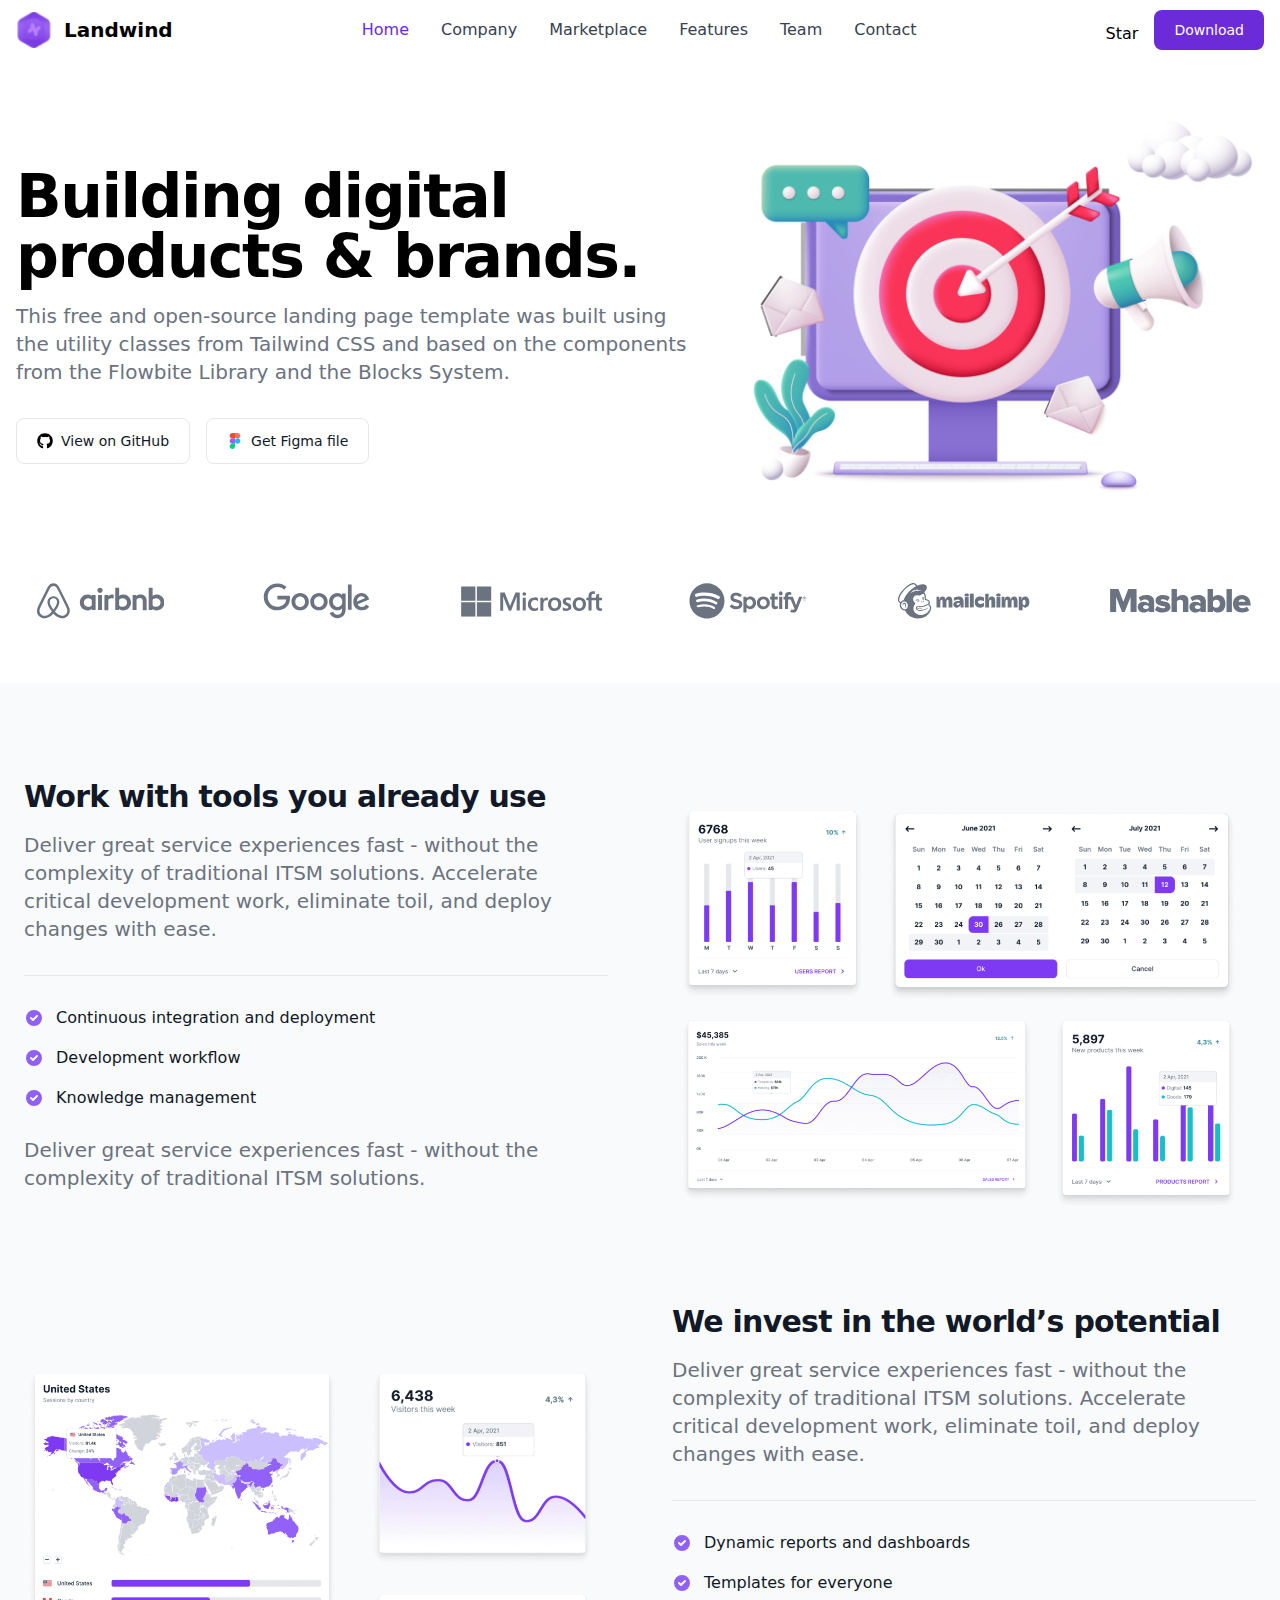
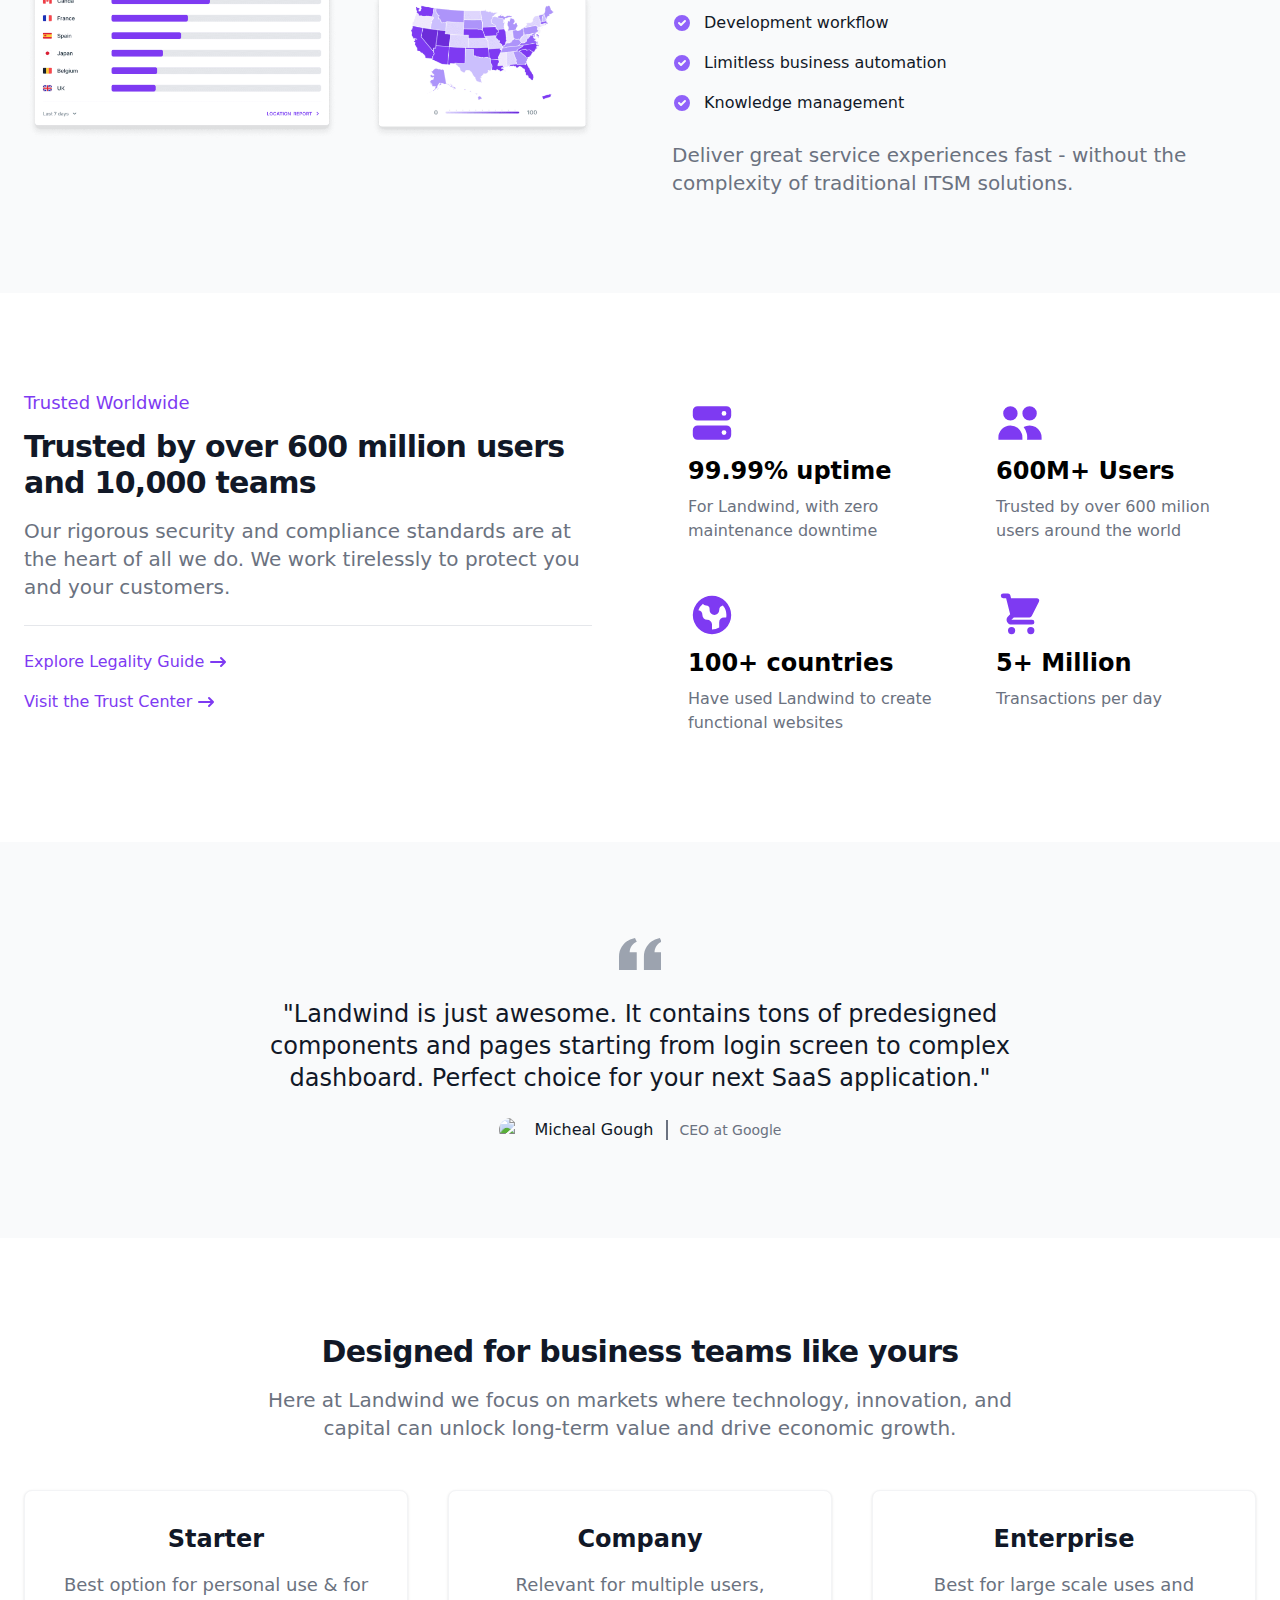
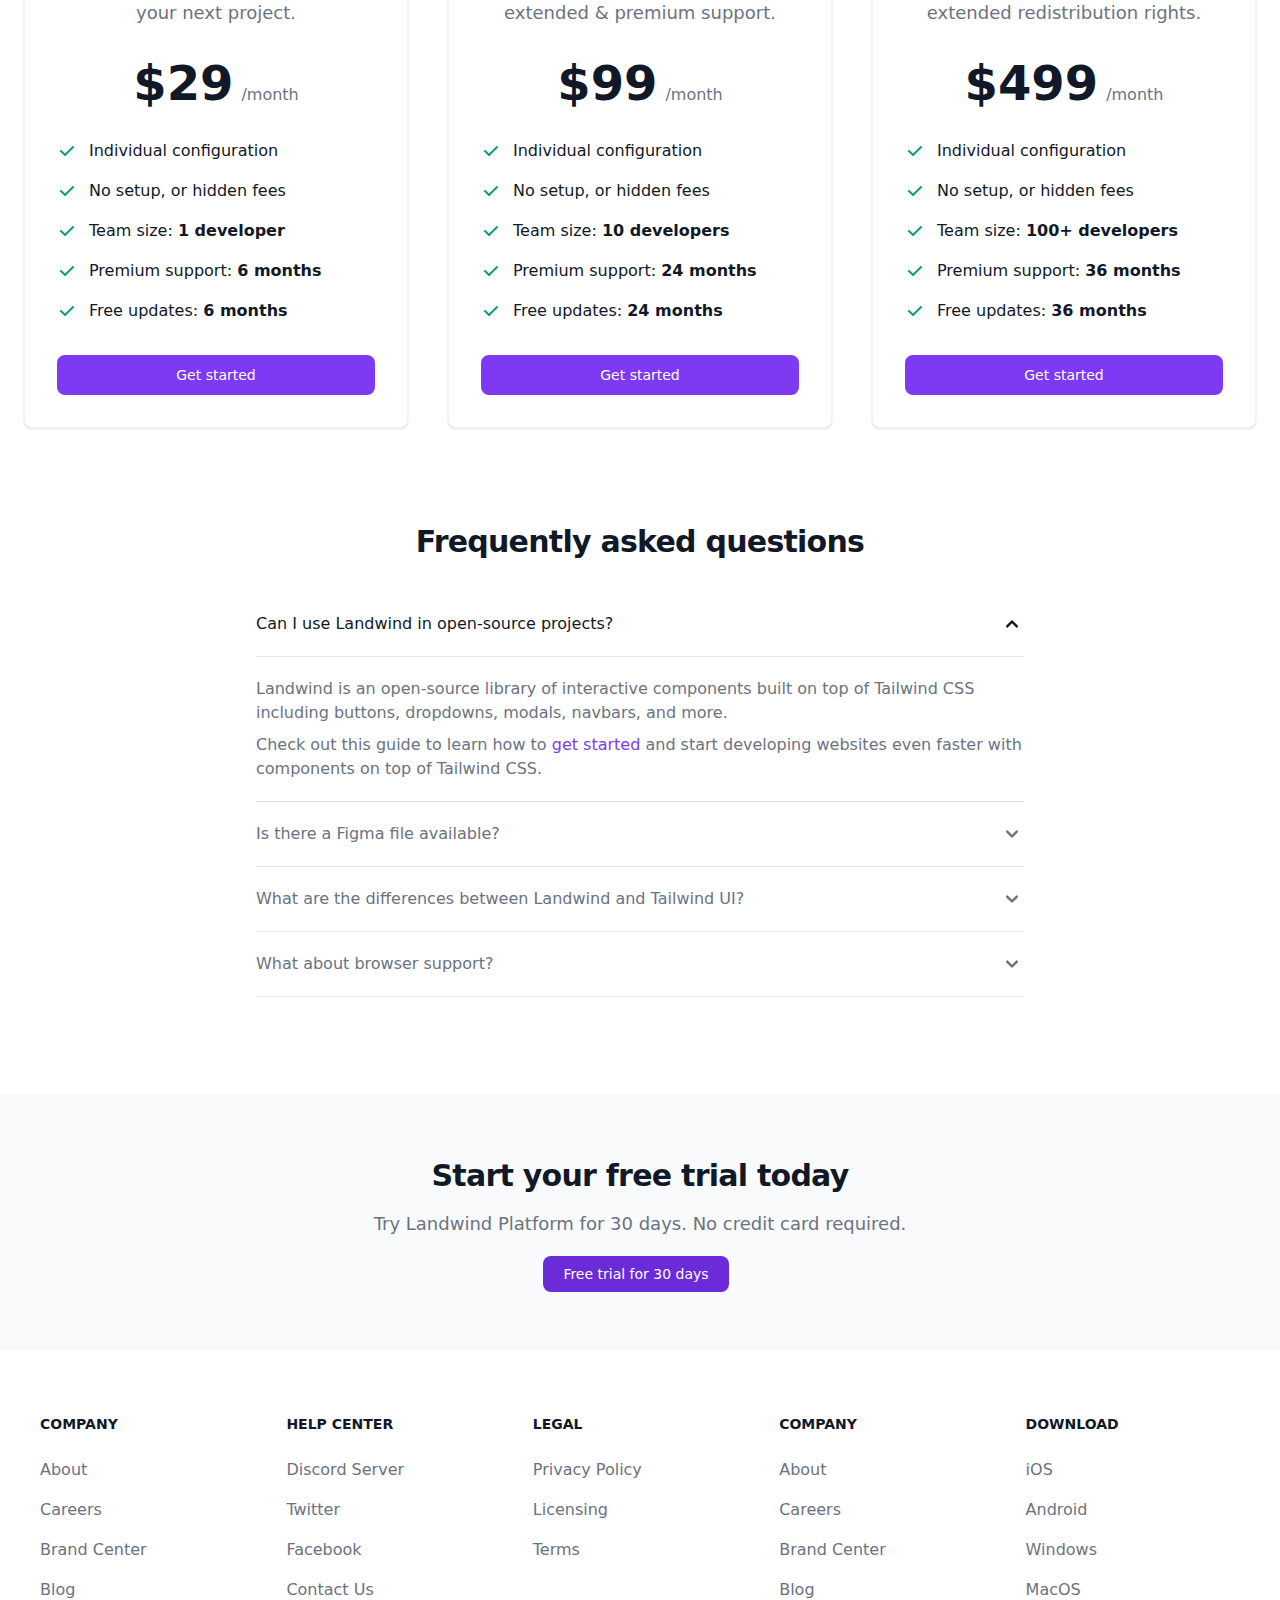
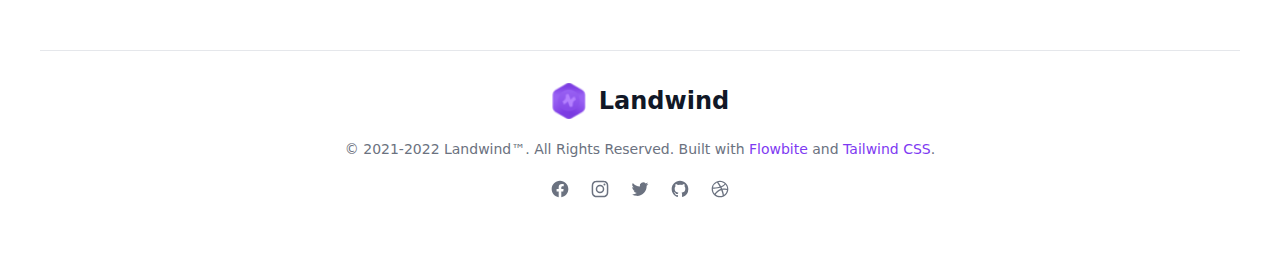
==== Internship-2024-exercise-1_landwind-.html @ 4e6d5c49 "push the Internship-2024-exercise-1" ====
<!DOCTYPE html>
 <html lang="en">
<head>
    <link rel="canonical" href="https://https://demo.themesberg.com/landwind/" />
    <meta charset="UTF-8">
    <meta http-equiv="X-UA-Compatible" content="IE=edge">
    <meta name="viewport" content="width=device-width, initial-scale=1.0">
    <title>Landwind - Tailwind CSS Landing Page Demo</title>

    <!-- Meta SEO -->
    <meta name="title" content="Landwind - Tailwind CSS Landing Page">
    <meta name="description" content="Get started with a free and open-source landing page built with Tailwind CSS and the Flowbite component library.">
    <meta name="robots" content="index, follow">
    <meta http-equiv="Content-Type" content="text/html; charset=utf-8">
    <meta name="language" content="English">
    <meta name="author" content="Themesberg">

    <!-- Social media share -->
    <meta property="og:title" content=Landwind - Tailwind CSS Landing Page>
    <meta property="og:site_name" content=Themesberg>
    <meta property="og:url" content=https://https://demo.themesberg.com/landwind/>
    <meta property="og:description" content=Get started with a free and open-source landing page for Tailwind CSS built with the Flowbite component library featuring dark mode, hero sections, pricing cards, and more.>
    <meta property="og:type" content="">
    <meta property="og:image" content=https://themesberg.s3.us-east-2.amazonaws.com/public/github/landwind/og-image.png>
    <meta name="twitter:card" content="summary" />
    <meta name="twitter:site" content="@themesberg" />
    <meta name="twitter:creator" content="@themesberg" />

    <!-- Favicon -->
    <link rel="apple-touch-icon" sizes="180x180" href="/apple-touch-icon.png">
    <link rel="icon" type="image/png" sizes="32x32" href="/favicon-32x32.png">
    <link rel="icon" type="image/png" sizes="16x16" href="/favicon-16x16.png">
    <link rel="manifest" href="/site.webmanifest">
    <meta name="msapplication-TileColor" content="#da532c">
    <meta name="theme-color" content="#ffffff">
    <link href="./output.css" rel="stylesheet">
    <script async defer src="https://buttons.github.io/buttons.js"></script>
</head>
<body>
    <header class="fixed w-full">
        <nav class="bg-white border-gray-200 py-2.5 dark:bg-gray-900">
            <div class="flex flex-wrap items-center justify-between max-w-screen-xl px-4 mx-auto">
                <a href="#" class="flex items-center">
                    <img src="favicon-32x32.png" class="h-6 mr-3 sm:h-9" alt="Landwind Logo" />
                    <span class="self-center text-xl font-semibold whitespace-nowrap dark:text-white">Landwind</span>
                </a>
                <div class="flex items-center lg:order-2">
                    <div class="hidden mt-2 mr-4 sm:inline-block">
                        <a class="github-button" href="https://github.com/themesberg/landwind" data-size="large" data-icon="octicon-star" data-show-count="true" aria-label="Star themesberg/landwind on GitHub">Star</a>
                    </div>
                    <!-- <a href="#" class="text-gray-800 dark:text-white hover:bg-gray-50 focus:ring-4 focus:ring-gray-300 font-medium rounded-lg text-sm px-4 lg:px-5 py-2 lg:py-2.5 sm:mr-2 dark:hover:bg-gray-700 focus:outline-none dark:focus:ring-gray-800">Log in</a> -->
                    <a href="https://themesberg.com/product/tailwind-css/landing-page" class="text-white bg-purple-700 hover:bg-purple-800 focus:ring-4 focus:ring-purple-300 font-medium rounded-lg text-sm px-4 lg:px-5 py-2 lg:py-2.5 sm:mr-2 lg:mr-0 dark:bg-purple-600 dark:hover:bg-purple-700 focus:outline-none dark:focus:ring-purple-800">Download</a>
                    <button data-collapse-toggle="mobile-menu-2" type="button" class="inline-flex items-center p-2 ml-1 text-sm text-gray-500 rounded-lg lg:hidden hover:bg-gray-100 focus:outline-none focus:ring-2 focus:ring-gray-200 dark:text-gray-400 dark:hover:bg-gray-700 dark:focus:ring-gray-600" aria-controls="mobile-menu-2" aria-expanded="false">
                        <span class="sr-only">Open main menu</span>
                        <svg class="w-6 h-6" fill="currentColor" viewBox="0 0 20 20" xmlns="http://www.w3.org/2000/svg"><path fill-rule="evenodd" d="M3 5a1 1 0 011-1h12a1 1 0 110 2H4a1 1 0 01-1-1zM3 10a1 1 0 011-1h12a1 1 0 110 2H4a1 1 0 01-1-1zM3 15a1 1 0 011-1h12a1 1 0 110 2H4a1 1 0 01-1-1z" clip-rule="evenodd"></path></svg>
                        <svg class="hidden w-6 h-6" fill="currentColor" viewBox="0 0 20 20" xmlns="http://www.w3.org/2000/svg"><path fill-rule="evenodd" d="M4.293 4.293a1 1 0 011.414 0L10 8.586l4.293-4.293a1 1 0 111.414 1.414L11.414 10l4.293 4.293a1 1 0 01-1.414 1.414L10 11.414l-4.293 4.293a1 1 0 01-1.414-1.414L8.586 10 4.293 5.707a1 1 0 010-1.414z" clip-rule="evenodd"></path></svg>
                    </button>
                </div>
                <div class="items-center justify-between hidden w-full lg:flex lg:w-auto lg:order-1" id="mobile-menu-2">
                    <ul class="flex flex-col mt-4 font-medium lg:flex-row lg:space-x-8 lg:mt-0">
                        <li>
                            <a href="#" class="block py-2 pl-3 pr-4 text-white bg-purple-700 rounded lg:bg-transparent lg:text-purple-700 lg:p-0 dark:text-white" aria-current="page">Home</a>
                        </li>
                        <li>
                            <a href="#" class="block py-2 pl-3 pr-4 text-gray-700 border-b border-gray-100 hover:bg-gray-50 lg:hover:bg-transparent lg:border-0 lg:hover:text-purple-700 lg:p-0 dark:text-gray-400 lg:dark:hover:text-white dark:hover:bg-gray-700 dark:hover:text-white lg:dark:hover:bg-transparent dark:border-gray-700">Company</a>
                        </li>
                        <li>
                            <a href="#" class="block py-2 pl-3 pr-4 text-gray-700 border-b border-gray-100 hover:bg-gray-50 lg:hover:bg-transparent lg:border-0 lg:hover:text-purple-700 lg:p-0 dark:text-gray-400 lg:dark:hover:text-white dark:hover:bg-gray-700 dark:hover:text-white lg:dark:hover:bg-transparent dark:border-gray-700">Marketplace</a>
                        </li>
                        <li>
                            <a href="#" class="block py-2 pl-3 pr-4 text-gray-700 border-b border-gray-100 hover:bg-gray-50 lg:hover:bg-transparent lg:border-0 lg:hover:text-purple-700 lg:p-0 dark:text-gray-400 lg:dark:hover:text-white dark:hover:bg-gray-700 dark:hover:text-white lg:dark:hover:bg-transparent dark:border-gray-700">Features</a>
                        </li>
                        <li>
                            <a href="#" class="block py-2 pl-3 pr-4 text-gray-700 border-b border-gray-100 hover:bg-gray-50 lg:hover:bg-transparent lg:border-0 lg:hover:text-purple-700 lg:p-0 dark:text-gray-400 lg:dark:hover:text-white dark:hover:bg-gray-700 dark:hover:text-white lg:dark:hover:bg-transparent dark:border-gray-700">Team</a>
                        </li>
                        <li>
                            <a href="#" class="block py-2 pl-3 pr-4 text-gray-700 border-b border-gray-100 hover:bg-gray-50 lg:hover:bg-transparent lg:border-0 lg:hover:text-purple-700 lg:p-0 dark:text-gray-400 lg:dark:hover:text-white dark:hover:bg-gray-700 dark:hover:text-white lg:dark:hover:bg-transparent dark:border-gray-700">Contact</a>
                        </li>
                    </ul>
                </div>
            </div>
        </nav>
    </header>

    <!-- Start block -->
    <section class="bg-white dark:bg-gray-900">
        <div class="grid max-w-screen-xl px-4 pt-20 pb-8 mx-auto lg:gap-8 xl:gap-0 lg:py-16 lg:grid-cols-12 lg:pt-28">
            <div class="mr-auto place-self-center lg:col-span-7">
                <h1 class="max-w-2xl mb-4 text-4xl font-extrabold leading-none tracking-tight md:text-5xl xl:text-6xl dark:text-white">Building digital <br>products & brands.</h1>
                <p class="max-w-2xl mb-6 font-light text-gray-500 lg:mb-8 md:text-lg lg:text-xl dark:text-gray-400">This free and open-source landing page template was built using the utility classes from <a href="https://tailwindcss.com" class="hover:underline">Tailwind CSS</a> and based on the components from the <a href="https://flowbite.com/docs/getting-started/introduction/" class="hover:underline">Flowbite Library</a> and the <a href="https://flowbite.com/blocks/" class="hover:underline">Blocks System</a>.</p>
                <div class="space-y-4 sm:flex sm:space-y-0 sm:space-x-4">
                    <a href="https://github.com/themesberg/landwind" class="inline-flex items-center justify-center w-full px-5 py-3 text-sm font-medium text-center text-gray-900 border border-gray-200 rounded-lg sm:w-auto hover:bg-gray-100 focus:ring-4 focus:ring-gray-100 dark:text-white dark:border-gray-700 dark:hover:bg-gray-700 dark:focus:ring-gray-800">
                        <svg class="w-4 h-4 mr-2 text-gray-500 dark:text-gray-400" xmlns="http://www.w3.org/2000/svg" viewBox="0 0 496 512"><!-- Font Awesome Pro 5.15.4 by @fontawesome - https://fontawesome.com License - https://fontawesome.com/license (Commercial License) --><path d="M165.9 397.4c0 2-2.3 3.6-5.2 3.6-3.3.3-5.6-1.3-5.6-3.6 0-2 2.3-3.6 5.2-3.6 3-.3 5.6 1.3 5.6 3.6zm-31.1-4.5c-.7 2 1.3 4.3 4.3 4.9 2.6 1 5.6 0 6.2-2s-1.3-4.3-4.3-5.2c-2.6-.7-5.5.3-6.2 2.3zm44.2-1.7c-2.9.7-4.9 2.6-4.6 4.9.3 2 2.9 3.3 5.9 2.6 2.9-.7 4.9-2.6 4.6-4.6-.3-1.9-3-3.2-5.9-2.9zM244.8 8C106.1 8 0 113.3 0 252c0 110.9 69.8 205.8 169.5 239.2 12.8 2.3 17.3-5.6 17.3-12.1 0-6.2-.3-40.4-.3-61.4 0 0-70 15-84.7-29.8 0 0-11.4-29.1-27.8-36.6 0 0-22.9-15.7 1.6-15.4 0 0 24.9 2 38.6 25.8 21.9 38.6 58.6 27.5 72.9 20.9 2.3-16 8.8-27.1 16-33.7-55.9-6.2-112.3-14.3-112.3-110.5 0-27.5 7.6-41.3 23.6-58.9-2.6-6.5-11.1-33.3 2.6-67.9 20.9-6.5 69 27 69 27 20-5.6 41.5-8.5 62.8-8.5s42.8 2.9 62.8 8.5c0 0 48.1-33.6 69-27 13.7 34.7 5.2 61.4 2.6 67.9 16 17.7 25.8 31.5 25.8 58.9 0 96.5-58.9 104.2-114.8 110.5 9.2 7.9 17 22.9 17 46.4 0 33.7-.3 75.4-.3 83.6 0 6.5 4.6 14.4 17.3 12.1C428.2 457.8 496 362.9 496 252 496 113.3 383.5 8 244.8 8zM97.2 352.9c-1.3 1-1 3.3.7 5.2 1.6 1.6 3.9 2.3 5.2 1 1.3-1 1-3.3-.7-5.2-1.6-1.6-3.9-2.3-5.2-1zm-10.8-8.1c-.7 1.3.3 2.9 2.3 3.9 1.6 1 3.6.7 4.3-.7.7-1.3-.3-2.9-2.3-3.9-2-.6-3.6-.3-4.3.7zm32.4 35.6c-1.6 1.3-1 4.3 1.3 6.2 2.3 2.3 5.2 2.6 6.5 1 1.3-1.3.7-4.3-1.3-6.2-2.2-2.3-5.2-2.6-6.5-1zm-11.4-14.7c-1.6 1-1.6 3.6 0 5.9 1.6 2.3 4.3 3.3 5.6 2.3 1.6-1.3 1.6-3.9 0-6.2-1.4-2.3-4-3.3-5.6-2z"/></svg> View on GitHub
                    </a> 
                    <a href="https://www.figma.com/community/file/1125744163617429490" class="inline-flex items-center justify-center w-full px-5 py-3 mb-2 mr-2 text-sm font-medium text-gray-900 bg-white border border-gray-200 rounded-lg sm:w-auto focus:outline-none hover:bg-gray-100 hover:text-blue-700 focus:z-10 focus:ring-4 focus:ring-gray-200 dark:focus:ring-gray-700 dark:bg-gray-800 dark:text-gray-400 dark:border-gray-600 dark:hover:text-white dark:hover:bg-gray-700">
                        <svg class="w-4 h-4 mr-2" id="Layer_1" xmlns="http://www.w3.org/2000/svg" viewBox="0 0 200 300" width="1667" height="2500"><style type="text/css">.st0{fill:#0acf83}.st1{fill:#a259ff}.st2{fill:#f24e1e}.st3{fill:#ff7262}.st4{fill:#1abcfe}</style><title>Figma.logo</title><desc>Created using Figma</desc><path id="path0_fill" class="st0" d="M50 300c27.6 0 50-22.4 50-50v-50H50c-27.6 0-50 22.4-50 50s22.4 50 50 50z"/><path id="path1_fill" class="st1" d="M0 150c0-27.6 22.4-50 50-50h50v100H50c-27.6 0-50-22.4-50-50z"/><path id="path1_fill_1_" class="st2" d="M0 50C0 22.4 22.4 0 50 0h50v100H50C22.4 100 0 77.6 0 50z"/><path id="path2_fill" class="st3" d="M100 0h50c27.6 0 50 22.4 50 50s-22.4 50-50 50h-50V0z"/><path id="path3_fill" class="st4" d="M200 150c0 27.6-22.4 50-50 50s-50-22.4-50-50 22.4-50 50-50 50 22.4 50 50z"/></svg> Get Figma file
                    </a>
                </div>
            </div>
            <div class="hidden lg:mt-0 lg:col-span-5 lg:flex">
                <img src="hero.png" alt="hero image">
            </div>                
        </div>
    </section>
    <!-- End block -->
    <!-- Start block -->
    <section class="bg-white dark:bg-gray-900">
        <div class="max-w-screen-xl px-4 pb-8 mx-auto lg:pb-16">
            <div class="grid grid-cols-2 gap-8 text-gray-500 sm:gap-12 sm:grid-cols-3 lg:grid-cols-6 dark:text-gray-400">
                <a href="#" class="flex items-center lg:justify-center">
                    <svg class="h-9 hover:text-gray-900 dark:hover:text-white" viewBox="0 0 125 35" fill="currentColor" xmlns="http://www.w3.org/2000/svg">
                        <path fill-rule="evenodd" clip-rule="evenodd" d="M64.828 7.11521C64.828 8.52061 63.6775 9.65275 62.2492 9.65275C60.8209 9.65275 59.6704 8.52061 59.6704 7.11521C59.6704 5.70981 60.7813 4.57766 62.2492 4.57766C63.7171 4.6167 64.828 5.74883 64.828 7.11521ZM54.1953 12.2293C54.1953 12.4636 54.1953 12.854 54.1953 12.854C54.1953 12.854 52.9655 11.2923 50.3469 11.2923C46.0225 11.2923 42.6502 14.5327 42.6502 19.0221C42.6502 23.4726 45.9829 26.7518 50.3469 26.7518C53.0051 26.7518 54.1953 25.1513 54.1953 25.1513V25.815C54.1953 26.1272 54.4334 26.3615 54.7508 26.3615H57.9644V11.6828C57.9644 11.6828 55.0285 11.6828 54.7508 11.6828C54.4334 11.6828 54.1953 11.956 54.1953 12.2293ZM54.1953 21.6378C53.6002 22.4966 52.41 23.2383 50.9818 23.2383C48.4426 23.2383 46.4985 21.6768 46.4985 19.0221C46.4985 16.3675 48.4426 14.806 50.9818 14.806C52.3703 14.806 53.6399 15.5867 54.1953 16.4065V21.6378ZM60.3448 11.6828H64.1535V26.3615H60.3448V11.6828ZM117.237 11.2923C114.619 11.2923 113.389 12.854 113.389 12.854V4.6167H109.58V26.3615C109.58 26.3615 112.516 26.3615 112.794 26.3615C113.111 26.3615 113.349 26.0882 113.349 25.815V25.1513C113.349 25.1513 114.579 26.7518 117.198 26.7518C121.522 26.7518 124.895 23.4726 124.895 19.0221C124.895 14.5717 121.522 11.2923 117.237 11.2923ZM116.603 23.1993C115.135 23.1993 113.984 22.4575 113.389 21.5986V16.3675C113.984 15.5867 115.254 14.7668 116.603 14.7668C119.142 14.7668 121.086 16.3284 121.086 18.9831C121.086 21.6378 119.142 23.1993 116.603 23.1993ZM107.597 17.6557V26.4005H103.788V18.0852C103.788 15.6648 102.994 14.6888 100.852 14.6888C99.7015 14.6888 98.5113 15.2744 97.7574 16.1332V26.3615H93.9488V11.6828H96.964C97.2814 11.6828 97.5195 11.956 97.5195 12.2293V12.854C98.6302 11.7218 100.098 11.2923 101.566 11.2923C103.233 11.2923 104.621 11.7609 105.732 12.6977C107.081 13.7908 107.597 15.1962 107.597 17.6557ZM84.7048 11.2923C82.0862 11.2923 80.8564 12.854 80.8564 12.854V4.6167H77.0476V26.3615C77.0476 26.3615 79.9834 26.3615 80.2611 26.3615C80.5787 26.3615 80.8166 26.0882 80.8166 25.815V25.1513C80.8166 25.1513 82.0465 26.7518 84.665 26.7518C88.9895 26.7518 92.3617 23.4726 92.3617 19.0221C92.4015 14.5717 89.0292 11.2923 84.7048 11.2923ZM84.0699 23.1993C82.602 23.1993 81.4515 22.4575 80.8564 21.5986V16.3675C81.4515 15.5867 82.721 14.7668 84.0699 14.7668C86.6091 14.7668 88.5531 16.3284 88.5531 18.9831C88.5531 21.6378 86.6091 23.1993 84.0699 23.1993ZM73.7547 11.2923C74.9052 11.2923 75.5003 11.4876 75.5003 11.4876V14.9621C75.5003 14.9621 72.3264 13.908 70.3427 16.1332V26.4005H66.534V11.6828C66.534 11.6828 69.4699 11.6828 69.7476 11.6828C70.065 11.6828 70.3029 11.956 70.3029 12.2293V12.854C71.0171 12.0342 72.5644 11.2923 73.7547 11.2923ZM32.4423 24.4806C32.2699 24.0722 32.0976 23.6297 31.9252 23.2554C31.6493 22.6427 31.3736 22.0641 31.1322 21.5197L31.0978 21.4855C28.719 16.3804 26.1678 11.2073 23.4787 6.10219L23.3752 5.89799C23.0995 5.38748 22.8237 4.84294 22.5479 4.29839C22.2031 3.68577 21.8584 3.03913 21.3068 2.42652C20.2036 1.06516 18.6177 0.316406 16.9284 0.316406C15.2046 0.316406 13.6533 1.06516 12.5156 2.35845C11.9985 2.97107 11.6192 3.61771 11.2745 4.23032C10.9987 4.77486 10.7229 5.31941 10.4471 5.82992L10.3436 6.03413C7.68904 11.1392 5.10339 16.3124 2.7246 21.4175L2.69012 21.4855C2.44879 22.0301 2.17299 22.6087 1.89719 23.2214C1.72481 23.5957 1.55244 24.0041 1.38006 24.4466C0.93188 25.7058 0.793978 26.897 0.966355 28.1222C1.34558 30.6748 3.06935 32.8189 5.44815 33.7719C6.3445 34.1463 7.27534 34.3164 8.24065 34.3164C8.51645 34.3164 8.8612 34.2824 9.137 34.2483C10.2747 34.1122 11.4468 33.7378 12.5845 33.0912C13.9981 32.3083 15.3425 31.1852 16.8595 29.5517C18.3764 31.1852 19.7554 32.3083 21.1344 33.0912C22.2721 33.7378 23.4443 34.1122 24.5819 34.2483C24.8577 34.2824 25.2025 34.3164 25.4782 34.3164C26.4436 34.3164 27.4089 34.1463 28.2708 33.7719C30.6841 32.8189 32.3733 30.6408 32.7526 28.1222C33.0283 26.931 32.8904 25.7398 32.4423 24.4806ZM16.9259 25.893C15.1377 23.6468 13.9786 21.5327 13.5812 19.7488C13.4156 18.9891 13.3825 18.3284 13.4818 17.7338C13.5481 17.2053 13.7467 16.7429 14.0118 16.3465C14.6409 15.4546 15.7007 14.893 16.9259 14.893C18.1512 14.893 19.2441 15.4216 19.8402 16.3465C20.1051 16.7429 20.3037 17.2053 20.37 17.7338C20.4694 18.3284 20.4363 19.0221 20.2707 19.7488C19.8733 21.4995 18.7142 23.6136 16.9259 25.893ZM30.3665 27.6033C30.1305 29.3326 28.9509 30.8293 27.2993 31.4945C26.4903 31.8269 25.6139 31.9267 24.7376 31.8269C23.895 31.7273 23.0523 31.4611 22.176 30.9623C20.9624 30.2971 19.749 29.2662 18.3334 27.7363C20.558 25.0424 21.9062 22.5813 22.4118 20.3864C22.6477 19.3554 22.6815 18.4242 22.5804 17.5595C22.4456 16.7281 22.1422 15.9632 21.6703 15.298C20.6255 13.8014 18.8727 12.9367 16.9178 12.9367C14.9628 12.9367 13.21 13.8347 12.1652 15.298C11.6933 15.9632 11.39 16.7281 11.2551 17.5595C11.1203 18.4242 11.154 19.3887 11.4237 20.3864C11.9293 22.5813 13.3112 25.0757 15.5021 27.7695C14.1202 29.2994 12.873 30.3304 11.6596 30.9955C10.7832 31.4945 9.94059 31.7605 9.09795 31.8603C8.18787 31.9599 7.31152 31.8269 6.53628 31.5277C4.88468 30.8625 3.70497 29.366 3.46902 27.6365C3.36791 26.8051 3.43531 25.9737 3.77238 25.0424C3.8735 24.7098 4.04202 24.3774 4.21055 23.9782C4.4465 23.4461 4.71615 22.8807 4.9858 22.3153L5.0195 22.2489C7.34523 17.2935 9.83948 12.2383 12.4349 7.31623L12.536 7.11668C12.8056 6.61782 13.0753 6.0857 13.3449 5.58684C13.6146 5.05472 13.9179 4.55585 14.2886 4.12351C14.9965 3.32532 15.9403 2.89298 16.9852 2.89298C18.03 2.89298 18.9738 3.32532 19.6817 4.12351C20.0524 4.55585 20.3557 5.05472 20.6255 5.58684C20.8951 6.0857 21.1647 6.61782 21.4343 7.11668L21.5355 7.31623C24.0971 12.2716 26.5914 17.3267 28.9171 22.2821V22.3153C29.1867 22.8475 29.4227 23.4461 29.6924 23.9782C29.8609 24.3774 30.0294 24.7098 30.1305 25.0424C30.4003 25.9071 30.5013 26.7385 30.3665 27.6033Z" fill="currentColor"/>
                    </svg>                        
                </a>
                <a href="#" class="flex items-center lg:justify-center">
                    <svg class="h-9 hover:text-gray-900 dark:hover:text-white" viewBox="0 0 86 29" fill="currentColor" xmlns="http://www.w3.org/2000/svg">
                        <path fill-rule="evenodd" clip-rule="evenodd" d="M11.6008 10.2627V13.2312L18.6907 13.2281C18.4733 14.8653 17.9215 16.0641 17.0826 16.9031C16.0487 17.9378 14.4351 19.0766 11.6008 19.0766C7.23238 19.0766 3.81427 15.5531 3.81427 11.1808C3.81427 6.80853 7.23238 3.28487 11.6008 3.28487C13.9585 3.28487 15.6794 4.21232 16.9503 5.40473L19.0432 3.31011C17.2721 1.6161 14.9144 0.316406 11.6036 0.316406C5.62156 0.316406 0.589844 5.19338 0.589844 11.1808C0.589844 17.1682 5.62156 22.0451 11.6036 22.0451C14.8322 22.0451 17.2694 20.9852 19.1756 18.9979C21.1362 17.0356 21.7451 14.2818 21.7451 12.0546C21.7451 11.3921 21.6949 10.7802 21.5974 10.2627H11.6008ZM71.4046 21.6192V1.11445H68.4101V21.6192H71.4046ZM29.9511 22.0482C33.8151 22.0482 36.9643 19.0797 36.9643 15.0513C36.9643 10.9945 33.8151 8.05451 29.9511 8.05451C26.0857 8.05451 22.9365 10.9945 22.9365 15.0513C22.9365 19.0797 26.0857 22.0482 29.9511 22.0482ZM29.9511 10.8116C32.0691 10.8116 33.8945 12.534 33.8945 15.0513C33.8945 17.5404 32.0691 19.2911 29.9511 19.2911C27.833 19.2911 26.0076 17.5435 26.0076 15.0513C26.0076 12.534 27.833 10.8116 29.9511 10.8116ZM45.0825 22.0482C48.9465 22.0482 52.0957 19.0797 52.0957 15.0513C52.0957 10.9945 48.9465 8.05451 45.0825 8.05451C41.2171 8.05451 38.0679 10.9977 38.0679 15.0513C38.0679 19.0797 41.2171 22.0482 45.0825 22.0482ZM45.0825 10.8116C47.2005 10.8116 49.0259 12.534 49.0259 15.0513C49.0259 17.5404 47.2005 19.2911 45.0825 19.2911C42.9644 19.2911 41.139 17.5435 41.139 15.0513C41.139 12.534 42.9644 10.8116 45.0825 10.8116ZM66.5972 8.48038V21.0387C66.5972 26.2059 63.5512 28.3164 59.9519 28.3164C56.563 28.3164 54.523 26.0482 53.7539 24.1934L56.4265 23.0798C56.903 24.2186 58.0694 25.5624 59.9477 25.5624C62.2525 25.5624 63.6807 24.1397 63.6807 21.4615V20.4552H63.5734C62.8865 21.3037 61.5627 22.0451 59.892 22.0451C56.3958 22.0451 53.1923 18.9977 53.1923 15.0766C53.1923 11.1271 56.3958 8.05451 59.892 8.05451C61.5585 8.05451 62.8837 8.79579 63.5734 9.6192H63.6807V8.48038H66.5972ZM63.8981 15.0766C63.8981 12.6129 62.2553 10.8116 60.1651 10.8116C58.0471 10.8116 56.2732 12.6129 56.2732 15.0766C56.2732 17.5152 58.0471 19.2911 60.1651 19.2911C62.2553 19.2911 63.8981 17.5152 63.8981 15.0766ZM83.0747 17.3542L85.4575 18.9442C84.6883 20.083 82.835 22.0451 79.6315 22.0451C75.6602 22.0451 72.6935 18.9726 72.6935 15.0483C72.6935 10.8874 75.6853 8.05143 79.2887 8.05143C82.9172 8.05143 84.6911 10.941 85.2721 12.5026L85.5898 13.2976L76.2426 17.1713C76.9589 18.5751 78.0708 19.2912 79.6315 19.2912C81.1949 19.2912 82.2804 18.5215 83.0747 17.3542ZM75.7382 14.8369L81.9864 12.2407C81.6436 11.3668 80.6097 10.758 79.3918 10.758C77.8326 10.758 75.6602 12.1366 75.7382 14.8369Z" fill="currentColor"/>
                    </svg>                                               
                </a>
                <a href="#" class="flex items-center lg:justify-center">
                    <svg class="h-8 hover:text-gray-900 dark:hover:text-white" viewBox="0 0 151 34" fill="currentColor" xmlns="http://www.w3.org/2000/svg">
                        <g clip-path="url(#clip0_3753_27919)"><path d="M150.059 16.1144V13.4753H146.783V9.37378L146.673 9.40894L143.596 10.3464H143.538V13.4519H138.682V11.7175C138.682 10.9207 138.869 10.2996 139.221 9.8894C139.572 9.47925 140.088 9.27417 140.721 9.27417C141.189 9.27417 141.682 9.39136 142.15 9.60229L142.268 9.64917V6.88237L142.221 6.85894C141.775 6.70073 141.166 6.6187 140.416 6.6187C139.467 6.6187 138.6 6.82964 137.838 7.24448C137.076 7.64292 136.479 8.24058 136.068 8.99058C135.646 9.74058 135.436 10.6078 135.436 11.557V13.4554H133.162V16.0921H135.447V27.2015H138.717V16.0921H143.577V23.1468C143.577 26.0531 144.943 27.5296 147.655 27.5296C148.1 27.5296 148.569 27.4734 149.038 27.3773C149.524 27.2718 149.858 27.1664 150.045 27.0609L150.092 27.0374V24.3773L149.96 24.4664C149.784 24.5835 149.561 24.6855 149.304 24.7558C149.046 24.8261 148.823 24.873 148.657 24.873C148.024 24.873 147.555 24.7089 147.267 24.3726C146.969 24.0386 146.821 23.4468 146.821 22.6148V16.1226H150.079L150.072 16.1062L150.059 16.1144ZM125.813 24.88C124.626 24.88 123.689 24.4851 123.024 23.7082C122.364 22.9289 122.028 21.8167 122.028 20.4035C122.028 18.9457 122.364 17.8019 123.028 17.0097C123.689 16.2222 124.617 15.8214 125.789 15.8214C126.925 15.8214 127.816 16.2035 128.472 16.9582C129.129 17.7175 129.457 18.8496 129.457 20.3238C129.457 21.8167 129.152 22.964 128.543 23.7304C127.933 24.4921 127.019 24.8789 125.824 24.8789L125.813 24.88ZM125.964 13.1449C123.703 13.1449 121.9 13.8082 120.616 15.1183C119.339 16.4308 118.685 18.2425 118.685 20.5089C118.685 22.6652 119.318 24.3937 120.575 25.6535C121.829 26.9191 123.536 27.5753 125.646 27.5753C127.839 27.5753 129.607 26.8957 130.886 25.5773C132.175 24.2507 132.815 22.4531 132.815 20.2417C132.815 18.055 132.206 16.3089 130.999 15.0621C129.792 13.8035 128.1 13.1683 125.96 13.1683L125.964 13.1449ZM113.397 13.1683C111.85 13.1683 110.58 13.5621 109.6 14.3402C108.625 15.123 108.124 16.1449 108.124 17.3871C108.124 18.0363 108.234 18.6058 108.447 19.098C108.658 19.5832 108.986 20.0121 109.425 20.373C109.858 20.7246 110.526 21.0996 111.417 21.4839C112.167 21.7886 112.718 22.0464 113.074 22.2574C113.425 22.4531 113.674 22.6558 113.8 22.8515C113.941 23.039 114.011 23.3085 114.011 23.625C114.011 24.5554 113.322 25.0031 111.902 25.0031C111.372 25.0031 110.77 24.8929 110.111 24.675C109.447 24.4593 108.83 24.1476 108.275 23.7468L108.134 23.6531V26.7937L108.181 26.8171C108.65 27.0281 109.228 27.2156 109.916 27.3562C110.601 27.5085 111.228 27.5789 111.767 27.5789C113.443 27.5789 114.791 27.1804 115.775 26.4023C116.759 25.6148 117.263 24.5625 117.263 23.2804C117.263 22.3546 116.994 21.5578 116.461 20.9191C115.933 20.2792 115.019 19.6957 113.738 19.18C112.727 18.7699 112.074 18.43 111.793 18.1722C111.535 17.9191 111.414 17.5628 111.414 17.1128C111.414 16.7144 111.579 16.3933 111.912 16.1355C112.248 15.8718 112.716 15.7406 113.302 15.7406C113.847 15.7406 114.404 15.8226 114.966 15.9925C115.517 16.166 116.004 16.391 116.408 16.6675L116.545 16.7613V13.7613L116.498 13.7378C116.117 13.5738 115.623 13.4367 115.021 13.3277C114.424 13.214 113.881 13.1636 113.41 13.1636L113.397 13.1683ZM99.582 24.8941C98.3984 24.8941 97.4609 24.5027 96.8047 23.7222C96.1367 22.9488 95.8027 21.8355 95.8027 20.4175C95.8027 18.9644 96.1379 17.816 96.8035 17.0273C97.4598 16.2398 98.3902 15.839 99.5574 15.839C100.694 15.839 101.596 16.221 102.247 16.9757C102.894 17.7375 103.231 18.8695 103.231 20.3437C103.231 21.8343 102.915 22.9804 102.305 23.748C101.708 24.5097 100.794 24.8964 99.5867 24.8964L99.582 24.8941ZM99.7508 13.166C97.4773 13.166 95.6727 13.8269 94.3953 15.1371C93.1098 16.4496 92.4617 18.2601 92.4617 20.5277C92.4617 22.6839 93.0945 24.4113 94.3402 25.6722C95.5965 26.9378 97.3004 27.5941 99.4086 27.5941C101.612 27.5941 103.37 26.9144 104.659 25.5902C105.941 24.2613 106.592 22.4636 106.592 20.2523C106.592 18.0644 105.983 16.3183 104.787 15.0726C103.58 13.8128 101.886 13.1777 99.7484 13.1777L99.7508 13.166ZM87.5164 15.8824V13.4917H84.282V27.2378H87.5164V20.2066C87.5164 19.0113 87.7859 18.0269 88.3215 17.2828C88.8488 16.5421 89.552 16.1812 90.4074 16.1812C90.7004 16.1812 91.0285 16.2281 91.3895 16.3218C91.741 16.4156 91.9941 16.5093 92.1395 16.6265L92.2801 16.7203V13.4625L92.2285 13.439C91.9238 13.3031 91.502 13.2375 90.9629 13.2375C90.1543 13.2375 89.4277 13.5 88.8043 14.0109C88.2535 14.4656 87.8586 15.0843 87.5562 15.8578H87.4977L87.527 15.8812L87.5164 15.8824ZM78.4695 13.1636C76.9812 13.1636 75.657 13.4742 74.532 14.1011C73.3977 14.7339 72.5281 15.6246 71.9305 16.773C71.3445 17.9097 71.0398 19.2398 71.0398 20.7222C71.0398 22.023 71.3352 23.2113 71.907 24.2636C72.4859 25.3183 73.3016 26.1386 74.3328 26.7128C75.357 27.2789 76.5477 27.5683 77.8648 27.5683C79.4023 27.5683 80.7125 27.2636 81.7672 26.6542L81.8141 26.6308V23.6636L81.6734 23.7609C81.1965 24.1124 80.6656 24.3878 80.0914 24.5871C79.5195 24.7863 78.9992 24.8871 78.5445 24.8871C77.2719 24.8871 76.2547 24.4886 75.5141 23.7093C74.7641 22.9124 74.3891 21.8109 74.3891 20.4281C74.3891 19.0218 74.7875 17.8968 75.5562 17.0765C76.3297 16.2328 77.3469 15.8109 78.5914 15.8109C79.6461 15.8109 80.6855 16.1742 81.6652 16.8773L81.8059 16.971V13.8539L81.7672 13.8304C81.398 13.6195 80.8965 13.4554 80.2672 13.3218C79.6508 13.1929 79.0437 13.1296 78.4648 13.1296L78.4695 13.1636ZM68.8203 13.4578H65.5906V27.2156H68.825V13.4578H68.8203ZM67.2266 7.61011C66.6945 7.61011 66.2305 7.79058 65.8484 8.14917C65.4664 8.51011 65.2719 8.96245 65.2719 9.49683C65.2719 10.0242 65.4676 10.4695 65.8461 10.821C66.2211 11.1726 66.6898 11.346 67.2289 11.346C67.768 11.346 68.2367 11.1703 68.6176 10.8187C69.002 10.4671 69.1965 10.0218 69.1965 9.49448C69.1965 8.97886 69.009 8.53355 68.634 8.15855C68.259 7.80698 67.7902 7.61948 67.2277 7.61948L67.2266 7.61011ZM59.1535 12.4593V27.2249H62.4582V8.05425H57.8879L52.0953 22.3019L46.4586 8.0519H41.7078V27.2378H44.8133V12.4781H44.9188L50.8719 27.2414H53.2098L59.0691 12.4792H59.1805L59.1629 12.4722L59.1535 12.4593ZM16.884 18.4242H32.0949V33.648H16.8605L16.8816 18.4347L16.884 18.4242ZM0.0828125 18.4335H15.2914V33.648H0.078125L0.0828125 18.4347V18.4335ZM16.8852 1.63237H32.0961V16.8433H16.8758L16.8852 1.62769V1.63237ZM0.0828125 1.63003H15.2914V16.8433H0.078125L0.0828125 1.62769V1.63003Z" fill="currentColor"/></g><defs><clipPath id="clip0_3753_27919"><rect width="150" height="32.8125" fill="white" transform="translate(0.0820312 0.835449)"/></clipPath></defs>
                    </svg>                                                                 
                </a>
    
                <a href="#" class="flex items-center lg:justify-center">
                    <svg class="h-9 hover:text-gray-900 dark:hover:text-white" viewBox="0 0 124 38" fill="currentColor" xmlns="http://www.w3.org/2000/svg">
                        <path d="M50.8299 17.3952C54.7246 18.342 56.3124 19.8121 56.3124 22.4701C56.3124 25.615 53.9096 27.6473 50.1907 27.6473C47.5621 27.6473 45.1252 26.7135 43.1446 24.9452C43.104 24.9089 43.0791 24.8582 43.0754 24.8038C43.0716 24.7494 43.0893 24.6957 43.1246 24.6542L44.8747 22.5724C44.8926 22.5512 44.9145 22.5336 44.9392 22.5209C44.9639 22.5082 44.9909 22.5005 45.0185 22.4983C45.0462 22.4961 45.0741 22.4995 45.1005 22.5082C45.1269 22.5169 45.1513 22.5307 45.1723 22.5489C46.8747 24.0226 48.3966 24.6506 50.2619 24.6506C51.9419 24.6506 52.9857 23.9232 52.9857 22.7541C52.9857 21.6986 52.4694 21.1088 49.4104 20.4043C45.8174 19.5351 43.7374 18.4108 43.7374 15.2323C43.7374 12.2686 46.1484 10.1986 49.5991 10.1986C51.9455 10.1986 53.9548 10.8937 55.7384 12.3244C55.8243 12.3938 55.8419 12.5185 55.7778 12.609L54.2165 14.8084C54.2002 14.831 54.1796 14.8501 54.1558 14.8647C54.1321 14.8793 54.1057 14.8891 54.0781 14.8935C54.0506 14.8978 54.0224 14.8967 53.9953 14.8902C53.9682 14.8837 53.9427 14.8718 53.9202 14.8554C52.4218 13.7381 50.9928 13.1959 49.5509 13.1959C48.0643 13.1959 47.0646 13.9104 47.0646 14.9718C47.0646 16.095 47.635 16.6302 50.8305 17.3934L50.8299 17.3952ZM64.7256 14.2432C63.1144 14.2432 61.7924 14.8783 60.7016 16.1779V14.7137C60.7016 14.6582 60.6795 14.6049 60.6403 14.5657C60.601 14.5264 60.5478 14.5043 60.4922 14.5043H57.6308C57.5752 14.5043 57.522 14.5264 57.4827 14.5657C57.4435 14.6049 57.4214 14.6582 57.4214 14.7137V30.9851C57.4214 31.0998 57.5155 31.1939 57.6308 31.1939H60.4928C60.6087 31.1939 60.7028 31.0998 60.7028 30.9846V25.8479C61.793 27.0711 63.1156 27.6697 64.7274 27.6697C67.7235 27.6697 70.755 25.3645 70.755 20.9565C70.755 16.5484 67.7218 14.2432 64.7256 14.2432ZM67.4248 20.9571C67.4248 23.2011 66.0429 24.7676 64.0635 24.7676C62.1053 24.7676 60.6293 23.1299 60.6293 20.9571C60.6293 18.7842 62.1053 17.1465 64.0635 17.1465C66.0111 17.1465 67.4254 18.7489 67.4254 20.9571H67.4248ZM78.5255 14.2432C74.6679 14.2432 71.6465 17.2129 71.6465 21.0059C71.6465 24.7565 74.6467 27.695 78.4773 27.695C82.3485 27.695 85.3793 24.7347 85.3793 20.9571C85.3793 17.1923 82.3684 14.2427 78.5249 14.2427L78.5255 14.2432ZM78.5249 24.7906C76.4726 24.7906 74.926 23.1423 74.926 20.9565C74.926 18.7618 76.4197 17.1694 78.4779 17.1694C80.542 17.1694 82.1003 18.8177 82.1003 21.0047C82.1003 23.1981 80.5961 24.79 78.5249 24.79V24.7906ZM93.6168 14.5043C93.7326 14.5043 93.8261 14.5984 93.8261 14.7137V17.1735C93.8262 17.201 93.8208 17.2282 93.8104 17.2536C93.7999 17.279 93.7846 17.3021 93.7652 17.3215C93.7458 17.341 93.7227 17.3564 93.6974 17.3669C93.672 17.3774 93.6448 17.3829 93.6173 17.3829H90.4683V23.2993C90.4683 24.2343 90.8788 24.6506 91.7973 24.6506C92.3818 24.6538 92.9582 24.5145 93.4768 24.2449C93.5089 24.229 93.5444 24.2215 93.5802 24.2232C93.6159 24.2249 93.6507 24.2356 93.6811 24.2545C93.7115 24.2733 93.7366 24.2996 93.7541 24.3308C93.7715 24.3621 93.7807 24.3973 93.7808 24.433V26.7747C93.7808 26.8494 93.7397 26.9199 93.675 26.957C92.8723 27.4115 92.0208 27.6232 90.9934 27.6232C88.4689 27.6232 87.1887 26.3195 87.1887 23.7468V17.3834H85.8127C85.7853 17.3834 85.7581 17.3779 85.7328 17.3673C85.7075 17.3568 85.6846 17.3413 85.6652 17.3219C85.6459 17.3024 85.6306 17.2794 85.6202 17.254C85.6098 17.2287 85.6044 17.2015 85.6045 17.1741V14.7137C85.6045 14.5984 85.6974 14.5043 85.8127 14.5043H87.1887V11.2841C87.1887 11.1689 87.2828 11.0748 87.3993 11.0748H90.2607C90.3766 11.0748 90.4701 11.1689 90.4701 11.2841V14.5043H93.6191H93.6168ZM109.48 14.5167C109.566 14.5167 109.644 14.5696 109.675 14.6519L113.018 23.3751L116.07 14.6566C116.085 14.6155 116.112 14.5798 116.147 14.5545C116.183 14.5293 116.225 14.5156 116.269 14.5155H119.248C119.282 14.5155 119.316 14.5238 119.346 14.5398C119.376 14.5558 119.402 14.5789 119.421 14.6072C119.441 14.6354 119.452 14.668 119.456 14.7019C119.46 14.7359 119.455 14.7702 119.442 14.8019L114.477 27.6332C113.448 30.2812 112.279 31.2656 110.166 31.2656C109.036 31.2656 108.122 31.0316 107.108 30.4835C107.062 30.4584 107.027 30.4163 107.01 30.366C106.993 30.3157 106.997 30.261 107.019 30.213L107.989 28.0843C108.001 28.058 108.018 28.0345 108.04 28.0151C108.061 27.9957 108.086 27.9808 108.113 27.9714C108.14 27.9626 108.169 27.9595 108.198 27.9622C108.227 27.9649 108.255 27.9734 108.28 27.9872C108.823 28.2842 109.354 28.4342 109.859 28.4342C110.482 28.4342 110.939 28.2295 111.404 27.1981L107.311 17.3834H104.638V27.201C104.638 27.3169 104.544 27.4109 104.429 27.4109H101.567C101.539 27.4109 101.512 27.4055 101.486 27.395C101.461 27.3844 101.438 27.3689 101.418 27.3494C101.399 27.3299 101.384 27.3068 101.373 27.2813C101.363 27.2558 101.357 27.2286 101.357 27.201V17.3834H99.9824C99.9269 17.383 99.8738 17.3607 99.8345 17.3215C99.7952 17.2822 99.773 17.229 99.7725 17.1735V14.7019C99.7725 14.5861 99.8666 14.492 99.9818 14.492H101.357V13.8863C101.357 11.0719 102.754 9.58291 105.398 9.58291C106.484 9.58291 107.209 9.75638 107.777 9.92398C107.866 9.95162 107.925 10.0334 107.925 10.1251V12.5361C107.926 12.5695 107.918 12.6024 107.903 12.6322C107.888 12.662 107.866 12.6878 107.839 12.7074C107.813 12.727 107.781 12.7398 107.748 12.7448C107.715 12.7498 107.682 12.7468 107.65 12.7361C107.113 12.5573 106.634 12.4385 106.038 12.4385C105.038 12.4385 104.591 12.9578 104.591 14.1215V14.5167H109.479H109.48ZM98.2289 14.5043C98.3441 14.5043 98.4382 14.5984 98.4382 14.7137V27.2004C98.4382 27.3157 98.3441 27.4098 98.2283 27.4098H95.3662C95.3106 27.4098 95.2573 27.3877 95.218 27.3485C95.1786 27.3092 95.1564 27.256 95.1563 27.2004V14.7137C95.1563 14.5984 95.2504 14.5043 95.3656 14.5043H98.2277H98.2289ZM96.8122 8.81903C97.3565 8.81903 97.8786 9.03525 98.2634 9.42013C98.6483 9.80502 98.8645 10.327 98.8645 10.8713C98.8645 11.4156 98.6483 11.9377 98.2634 12.3225C97.8786 12.7074 97.3565 12.9236 96.8122 12.9236C96.2679 12.9236 95.7459 12.7074 95.361 12.3225C94.9762 11.9377 94.7599 11.4156 94.7599 10.8713C94.7599 10.327 94.9762 9.80502 95.361 9.42013C95.7459 9.03525 96.2679 8.81903 96.8122 8.81903ZM121.886 18.5184C121.621 18.5194 121.359 18.468 121.114 18.3671C120.869 18.2663 120.646 18.118 120.459 17.9307C120.272 17.7435 120.124 17.5211 120.023 17.2763C119.922 17.0314 119.871 16.7691 119.872 16.5043C119.872 16.2385 119.924 15.9752 120.026 15.7296C120.127 15.484 120.277 15.2608 120.465 15.0729C120.653 14.8849 120.876 14.7358 121.122 14.6341C121.367 14.5324 121.63 14.4801 121.896 14.4802C122.161 14.4791 122.423 14.5303 122.668 14.631C122.913 14.7318 123.135 14.88 123.323 15.0671C123.51 15.2543 123.658 15.4766 123.759 15.7214C123.86 15.9661 123.911 16.2284 123.91 16.4931C123.91 16.7591 123.858 17.0225 123.756 17.2682C123.655 17.514 123.506 17.7373 123.318 17.9254C123.13 18.1135 122.906 18.2627 122.661 18.3646C122.415 18.4664 122.152 18.5189 121.886 18.519V18.5184ZM121.896 14.6808C120.865 14.6808 120.084 15.5011 120.084 16.5049C120.084 17.5087 120.859 18.3179 121.886 18.3179C122.917 18.3179 123.699 17.4981 123.699 16.4937C123.699 15.4899 122.922 14.6808 121.896 14.6808ZM122.343 16.7007L122.912 17.4981H122.432L121.92 16.7666H121.479V17.4981H121.077V15.3841H122.02C122.51 15.3841 122.834 15.6358 122.834 16.0586C122.834 16.4055 122.634 16.6172 122.343 16.6995L122.343 16.7007ZM122.002 15.7469H121.478V16.4149H122.002C122.264 16.4149 122.419 16.2867 122.419 16.0797C122.419 15.8622 122.264 15.7463 122.002 15.7463V15.7469ZM18.9768 0.305176C8.75288 0.305176 0.464844 8.70847 0.464844 18.933C0.464256 28.54 7.78083 36.2953 17.1462 37.4714H20.8074C30.1728 36.2953 37.4893 28.54 37.4893 18.9324C37.4893 8.70847 29.2007 0.305176 18.9774 0.305176H18.9768ZM27.4665 27.0064C27.3877 27.1359 27.284 27.2486 27.1616 27.3379C27.0391 27.4273 26.9002 27.4917 26.7528 27.5273C26.6054 27.5629 26.4525 27.5691 26.3027 27.5455C26.1529 27.5219 26.0093 27.469 25.88 27.3898C21.5325 24.733 16.0612 24.1331 9.61732 25.605C9.46966 25.639 9.31676 25.6435 9.16736 25.6183C9.01796 25.5931 8.87499 25.5387 8.74664 25.4582C8.61829 25.3777 8.50707 25.2726 8.41934 25.1491C8.33162 25.0256 8.26911 24.886 8.23539 24.7382C8.20146 24.5905 8.19701 24.4375 8.22229 24.2881C8.24756 24.1386 8.30207 23.9956 8.3827 23.8672C8.46332 23.7389 8.56848 23.6277 8.69214 23.54C8.8158 23.4523 8.95554 23.3899 9.10336 23.3563C16.1553 21.745 22.204 22.439 27.0837 25.4204C27.3446 25.5803 27.5314 25.8371 27.603 26.1346C27.6747 26.4321 27.6254 26.7458 27.4659 27.007L27.4665 27.0064ZM29.7317 21.9656C29.5314 22.2916 29.2099 22.5248 28.8377 22.6139C28.4656 22.703 28.0733 22.6407 27.747 22.4407C22.7721 19.3828 15.1862 18.4966 9.29977 20.2837C8.93342 20.3943 8.53819 20.3552 8.2006 20.175C7.86301 19.9948 7.61058 19.6882 7.49856 19.3223C7.26922 18.5578 7.6985 17.7539 8.46121 17.5228C15.1856 15.4823 23.5436 16.4702 29.2577 19.9809C29.5837 20.1813 29.8168 20.5029 29.9058 20.875C29.9948 21.2472 29.9324 21.6394 29.7323 21.9656H29.7317ZM29.9269 16.7166C23.9594 13.173 14.1165 12.8472 8.42004 14.5761C7.98054 14.7093 7.50613 14.6624 7.10118 14.4458C6.69622 14.2292 6.3939 13.8606 6.26071 13.4211C6.12752 12.9816 6.17437 12.5072 6.39096 12.1023C6.60756 11.6973 6.97615 11.395 7.41565 11.2618C13.9548 9.27712 24.8256 9.66053 31.6952 13.7375C31.8908 13.8535 32.0617 14.0069 32.198 14.1889C32.3343 14.371 32.4334 14.5781 32.4897 14.7984C32.5459 15.0188 32.5582 15.248 32.5258 15.4731C32.4934 15.6982 32.417 15.9148 32.3009 16.1103C32.185 16.3061 32.0316 16.477 31.8495 16.6134C31.6674 16.7498 31.4603 16.849 31.2398 16.9053C31.0194 16.9615 30.79 16.9738 30.5648 16.9413C30.3397 16.9088 30.1231 16.8323 29.9275 16.716L29.9269 16.7166Z" fill="currentColor"/>
                    </svg>                                                                                    
                </a>
                <a href="#" class="flex items-center lg:justify-center">
                    <svg class="h-9 hover:text-gray-900 dark:hover:text-white" viewBox="0 0 137 37" fill="currentColor" xmlns="http://www.w3.org/2000/svg">
                        <path d="M53.3228 13.9636C51.5883 13.9636 50.7303 15.3285 50.3366 16.209C50.1166 16.7006 50.0551 17.0893 49.8767 17.0893C49.6253 17.0893 49.8054 16.7514 49.5997 16.0022C49.329 15.0165 48.5133 13.9636 46.78 13.9636C44.9577 13.9636 44.1775 15.5032 43.8075 16.3493C43.5545 16.9276 43.5542 17.0893 43.3597 17.0893C43.0778 17.0893 43.3113 16.6298 43.4381 16.0897C43.688 15.0263 43.498 14.2136 43.498 14.2136H40.6094V25.0758H44.5523C44.5523 25.0758 44.5523 20.5363 44.5523 19.6714C44.5523 18.6054 44.9982 17.2528 45.7625 17.2528C46.6456 17.2528 46.8224 17.931 46.8224 19.1869C46.8224 20.3255 46.8224 25.0781 46.8224 25.0781H50.7812C50.7812 25.0781 50.7812 20.511 50.7812 19.6714C50.7812 18.7226 51.1684 17.2528 51.9972 17.2528C52.8926 17.2528 53.0511 18.2056 53.0511 19.1869C53.0511 20.1682 53.0511 25.0758 53.0511 25.0758H56.9387C56.9387 25.0758 56.9387 20.7719 56.9387 18.6882C56.9387 15.8535 55.9395 13.9636 53.3228 13.9636Z" fill="currentColor"/>
                        <path d="M120.249 13.9636C118.514 13.9636 117.656 15.3285 117.262 16.209C117.042 16.7006 116.981 17.0893 116.802 17.0893C116.551 17.0893 116.719 16.6601 116.526 16.0022C116.237 15.0217 115.518 13.9636 113.706 13.9636C111.884 13.9636 111.103 15.5032 110.733 16.3493C110.48 16.9276 110.48 17.0893 110.286 17.0893C110.004 17.0893 110.237 16.6298 110.364 16.0897C110.614 15.0263 110.424 14.2136 110.424 14.2136H107.535V25.0758H111.478C111.478 25.0758 111.478 20.5363 111.478 19.6714C111.478 18.6054 111.924 17.2528 112.688 17.2528C113.571 17.2528 113.748 17.931 113.748 19.1869C113.748 20.3255 113.748 25.0781 113.748 25.0781H117.707C117.707 25.0781 117.707 20.511 117.707 19.6714C117.707 18.7226 118.094 17.2528 118.923 17.2528C119.819 17.2528 119.977 18.2056 119.977 19.1869C119.977 20.1682 119.977 25.0758 119.977 25.0758H123.865C123.865 25.0758 123.865 20.7719 123.865 18.6882C123.865 15.8535 122.865 13.9636 120.249 13.9636Z" fill="currentColor"/>
                        <path d="M62.7138 22.5371C61.7709 22.7549 61.2821 22.4645 61.2821 21.8395C61.2821 20.9834 62.1676 20.6406 63.4315 20.6406C63.9887 20.6406 64.5126 20.6888 64.5126 20.6888C64.5126 21.0552 63.7172 22.3056 62.7138 22.5371ZM63.6737 13.9661C60.6534 13.9661 58.4862 15.0765 58.4862 15.0765V18.3405C58.4862 18.3405 60.8795 16.9645 62.821 16.9645C64.3707 16.9645 64.5611 17.8003 64.4905 18.494C64.4905 18.494 64.0437 18.3757 62.6797 18.3757C59.4661 18.3757 57.8438 19.8362 57.8438 22.1782C57.8438 24.3997 59.667 25.3284 61.2031 25.3284C63.4446 25.3284 64.4299 23.8221 64.7327 23.1075C64.9428 22.6117 64.9811 22.2776 65.1699 22.2776C65.3849 22.2776 65.3125 22.5172 65.3021 23.0107C65.2839 23.8748 65.3246 24.528 65.4616 25.0782H68.4334V19.7326C68.4334 16.395 67.2525 13.9661 63.6737 13.9661Z" fill="currentColor"/>
                        <path d="M74.9258 25.0783H78.8688V10.9255H74.9258V25.0783Z" fill="currentColor"/>
                        <path d="M83.2111 19.6471C83.2111 18.6705 84.1184 17.7819 85.7842 17.7819C87.5992 17.7819 89.059 18.6558 89.3864 18.8542V15.0765C89.3864 15.0765 88.2331 13.9661 85.3984 13.9661C82.4103 13.9661 79.9219 15.7146 79.9219 19.4781C79.9219 23.2415 82.1801 25.3284 85.3904 25.3284C87.898 25.3284 89.3928 23.9506 89.3928 23.9506V20.3624C88.9199 20.6271 87.6021 21.5415 85.8023 21.5415C83.8964 21.5415 83.2111 20.6648 83.2111 19.6471Z" fill="currentColor"/>
                        <path d="M97.373 13.9662C95.0905 13.9662 94.2223 16.1293 94.047 16.5049C93.8716 16.8804 93.785 17.0964 93.6415 17.0918C93.3923 17.0837 93.566 16.6308 93.6631 16.3375C93.8467 15.7834 94.2357 14.3297 94.2357 12.543C94.2357 11.3311 94.0718 10.9255 94.0718 10.9255H90.668V25.0783H94.611C94.611 25.0783 94.611 20.5543 94.611 19.6741C94.611 18.7937 94.9623 17.2554 95.9556 17.2554C96.7784 17.2554 97.036 17.8651 97.036 19.0927C97.036 20.3201 97.036 25.0783 97.036 25.0783H100.979C100.979 25.0783 100.979 21.7679 100.979 19.3289C100.979 16.5406 100.517 13.9662 97.373 13.9662Z" fill="currentColor"/>
                        <path d="M102.258 14.2285V25.0782H106.201V14.2285C106.201 14.2285 105.538 14.6162 104.233 14.6162C102.929 14.6162 102.258 14.2285 102.258 14.2285Z" fill="currentColor"/>
                        <path d="M104.218 10.8157C102.885 10.8157 101.805 11.521 101.805 12.391C101.805 13.2609 102.885 13.9662 104.218 13.9662C105.551 13.9662 106.632 13.2609 106.632 12.391C106.632 11.521 105.551 10.8157 104.218 10.8157Z" fill="currentColor"/>
                        <path d="M69.707 14.2285V25.0782H73.6499V14.2285C73.6499 14.2285 72.9872 14.6162 71.6825 14.6162C70.3779 14.6162 69.707 14.2285 69.707 14.2285Z" fill="currentColor"/>
                        <path d="M71.6674 10.8157C70.3345 10.8157 69.2539 11.521 69.2539 12.391C69.2539 13.2609 70.3345 13.9662 71.6674 13.9662C73.0005 13.9662 74.0811 13.2609 74.0811 12.391C74.0811 11.521 73.0005 10.8157 71.6674 10.8157Z" fill="currentColor"/>
                        <path d="M130.616 22.744C129.712 22.744 129.047 21.5972 129.047 19.9993C129.047 18.4475 129.73 17.2552 130.585 17.2552C131.682 17.2552 132.15 18.2614 132.15 19.9993C132.15 21.8071 131.719 22.744 130.616 22.744ZM131.699 13.9636C129.672 13.9636 128.743 15.4835 128.339 16.3493C128.072 16.9214 128.086 17.0893 127.891 17.0893C127.609 17.0893 127.843 16.6298 127.97 16.0897C128.219 15.0263 128.029 14.2136 128.029 14.2136H125.141V28.0756H129.084C129.084 28.0756 129.084 25.8073 129.084 23.6807C129.55 24.4722 130.414 25.3179 131.747 25.3179C134.598 25.3179 136.033 22.9056 136.033 19.6462C136.033 15.952 134.315 13.9636 131.699 13.9636Z" fill="currentColor"/>
                        <path d="M26.682 17.2446C26.9471 17.213 27.2012 17.2115 27.4346 17.2446C27.5697 16.9348 27.593 16.4007 27.4714 15.819C27.2907 14.9545 27.0463 14.4313 26.5411 14.5127C26.036 14.5941 26.0173 15.2205 26.1979 16.0851C26.2995 16.5714 26.4804 16.987 26.682 17.2446Z" fill="currentColor"/>
                        <path d="M22.3442 17.9286C22.7056 18.0873 22.9278 18.1924 23.0147 18.1005C23.0706 18.0433 23.054 17.934 22.9677 17.7929C22.7893 17.5017 22.4222 17.2064 22.033 17.0405C21.2368 16.6978 20.2872 16.8118 19.5546 17.3381C19.3129 17.5153 19.0836 17.7608 19.1164 17.9098C19.1271 17.958 19.1633 17.9943 19.2481 18.0062C19.4476 18.029 20.1443 17.6767 20.9468 17.6276C21.5133 17.5929 21.9827 17.7701 22.3442 17.9286Z" fill="currentColor"/>
                        <path d="M21.6149 18.3436C21.1441 18.4179 20.8844 18.5732 20.7177 18.7175C20.5755 18.8417 20.4875 18.9792 20.4883 19.0759C20.4886 19.1219 20.5086 19.1484 20.5243 19.1618C20.5458 19.1806 20.5712 19.1911 20.6017 19.1911C20.7081 19.1911 20.9462 19.0955 20.9462 19.0955C21.6014 18.861 22.0335 18.8895 22.4618 18.9383C22.6985 18.9648 22.8103 18.9795 22.8622 18.8984C22.8776 18.8751 22.8962 18.8247 22.8488 18.7479C22.7385 18.569 22.2632 18.2666 21.6149 18.3436" fill="currentColor"/>
                        <path d="M25.2163 19.8666C25.5358 20.0237 25.8877 19.962 26.0024 19.7289C26.1169 19.4959 25.9506 19.1796 25.6309 19.0224C25.3113 18.8655 24.9594 18.927 24.8448 19.1601C24.7303 19.3933 24.8965 19.7094 25.2163 19.8666Z" fill="currentColor"/>
                        <path d="M27.2703 18.0709C27.0106 18.0664 26.7953 18.3516 26.7892 18.7076C26.7831 19.0638 26.9888 19.356 27.2485 19.3604C27.5081 19.3649 27.7236 19.0797 27.7295 18.7237C27.7356 18.3674 27.5299 18.0752 27.2703 18.0709Z" fill="currentColor"/>
                        <path d="M9.83004 24.4919C9.76544 24.411 9.65932 24.4356 9.55655 24.4596C9.48477 24.4764 9.40345 24.4952 9.31429 24.4937C9.1233 24.4899 8.96157 24.4085 8.87074 24.2689C8.75244 24.0872 8.75928 23.8163 8.88991 23.5064C8.90748 23.4644 8.92824 23.418 8.95084 23.3674C9.15903 22.9001 9.50765 22.118 9.11629 21.3728C8.82172 20.812 8.34133 20.4626 7.76373 20.3893C7.20923 20.319 6.63835 20.5246 6.27421 20.9263C5.69973 21.5601 5.60995 22.4226 5.72105 22.7274C5.76179 22.8389 5.82544 22.8698 5.87174 22.8761C5.96945 22.8892 6.11398 22.8181 6.20453 22.5745C6.211 22.557 6.21962 22.5298 6.23042 22.4953C6.27082 22.3666 6.34593 22.1268 6.46897 21.9346C6.61733 21.7028 6.8484 21.5432 7.11962 21.4851C7.39594 21.4259 7.67834 21.4787 7.91474 21.6335C8.31723 21.8967 8.47219 22.3898 8.30037 22.8604C8.21157 23.1037 8.06727 23.569 8.09913 23.9514C8.16344 24.7251 8.63936 25.0359 9.06699 25.069C9.48275 25.0845 9.77331 24.8513 9.84682 24.6806C9.89021 24.5797 9.85359 24.5183 9.83005 24.4919" fill="currentColor"/>
                        <path d="M13.781 10.2801C15.137 8.71317 16.8063 7.35092 18.3016 6.58601C18.3533 6.55944 18.4082 6.61569 18.3802 6.66639C18.2614 6.88141 18.0329 7.34188 17.9604 7.69111C17.9491 7.74554 18.0083 7.78647 18.0542 7.75518C18.9845 7.12106 20.6029 6.44157 22.0223 6.35422C22.0833 6.35044 22.1128 6.42867 22.0643 6.46589C21.8484 6.63154 21.6123 6.86065 21.4398 7.09244C21.4104 7.13187 21.4381 7.18868 21.4873 7.18898C22.484 7.19608 23.8891 7.54489 24.805 8.05859C24.8669 8.09327 24.8227 8.21326 24.7535 8.19739C23.3678 7.87989 21.0996 7.63891 18.7435 8.21358C16.6401 8.72668 15.0346 9.51873 13.8634 10.3705C13.8042 10.4137 13.7331 10.3355 13.781 10.2801L13.781 10.2801ZM20.5345 25.4617C20.5346 25.462 20.5348 25.4626 20.5349 25.4626C20.5352 25.463 20.5353 25.4638 20.5357 25.4642C20.5353 25.4634 20.5349 25.4626 20.5345 25.4617ZM26.1264 26.1218C26.1666 26.1049 26.1944 26.0591 26.1896 26.0136C26.184 25.9575 26.134 25.9167 26.0779 25.9225C26.0779 25.9225 23.1841 26.3507 20.4504 25.3501C20.7482 24.3823 21.5399 24.7317 22.7367 24.8283C24.8938 24.9569 26.827 24.6418 28.2558 24.2316C29.494 23.8765 31.12 23.1759 32.3831 22.1789C32.8091 23.1148 32.9595 24.1446 32.9595 24.1446C32.9595 24.1446 33.2893 24.0857 33.5648 24.2552C33.8252 24.4155 34.0162 24.7486 33.8857 25.6099C33.6201 27.219 32.9362 28.525 31.7868 29.7265C31.087 30.4796 30.2375 31.1345 29.2656 31.6107C28.7494 31.8818 28.1998 32.1164 27.6192 32.3059C23.2857 33.7212 18.85 32.1653 17.4201 28.8239C17.3061 28.5727 17.2095 28.3098 17.1335 28.0347C16.5241 25.8328 17.0414 23.1911 18.6584 21.5282C18.6585 21.528 18.6582 21.5273 18.6584 21.5273C18.758 21.4215 18.8598 21.2967 18.8598 21.1398C18.8598 21.0086 18.7764 20.8701 18.7041 20.7719C18.1383 19.9514 16.1787 18.5531 16.572 15.8472C16.8545 13.9031 18.5546 12.5341 20.1397 12.6152C20.2736 12.6222 20.4078 12.6303 20.5415 12.6382C21.2284 12.679 21.8276 12.7671 22.3931 12.7906C23.3395 12.8316 24.1906 12.6939 25.1986 11.8541C25.5386 11.5707 25.8112 11.3252 26.2725 11.247C26.321 11.2387 26.4416 11.1954 26.6827 11.2068C26.9287 11.2199 27.163 11.2875 27.3735 11.4276C28.1817 11.9654 28.2962 13.2677 28.3381 14.2205C28.362 14.7643 28.4279 16.0801 28.4502 16.4579C28.5017 17.3215 28.7287 17.4433 29.188 17.5945C29.4463 17.6797 29.6861 17.743 30.0395 17.8422C31.1092 18.1425 31.7435 18.4472 32.1431 18.8386C32.3816 19.0831 32.4925 19.3431 32.5268 19.5909C32.6528 20.5111 31.8123 21.6478 29.5872 22.6807C27.1549 23.8095 24.2041 24.0954 22.1653 23.8684C22.009 23.851 21.4529 23.788 21.451 23.7877C19.8201 23.5681 18.8899 25.6757 19.8686 27.1196C20.4995 28.0501 22.2176 28.6558 23.9367 28.6561C27.8783 28.6565 30.9078 26.9734 32.0347 25.5198C32.0685 25.4763 32.0718 25.4716 32.1249 25.3912C32.1803 25.3077 32.1347 25.2616 32.0656 25.3089C31.1448 25.9389 27.0552 28.4401 22.6808 27.6876C22.6808 27.6876 22.1493 27.6002 21.6641 27.4115C21.2785 27.2615 20.4715 26.8902 20.3734 26.0623C23.9036 27.154 26.1264 26.1219 26.1264 26.1219V26.1218ZM6.73637 17.7322C5.50864 17.971 4.42653 18.6668 3.76488 19.6279C3.36935 19.2981 2.63255 18.6595 2.50245 18.4107C1.44601 16.4049 3.65533 12.5048 5.19871 10.3023C9.01295 4.85925 14.9868 0.739281 17.7523 1.48684C18.2019 1.61408 19.6908 3.3404 19.6908 3.3404C19.6908 3.3404 16.9266 4.87423 14.363 7.01221C10.9088 9.6719 8.2995 13.5375 6.73637 17.7322ZM8.79942 26.937C8.61359 26.9687 8.42406 26.9814 8.23288 26.9767C6.38562 26.9272 4.39022 25.2641 4.19193 23.2919C3.97278 21.1119 5.08663 19.4342 7.05879 19.0364C7.29457 18.9889 7.57951 18.9615 7.88676 18.9775C8.99175 19.038 10.6201 19.8864 10.9921 22.2937C11.3216 24.4256 10.7983 26.5961 8.79942 26.937V26.937ZM33.8233 23.0768C33.8075 23.0209 33.7044 22.6441 33.5628 22.1901C33.4211 21.7358 33.2745 21.4162 33.2745 21.4162C33.8426 20.5656 33.8527 19.805 33.7772 19.374C33.6965 18.84 33.4742 18.3849 33.0261 17.9145C32.5779 17.4441 31.6614 16.9623 30.3733 16.6006C30.2261 16.5592 29.7403 16.4259 29.6976 16.413C29.6942 16.3851 29.662 14.8197 29.6328 14.1478C29.6114 13.662 29.5697 12.9036 29.3344 12.1566C29.054 11.1455 28.5653 10.2608 27.9555 9.69474C29.6385 7.95018 30.6892 6.02826 30.6867 4.37951C30.6818 1.20879 26.7878 0.24946 21.9891 2.23648C21.9841 2.23854 20.9797 2.66446 20.9724 2.66802C20.9678 2.66372 19.1343 0.864594 19.1067 0.84057C13.6355 -3.9316 -3.4707 15.0823 1.99847 19.7003L3.19371 20.7129C2.88368 21.516 2.76185 22.4362 2.86137 23.4258C2.9891 24.6967 3.64467 25.915 4.70726 26.8562C5.71596 27.75 7.04217 28.3156 8.32916 28.3145C10.4574 33.2191 15.3203 36.2279 21.0221 36.3972C27.1383 36.5789 32.2724 33.709 34.4238 28.5537C34.5645 28.1919 35.1617 26.5617 35.1617 25.1226C35.1617 23.6763 34.344 23.0768 33.8233 23.0768Z" fill="currentColor"/>
                    </svg>                                                                                   
                </a>
                <a href="#" class="flex items-center lg:justify-center">
                    <svg class="h-6 hover:text-gray-900 dark:hover:text-white" viewBox="0 0 124 21" fill="currentColor" xmlns="http://www.w3.org/2000/svg">
                        <path fill-rule="evenodd" clip-rule="evenodd" d="M16.813 0.069519L12.5605 11.1781L8.28275 0.069519H0.96875V20.2025H6.23233V6.89245L11.4008 20.2025H13.7233L18.8634 6.89245V20.2025H24.127V0.069519H16.813Z" fill="currentColor"/>
                        <path fill-rule="evenodd" clip-rule="evenodd" d="M34.8015 16.461V15.1601C34.3138 14.4663 33.2105 14.1334 32.1756 14.1334C30.9504 14.1334 29.8174 14.679 29.8174 15.8245C29.8174 16.9699 30.9504 17.5155 32.1756 17.5155C33.2105 17.5155 34.3138 17.1533 34.8015 16.4595V16.461ZM34.8015 20.201V18.7519C33.8841 19.8358 32.1117 20.5633 30.213 20.5633C27.9484 20.5633 25.1367 19.0218 25.1367 15.7614C25.1367 12.2326 27.9469 11.0578 30.213 11.0578C32.1756 11.0578 33.9183 11.6885 34.8015 12.7767V11.3277C34.8015 10.0605 33.7042 9.18487 31.8039 9.18487C30.3349 9.18487 28.8658 9.75687 27.6748 10.7542L25.9322 7.52314C27.831 5.92447 30.3691 5.26007 32.6291 5.26007C36.1783 5.26007 39.5179 6.561 39.5179 11.0871V20.2025H34.8015V20.201Z" fill="currentColor"/>
                        <path fill-rule="evenodd" clip-rule="evenodd" d="M40.1562 18.3002L42.1145 14.9826C43.2178 15.9447 45.57 16.9421 47.3186 16.9421C48.7237 16.9421 49.3051 16.5461 49.3051 15.9154C49.3051 14.1055 40.7094 15.9741 40.7094 10.0605C40.7094 7.4938 42.9739 5.26007 47.0391 5.26007C49.5489 5.26007 51.6276 6.04474 53.22 7.1902L51.4194 10.4858C50.5303 9.6366 48.8471 8.88127 47.0747 8.88127C45.9715 8.88127 45.2384 9.30514 45.2384 9.8786C45.2384 11.4773 53.7999 9.81994 53.7999 15.7966C53.7999 18.5686 51.3257 20.5633 47.103 20.5633C44.4429 20.5633 41.7205 19.6862 40.1562 18.3002Z" fill="currentColor"/>
                        <path fill-rule="evenodd" clip-rule="evenodd" d="M64.7231 20.2025V11.7149C64.7231 9.94019 63.7759 9.36672 62.2712 9.36672C60.8958 9.36672 59.9784 10.1177 59.4313 10.7821V20.201H54.7148V0.069519H59.4313V7.40285C60.3145 6.37619 62.063 5.26152 64.5372 5.26152C67.9065 5.26152 69.4335 7.13299 69.4335 9.81992V20.2025H64.7231Z" fill="currentColor"/>
                        <path fill-rule="evenodd" clip-rule="evenodd" d="M80.0535 16.461V15.1601C79.5643 14.4663 78.4626 14.1334 77.4217 14.1334C76.1965 14.1334 75.0635 14.679 75.0635 15.8245C75.0635 16.9699 76.1965 17.5155 77.4217 17.5155C78.4626 17.5155 79.5643 17.1533 80.0535 16.4595V16.461ZM80.0535 20.201V18.7519C79.1346 19.8358 77.3578 20.5633 75.465 20.5633C73.199 20.5633 70.3828 19.0218 70.3828 15.7614C70.3828 12.2326 73.199 11.0578 75.465 11.0578C77.4217 11.0578 79.1644 11.6885 80.0535 12.7767V11.3277C80.0535 10.0605 78.9488 9.18487 77.056 9.18487C75.5869 9.18487 74.1164 9.75687 72.9209 10.7542L71.1783 7.52314C73.0771 5.92447 75.6152 5.26007 77.8812 5.26007C81.4289 5.26007 84.7625 6.561 84.7625 11.0871V20.2025H80.0535V20.201Z" fill="currentColor"/>
                        <path fill-rule="evenodd" clip-rule="evenodd" d="M93.8157 16.461C95.6802 16.461 97.0913 15.097 97.0913 12.897C97.0913 10.7263 95.6802 9.36232 93.8157 9.36232C92.8046 9.36232 91.5854 9.90645 90.9995 10.6911V15.1601C91.5854 15.9447 92.8061 16.461 93.8157 16.461ZM86.2891 20.201V0.069519H90.9995V7.34419C92.0485 6.01247 93.6688 5.2418 95.3784 5.26152C99.0778 5.26152 101.895 8.13032 101.895 12.897C101.895 17.847 99.0198 20.5633 95.3784 20.5633C93.7235 20.5633 92.2247 19.8989 90.9995 18.5114V20.2025H86.2891V20.201Z" fill="currentColor"/>
                        <path fill-rule="evenodd" clip-rule="evenodd" d="M102.844 0.069519H107.554V20.2025H102.844V0.069519Z" fill="currentColor"/>
                        <path fill-rule="evenodd" clip-rule="evenodd" d="M116.336 9.00154C114.284 9.00154 113.49 10.2101 113.303 11.2646H119.396C119.27 10.2379 118.508 9.00154 116.336 9.00154ZM108.5 12.897C108.5 8.67447 111.712 5.26007 116.336 5.26007C120.709 5.26007 123.892 8.42807 123.892 13.3781V14.4385H113.368C113.704 15.7335 114.929 16.8218 117.067 16.8218C118.108 16.8218 119.821 16.3686 120.681 15.5839L122.725 18.6317C121.26 19.9267 118.81 20.5633 116.55 20.5633C111.991 20.5633 108.5 17.6358 108.5 12.897Z" fill="currentColor"/>
                    </svg>                                                                                    
                </a>
            </div>
        </div>
    </section>
    <!-- End block -->
    <!-- Start block -->
    <section class="bg-gray-50 dark:bg-gray-800">
        <div class="max-w-screen-xl px-4 py-8 mx-auto space-y-12 lg:space-y-20 lg:py-24 lg:px-6">
            <!-- Row -->
            <div class="items-center gap-8 lg:grid lg:grid-cols-2 xl:gap-16">
                <div class="text-gray-500 sm:text-lg dark:text-gray-400">
                    <h2 class="mb-4 text-3xl font-extrabold tracking-tight text-gray-900 dark:text-white">Work with tools you already use</h2>
                    <p class="mb-8 font-light lg:text-xl">Deliver great service experiences fast - without the complexity of traditional ITSM solutions. Accelerate critical development work, eliminate toil, and deploy changes with ease.</p>
                    <!-- List -->
                    <ul role="list" class="pt-8 space-y-5 border-t border-gray-200 my-7 dark:border-gray-700">
                        <li class="flex space-x-3">
                            <!-- Icon -->
                            <svg class="flex-shrink-0 w-5 h-5 text-purple-500 dark:text-purple-400" fill="currentColor" viewBox="0 0 20 20" xmlns="http://www.w3.org/2000/svg"><path fill-rule="evenodd" d="M10 18a8 8 0 100-16 8 8 0 000 16zm3.707-9.293a1 1 0 00-1.414-1.414L9 10.586 7.707 9.293a1 1 0 00-1.414 1.414l2 2a1 1 0 001.414 0l4-4z" clip-rule="evenodd"></path></svg>
                            <span class="text-base font-medium leading-tight text-gray-900 dark:text-white">Continuous integration and deployment</span>
                        </li>
                        <li class="flex space-x-3">
                            <!-- Icon -->
                            <svg class="flex-shrink-0 w-5 h-5 text-purple-500 dark:text-purple-400" fill="currentColor" viewBox="0 0 20 20" xmlns="http://www.w3.org/2000/svg"><path fill-rule="evenodd" d="M10 18a8 8 0 100-16 8 8 0 000 16zm3.707-9.293a1 1 0 00-1.414-1.414L9 10.586 7.707 9.293a1 1 0 00-1.414 1.414l2 2a1 1 0 001.414 0l4-4z" clip-rule="evenodd"></path></svg>
                            <span class="text-base font-medium leading-tight text-gray-900 dark:text-white">Development workflow</span>
                        </li>
                        <li class="flex space-x-3">
                            <!-- Icon -->
                            <svg class="flex-shrink-0 w-5 h-5 text-purple-500 dark:text-purple-400" fill="currentColor" viewBox="0 0 20 20" xmlns="http://www.w3.org/2000/svg"><path fill-rule="evenodd" d="M10 18a8 8 0 100-16 8 8 0 000 16zm3.707-9.293a1 1 0 00-1.414-1.414L9 10.586 7.707 9.293a1 1 0 00-1.414 1.414l2 2a1 1 0 001.414 0l4-4z" clip-rule="evenodd"></path></svg>
                            <span class="text-base font-medium leading-tight text-gray-900 dark:text-white">Knowledge management</span>
                        </li>
                    </ul>
                    <p class="mb-8 font-light lg:text-xl">Deliver great service experiences fast - without the complexity of traditional ITSM solutions.</p>
                </div>
                <img class="hidden w-full mb-4 rounded-lg lg:mb-0 lg:flex" img src="feature-1.png" alt="dashboard feature image">
            </div>
            <!-- Row -->
            <div class="items-center gap-8 lg:grid lg:grid-cols-2 xl:gap-16">
                <img class="hidden w-full mb-4 rounded-lg lg:mb-0 lg:flex" img src="feature-2.png" alt="feature image 2">
                <div class="text-gray-500 sm:text-lg dark:text-gray-400">
                    <h2 class="mb-4 text-3xl font-extrabold tracking-tight text-gray-900 dark:text-white">We invest in the world’s potential</h2>
                    <p class="mb-8 font-light lg:text-xl">Deliver great service experiences fast - without the complexity of traditional ITSM solutions. Accelerate critical development work, eliminate toil, and deploy changes with ease.</p>
                    <!-- List -->
                    <ul role="list" class="pt-8 space-y-5 border-t border-gray-200 my-7 dark:border-gray-700">
                        <li class="flex space-x-3">
                            <!-- Icon -->
                            <svg class="flex-shrink-0 w-5 h-5 text-purple-500 dark:text-purple-400" fill="currentColor" viewBox="0 0 20 20" xmlns="http://www.w3.org/2000/svg"><path fill-rule="evenodd" d="M10 18a8 8 0 100-16 8 8 0 000 16zm3.707-9.293a1 1 0 00-1.414-1.414L9 10.586 7.707 9.293a1 1 0 00-1.414 1.414l2 2a1 1 0 001.414 0l4-4z" clip-rule="evenodd"></path></svg>
                            <span class="text-base font-medium leading-tight text-gray-900 dark:text-white">Dynamic reports and dashboards</span>
                        </li>
                        <li class="flex space-x-3">
                            <!-- Icon -->
                            <svg class="flex-shrink-0 w-5 h-5 text-purple-500 dark:text-purple-400" fill="currentColor" viewBox="0 0 20 20" xmlns="http://www.w3.org/2000/svg"><path fill-rule="evenodd" d="M10 18a8 8 0 100-16 8 8 0 000 16zm3.707-9.293a1 1 0 00-1.414-1.414L9 10.586 7.707 9.293a1 1 0 00-1.414 1.414l2 2a1 1 0 001.414 0l4-4z" clip-rule="evenodd"></path></svg>
                            <span class="text-base font-medium leading-tight text-gray-900 dark:text-white">Templates for everyone</span>
                        </li>
                        <li class="flex space-x-3">
                            <!-- Icon -->
                            <svg class="flex-shrink-0 w-5 h-5 text-purple-500 dark:text-purple-400" fill="currentColor" viewBox="0 0 20 20" xmlns="http://www.w3.org/2000/svg"><path fill-rule="evenodd" d="M10 18a8 8 0 100-16 8 8 0 000 16zm3.707-9.293a1 1 0 00-1.414-1.414L9 10.586 7.707 9.293a1 1 0 00-1.414 1.414l2 2a1 1 0 001.414 0l4-4z" clip-rule="evenodd"></path></svg>
                            <span class="text-base font-medium leading-tight text-gray-900 dark:text-white">Development workflow</span>
                        </li>
                        <li class="flex space-x-3">
                            <!-- Icon -->
                            <svg class="flex-shrink-0 w-5 h-5 text-purple-500 dark:text-purple-400" fill="currentColor" viewBox="0 0 20 20" xmlns="http://www.w3.org/2000/svg"><path fill-rule="evenodd" d="M10 18a8 8 0 100-16 8 8 0 000 16zm3.707-9.293a1 1 0 00-1.414-1.414L9 10.586 7.707 9.293a1 1 0 00-1.414 1.414l2 2a1 1 0 001.414 0l4-4z" clip-rule="evenodd"></path></svg>
                            <span class="text-base font-medium leading-tight text-gray-900 dark:text-white">Limitless business automation</span>
                        </li>
                        <li class="flex space-x-3">
                            <!-- Icon -->
                            <svg class="flex-shrink-0 w-5 h-5 text-purple-500 dark:text-purple-400" fill="currentColor" viewBox="0 0 20 20" xmlns="http://www.w3.org/2000/svg"><path fill-rule="evenodd" d="M10 18a8 8 0 100-16 8 8 0 000 16zm3.707-9.293a1 1 0 00-1.414-1.414L9 10.586 7.707 9.293a1 1 0 00-1.414 1.414l2 2a1 1 0 001.414 0l4-4z" clip-rule="evenodd"></path></svg>
                            <span class="text-base font-medium leading-tight text-gray-900 dark:text-white">Knowledge management</span>
                        </li>
                    </ul>
                    <p class="font-light lg:text-xl">Deliver great service experiences fast - without the complexity of traditional ITSM solutions.</p>
                </div>
            </div>
        </div>
      </section>
    <!-- End block -->
    <!-- Start block -->
    <section class="bg-white dark:bg-gray-900">
        <div class="items-center max-w-screen-xl px-4 py-8 mx-auto lg:grid lg:grid-cols-4 lg:gap-16 xl:gap-24 lg:py-24 lg:px-6">
            <div class="col-span-2 mb-8">
                <p class="text-lg font-medium text-purple-600 dark:text-purple-500">Trusted Worldwide</p>
                <h2 class="mt-3 mb-4 text-3xl font-extrabold tracking-tight text-gray-900 md:text-3xl dark:text-white">Trusted by over 600 million users and 10,000 teams</h2>
                <p class="font-light text-gray-500 sm:text-xl dark:text-gray-400">Our rigorous security and compliance standards are at the heart of all we do. We work tirelessly to protect you and your customers.</p>
                <div class="pt-6 mt-6 space-y-4 border-t border-gray-200 dark:border-gray-700">
                    <div>
                      <a href="#" class="inline-flex items-center text-base font-medium text-purple-600 hover:text-purple-800 dark:text-purple-500 dark:hover:text-purple-700">
                        Explore Legality Guide
                        <svg class="w-5 h-5 ml-1" fill="currentColor" viewBox="0 0 20 20" xmlns="http://www.w3.org/2000/svg"><path fill-rule="evenodd" d="M12.293 5.293a1 1 0 011.414 0l4 4a1 1 0 010 1.414l-4 4a1 1 0 01-1.414-1.414L14.586 11H3a1 1 0 110-2h11.586l-2.293-2.293a1 1 0 010-1.414z" clip-rule="evenodd"></path></svg>
                      </a>
                    </div>
                    <div>
                      <a href="#" class="inline-flex items-center text-base font-medium text-purple-600 hover:text-purple-800 dark:text-purple-500 dark:hover:text-purple-700">
                          Visit the Trust Center
                          <svg class="w-5 h-5 ml-1" fill="currentColor" viewBox="0 0 20 20" xmlns="http://www.w3.org/2000/svg"><path fill-rule="evenodd" d="M12.293 5.293a1 1 0 011.414 0l4 4a1 1 0 010 1.414l-4 4a1 1 0 01-1.414-1.414L14.586 11H3a1 1 0 110-2h11.586l-2.293-2.293a1 1 0 010-1.414z" clip-rule="evenodd"></path></svg>
                      </a>
                      </div>
                </div>
            </div>
            <div class="col-span-2 space-y-8 md:grid md:grid-cols-2 md:gap-12 md:space-y-0">
                <div>
                    <svg class="w-10 h-10 mb-2 text-purple-600 md:w-12 md:h-12 dark:text-purple-500" fill="currentColor" viewBox="0 0 20 20" xmlns="http://www.w3.org/2000/svg"><path fill-rule="evenodd" d="M2 5a2 2 0 012-2h12a2 2 0 012 2v2a2 2 0 01-2 2H4a2 2 0 01-2-2V5zm14 1a1 1 0 11-2 0 1 1 0 012 0zM2 13a2 2 0 012-2h12a2 2 0 012 2v2a2 2 0 01-2 2H4a2 2 0 01-2-2v-2zm14 1a1 1 0 11-2 0 1 1 0 012 0z" clip-rule="evenodd"></path></svg>
                    <h3 class="mb-2 text-2xl font-bold dark:text-white">99.99% uptime</h3>
                    <p class="font-light text-gray-500 dark:text-gray-400">For Landwind, with zero maintenance downtime</p>
                </div>
                <div>
                    <svg class="w-10 h-10 mb-2 text-purple-600 md:w-12 md:h-12 dark:text-purple-500" fill="currentColor" viewBox="0 0 20 20" xmlns="http://www.w3.org/2000/svg"><path d="M9 6a3 3 0 11-6 0 3 3 0 016 0zM17 6a3 3 0 11-6 0 3 3 0 016 0zM12.93 17c.046-.327.07-.66.07-1a6.97 6.97 0 00-1.5-4.33A5 5 0 0119 16v1h-6.07zM6 11a5 5 0 015 5v1H1v-1a5 5 0 015-5z"></path></svg>
                    <h3 class="mb-2 text-2xl font-bold dark:text-white">600M+ Users</h3>
                    <p class="font-light text-gray-500 dark:text-gray-400">Trusted by over 600 milion users around the world</p>
                </div>
                <div>
                    <svg class="w-10 h-10 mb-2 text-purple-600 md:w-12 md:h-12 dark:text-purple-500" fill="currentColor" viewBox="0 0 20 20" xmlns="http://www.w3.org/2000/svg"><path fill-rule="evenodd" d="M10 18a8 8 0 100-16 8 8 0 000 16zM4.332 8.027a6.012 6.012 0 011.912-2.706C6.512 5.73 6.974 6 7.5 6A1.5 1.5 0 019 7.5V8a2 2 0 004 0 2 2 0 011.523-1.943A5.977 5.977 0 0116 10c0 .34-.028.675-.083 1H15a2 2 0 00-2 2v2.197A5.973 5.973 0 0110 16v-2a2 2 0 00-2-2 2 2 0 01-2-2 2 2 0 00-1.668-1.973z" clip-rule="evenodd"></path></svg>
                    <h3 class="mb-2 text-2xl font-bold dark:text-white">100+ countries</h3>
                    <p class="font-light text-gray-500 dark:text-gray-400">Have used Landwind to create functional websites</p>
                </div>
                <div>
                    <svg class="w-10 h-10 mb-2 text-purple-600 md:w-12 md:h-12 dark:text-purple-500" fill="currentColor" viewBox="0 0 20 20" xmlns="http://www.w3.org/2000/svg"><path d="M3 1a1 1 0 000 2h1.22l.305 1.222a.997.997 0 00.01.042l1.358 5.43-.893.892C3.74 11.846 4.632 14 6.414 14H15a1 1 0 000-2H6.414l1-1H14a1 1 0 00.894-.553l3-6A1 1 0 0017 3H6.28l-.31-1.243A1 1 0 005 1H3zM16 16.5a1.5 1.5 0 11-3 0 1.5 1.5 0 013 0zM6.5 18a1.5 1.5 0 100-3 1.5 1.5 0 000 3z"></path></svg>
                    <h3 class="mb-2 text-2xl font-bold dark:text-white">5+ Million</h3>
                    <p class="font-light text-gray-500 dark:text-gray-400">Transactions per day</p>
                </div>
            </div>
        </div>
      </section>
    <!-- End block -->
    <!-- Start block -->
    <section class="bg-gray-50 dark:bg-gray-800">
        <div class="max-w-screen-xl px-4 py-8 mx-auto text-center lg:py-24 lg:px-6">
            <figure class="max-w-screen-md mx-auto">
                <svg class="h-12 mx-auto mb-3 text-gray-400 dark:text-gray-600" viewBox="0 0 24 27" fill="none" xmlns="http://www.w3.org/2000/svg">
                    <path d="M14.017 18L14.017 10.609C14.017 4.905 17.748 1.039 23 0L23.995 2.151C21.563 3.068 20 5.789 20 8H24V18H14.017ZM0 18V10.609C0 4.905 3.748 1.038 9 0L9.996 2.151C7.563 3.068 6 5.789 6 8H9.983L9.983 18L0 18Z" fill="currentColor"/>
                </svg> 
                <blockquote>
                    <p class="text-xl font-medium text-gray-900 md:text-2xl dark:text-white">"Landwind is just awesome. It contains tons of predesigned components and pages starting from login screen to complex dashboard. Perfect choice for your next SaaS application."</p>
                </blockquote>
                <figcaption class="flex items-center justify-center mt-6 space-x-3">
                    <img class="w-6 h-6 rounded-full" img src="https://flowbite.s3.amazonaws.com/blocks/marketing-ui/avatars/michael-gouch.png" alt="profile picture">
                    <div class="flex items-center divide-x-2 divide-gray-500 dark:divide-gray-700">
                        <div class="pr-3 font-medium text-gray-900 dark:text-white">Micheal Gough</div>
                        <div class="pl-3 text-sm font-light text-gray-500 dark:text-gray-400">CEO at Google</div>
                    </div>
                </figcaption>
            </figure>
        </div>
      </section>
    <!-- End block -->
    <!-- Start block -->
    <section class="bg-white dark:bg-gray-900">
        <div class="max-w-screen-xl px-4 py-8 mx-auto lg:py-24 lg:px-6">
            <div class="max-w-screen-md mx-auto mb-8 text-center lg:mb-12">
                <h2 class="mb-4 text-3xl font-extrabold tracking-tight text-gray-900 dark:text-white">Designed for business teams like yours</h2>
                <p class="mb-5 font-light text-gray-500 sm:text-xl dark:text-gray-400">Here at Landwind we focus on markets where technology, innovation, and capital can unlock long-term value and drive economic growth.</p>
            </div>
            <div class="space-y-8 lg:grid lg:grid-cols-3 sm:gap-6 xl:gap-10 lg:space-y-0">
                <!-- Pricing Card -->
                <div class="flex flex-col max-w-lg p-6 mx-auto text-center text-gray-900 bg-white border border-gray-100 rounded-lg shadow dark:border-gray-600 xl:p-8 dark:bg-gray-800 dark:text-white">
                    <h3 class="mb-4 text-2xl font-semibold">Starter</h3>
                    <p class="font-light text-gray-500 sm:text-lg dark:text-gray-400">Best option for personal use & for your next project.</p>
                    <div class="flex items-baseline justify-center my-8">
                        <span class="mr-2 text-5xl font-extrabold">$29</span>
                        <span class="text-gray-500 dark:text-gray-400">/month</span>
                    </div>
                    <!-- List -->
                    <ul role="list" class="mb-8 space-y-4 text-left">
                        <li class="flex items-center space-x-3">
                            <!-- Icon -->
                            <svg class="flex-shrink-0 w-5 h-5 text-green-500 dark:text-green-400" fill="currentColor" viewBox="0 0 20 20" xmlns="http://www.w3.org/2000/svg"><path fill-rule="evenodd" d="M16.707 5.293a1 1 0 010 1.414l-8 8a1 1 0 01-1.414 0l-4-4a1 1 0 011.414-1.414L8 12.586l7.293-7.293a1 1 0 011.414 0z" clip-rule="evenodd"></path></svg>
                            <span>Individual configuration</span>
                        </li>
                        <li class="flex items-center space-x-3">
                            <!-- Icon -->
                            <svg class="flex-shrink-0 w-5 h-5 text-green-500 dark:text-green-400" fill="currentColor" viewBox="0 0 20 20" xmlns="http://www.w3.org/2000/svg"><path fill-rule="evenodd" d="M16.707 5.293a1 1 0 010 1.414l-8 8a1 1 0 01-1.414 0l-4-4a1 1 0 011.414-1.414L8 12.586l7.293-7.293a1 1 0 011.414 0z" clip-rule="evenodd"></path></svg>
                            <span>No setup, or hidden fees</span>
                        </li>
                        <li class="flex items-center space-x-3">
                            <!-- Icon -->
                            <svg class="flex-shrink-0 w-5 h-5 text-green-500 dark:text-green-400" fill="currentColor" viewBox="0 0 20 20" xmlns="http://www.w3.org/2000/svg"><path fill-rule="evenodd" d="M16.707 5.293a1 1 0 010 1.414l-8 8a1 1 0 01-1.414 0l-4-4a1 1 0 011.414-1.414L8 12.586l7.293-7.293a1 1 0 011.414 0z" clip-rule="evenodd"></path></svg>
                            <span>Team size: <span class="font-semibold">1 developer</span></span>
                        </li>
                        <li class="flex items-center space-x-3">
                            <!-- Icon -->
                            <svg class="flex-shrink-0 w-5 h-5 text-green-500 dark:text-green-400" fill="currentColor" viewBox="0 0 20 20" xmlns="http://www.w3.org/2000/svg"><path fill-rule="evenodd" d="M16.707 5.293a1 1 0 010 1.414l-8 8a1 1 0 01-1.414 0l-4-4a1 1 0 011.414-1.414L8 12.586l7.293-7.293a1 1 0 011.414 0z" clip-rule="evenodd"></path></svg>
                            <span>Premium support: <span class="font-semibold">6 months</span></span>
                        </li>
                        <li class="flex items-center space-x-3">
                            <!-- Icon -->
                            <svg class="flex-shrink-0 w-5 h-5 text-green-500 dark:text-green-400" fill="currentColor" viewBox="0 0 20 20" xmlns="http://www.w3.org/2000/svg"><path fill-rule="evenodd" d="M16.707 5.293a1 1 0 010 1.414l-8 8a1 1 0 01-1.414 0l-4-4a1 1 0 011.414-1.414L8 12.586l7.293-7.293a1 1 0 011.414 0z" clip-rule="evenodd"></path></svg>
                            <span>Free updates: <span class="font-semibold">6 months</span></span>
                        </li>
                    </ul>
                    <a href="#" class="text-white bg-purple-600 hover:bg-purple-700 focus:ring-4 focus:ring-purple-200 font-medium rounded-lg text-sm px-5 py-2.5 text-center dark:text-white  dark:focus:ring-purple-900">Get started</a>
                </div>
                <!-- Pricing Card -->
                <div class="flex flex-col max-w-lg p-6 mx-auto text-center text-gray-900 bg-white border border-gray-100 rounded-lg shadow dark:border-gray-600 xl:p-8 dark:bg-gray-800 dark:text-white">
                    <h3 class="mb-4 text-2xl font-semibold">Company</h3>
                    <p class="font-light text-gray-500 sm:text-lg dark:text-gray-400">Relevant for multiple users, extended & premium support.</p>
                    <div class="flex items-baseline justify-center my-8">
                        <span class="mr-2 text-5xl font-extrabold">$99</span>
                        <span class="text-gray-500 dark:text-gray-400" dark:text-gray-400>/month</span>
                    </div>
                    <!-- List -->
                    <ul role="list" class="mb-8 space-y-4 text-left">
                        <li class="flex items-center space-x-3">
                            <!-- Icon -->
                            <svg class="flex-shrink-0 w-5 h-5 text-green-500 dark:text-green-400" fill="currentColor" viewBox="0 0 20 20" xmlns="http://www.w3.org/2000/svg"><path fill-rule="evenodd" d="M16.707 5.293a1 1 0 010 1.414l-8 8a1 1 0 01-1.414 0l-4-4a1 1 0 011.414-1.414L8 12.586l7.293-7.293a1 1 0 011.414 0z" clip-rule="evenodd"></path></svg>
                            <span>Individual configuration</span>
                        </li>
                        <li class="flex items-center space-x-3">
                            <!-- Icon -->
                            <svg class="flex-shrink-0 w-5 h-5 text-green-500 dark:text-green-400" fill="currentColor" viewBox="0 0 20 20" xmlns="http://www.w3.org/2000/svg"><path fill-rule="evenodd" d="M16.707 5.293a1 1 0 010 1.414l-8 8a1 1 0 01-1.414 0l-4-4a1 1 0 011.414-1.414L8 12.586l7.293-7.293a1 1 0 011.414 0z" clip-rule="evenodd"></path></svg>
                            <span>No setup, or hidden fees</span>
                        </li>
                        <li class="flex items-center space-x-3">
                            <!-- Icon -->
                            <svg class="flex-shrink-0 w-5 h-5 text-green-500 dark:text-green-400" fill="currentColor" viewBox="0 0 20 20" xmlns="http://www.w3.org/2000/svg"><path fill-rule="evenodd" d="M16.707 5.293a1 1 0 010 1.414l-8 8a1 1 0 01-1.414 0l-4-4a1 1 0 011.414-1.414L8 12.586l7.293-7.293a1 1 0 011.414 0z" clip-rule="evenodd"></path></svg>
                            <span>Team size: <span class="font-semibold">10 developers</span></span>
                        </li>
                        <li class="flex items-center space-x-3">
                            <!-- Icon -->
                            <svg class="flex-shrink-0 w-5 h-5 text-green-500 dark:text-green-400" fill="currentColor" viewBox="0 0 20 20" xmlns="http://www.w3.org/2000/svg"><path fill-rule="evenodd" d="M16.707 5.293a1 1 0 010 1.414l-8 8a1 1 0 01-1.414 0l-4-4a1 1 0 011.414-1.414L8 12.586l7.293-7.293a1 1 0 011.414 0z" clip-rule="evenodd"></path></svg>
                            <span>Premium support: <span class="font-semibold">24 months</span></span>
                        </li>
                        <li class="flex items-center space-x-3">
                            <!-- Icon -->
                            <svg class="flex-shrink-0 w-5 h-5 text-green-500 dark:text-green-400" fill="currentColor" viewBox="0 0 20 20" xmlns="http://www.w3.org/2000/svg"><path fill-rule="evenodd" d="M16.707 5.293a1 1 0 010 1.414l-8 8a1 1 0 01-1.414 0l-4-4a1 1 0 011.414-1.414L8 12.586l7.293-7.293a1 1 0 011.414 0z" clip-rule="evenodd"></path></svg>
                            <span>Free updates: <span class="font-semibold">24 months</span></span>
                        </li>
                    </ul>
                    <a href="#" class="text-white bg-purple-600 hover:bg-purple-700 focus:ring-4 focus:ring-purple-200 font-medium rounded-lg text-sm px-5 py-2.5 text-center dark:text-white  dark:focus:ring-purple-900">Get started</a>
                </div>
                <!-- Pricing Card -->
                <div class="flex flex-col max-w-lg p-6 mx-auto text-center text-gray-900 bg-white border border-gray-100 rounded-lg shadow dark:border-gray-600 xl:p-8 dark:bg-gray-800 dark:text-white">
                    <h3 class="mb-4 text-2xl font-semibold">Enterprise</h3>
                    <p class="font-light text-gray-500 sm:text-lg dark:text-gray-400">Best for large scale uses and extended redistribution rights.</p>
                    <div class="flex items-baseline justify-center my-8">
                        <span class="mr-2 text-5xl font-extrabold">$499</span>
                        <span class="text-gray-500 dark:text-gray-400">/month</span>
                    </div>
                    <!-- List -->
                    <ul role="list" class="mb-8 space-y-4 text-left">
                        <li class="flex items-center space-x-3">
                            <!-- Icon -->
                            <svg class="flex-shrink-0 w-5 h-5 text-green-500 dark:text-green-400" fill="currentColor" viewBox="0 0 20 20" xmlns="http://www.w3.org/2000/svg"><path fill-rule="evenodd" d="M16.707 5.293a1 1 0 010 1.414l-8 8a1 1 0 01-1.414 0l-4-4a1 1 0 011.414-1.414L8 12.586l7.293-7.293a1 1 0 011.414 0z" clip-rule="evenodd"></path></svg>
                            <span>Individual configuration</span>
                        </li>
                        <li class="flex items-center space-x-3">
                            <!-- Icon -->
                            <svg class="flex-shrink-0 w-5 h-5 text-green-500 dark:text-green-400" fill="currentColor" viewBox="0 0 20 20" xmlns="http://www.w3.org/2000/svg"><path fill-rule="evenodd" d="M16.707 5.293a1 1 0 010 1.414l-8 8a1 1 0 01-1.414 0l-4-4a1 1 0 011.414-1.414L8 12.586l7.293-7.293a1 1 0 011.414 0z" clip-rule="evenodd"></path></svg>
                            <span>No setup, or hidden fees</span>
                        </li>
                        <li class="flex items-center space-x-3">
                            <!-- Icon -->
                            <svg class="flex-shrink-0 w-5 h-5 text-green-500 dark:text-green-400" fill="currentColor" viewBox="0 0 20 20" xmlns="http://www.w3.org/2000/svg"><path fill-rule="evenodd" d="M16.707 5.293a1 1 0 010 1.414l-8 8a1 1 0 01-1.414 0l-4-4a1 1 0 011.414-1.414L8 12.586l7.293-7.293a1 1 0 011.414 0z" clip-rule="evenodd"></path></svg>
                            <span>Team size: <span class="font-semibold">100+ developers</span></span>
                        </li>
                        <li class="flex items-center space-x-3">
                            <!-- Icon -->
                            <svg class="flex-shrink-0 w-5 h-5 text-green-500 dark:text-green-400" fill="currentColor" viewBox="0 0 20 20" xmlns="http://www.w3.org/2000/svg"><path fill-rule="evenodd" d="M16.707 5.293a1 1 0 010 1.414l-8 8a1 1 0 01-1.414 0l-4-4a1 1 0 011.414-1.414L8 12.586l7.293-7.293a1 1 0 011.414 0z" clip-rule="evenodd"></path></svg>
                            <span>Premium support: <span class="font-semibold">36 months</span></span>
                        </li>
                        <li class="flex items-center space-x-3">
                            <!-- Icon -->
                            <svg class="flex-shrink-0 w-5 h-5 text-green-500 dark:text-green-400" fill="currentColor" viewBox="0 0 20 20" xmlns="http://www.w3.org/2000/svg"><path fill-rule="evenodd" d="M16.707 5.293a1 1 0 010 1.414l-8 8a1 1 0 01-1.414 0l-4-4a1 1 0 011.414-1.414L8 12.586l7.293-7.293a1 1 0 011.414 0z" clip-rule="evenodd"></path></svg>
                            <span>Free updates: <span class="font-semibold">36 months</span></span>
                        </li>
                    </ul>
                    <a href="#" class="text-white bg-purple-600 hover:bg-purple-700 focus:ring-4 focus:ring-purple-200 font-medium rounded-lg text-sm px-5 py-2.5 text-center dark:text-white  dark:focus:ring-purple-900">Get started</a>
                </div>
            </div>
        </div>
      </section>
    <!-- End block -->
    <!-- Start block -->
    <section class="bg-white dark:bg-gray-900">
        <div class="max-w-screen-xl px-4 pb-8 mx-auto lg:pb-24 lg:px-6 ">
            <h2 class="mb-6 text-3xl font-extrabold tracking-tight text-center text-gray-900 lg:mb-8 lg:text-3xl dark:text-white">Frequently asked questions</h2>
            <div class="max-w-screen-md mx-auto">
                <div id="accordion-flush" data-accordion="collapse" data-active-classes="bg-white dark:bg-gray-900 text-gray-900 dark:text-white" data-inactive-classes="text-gray-500 dark:text-gray-400">
                    <h3 id="accordion-flush-heading-1">
                        <button type="button" class="flex items-center justify-between w-full py-5 font-medium text-left text-gray-900 bg-white border-b border-gray-200 dark:border-gray-700 dark:bg-gray-900 dark:text-white" data-accordion-target="#accordion-flush-body-1" aria-expanded="true" aria-controls="accordion-flush-body-1">
                            <span>Can I use Landwind in open-source projects?</span>
                            <svg data-accordion-icon="" class="w-6 h-6 rotate-180 shrink-0" fill="currentColor" viewBox="0 0 20 20" xmlns="http://www.w3.org/2000/svg"><path fill-rule="evenodd" d="M5.293 7.293a1 1 0 011.414 0L10 10.586l3.293-3.293a1 1 0 111.414 1.414l-4 4a1 1 0 01-1.414 0l-4-4a1 1 0 010-1.414z" clip-rule="evenodd"></path></svg>
                        </button>
                    </h3>
                    <div id="accordion-flush-body-1" class="" aria-labelledby="accordion-flush-heading-1">
                        <div class="py-5 border-b border-gray-200 dark:border-gray-700">
                            <p class="mb-2 text-gray-500 dark:text-gray-400">Landwind is an open-source library of interactive components built on top of Tailwind CSS including buttons, dropdowns, modals, navbars, and more.</p>
                            <p class="text-gray-500 dark:text-gray-400">Check out this guide to learn how to <a href="#" class="text-purple-600 dark:text-purple-500 hover:underline">get started</a> and start developing websites even faster with components on top of Tailwind CSS.</p>
                        </div>
                    </div>
                    <h3 id="accordion-flush-heading-2">
                        <button type="button" class="flex items-center justify-between w-full py-5 font-medium text-left text-gray-500 border-b border-gray-200 dark:border-gray-700 dark:text-gray-400" data-accordion-target="#accordion-flush-body-2" aria-expanded="false" aria-controls="accordion-flush-body-2">
                            <span>Is there a Figma file available?</span>
                            <svg data-accordion-icon="" class="w-6 h-6 shrink-0" fill="currentColor" viewBox="0 0 20 20" xmlns="http://www.w3.org/2000/svg"><path fill-rule="evenodd" d="M5.293 7.293a1 1 0 011.414 0L10 10.586l3.293-3.293a1 1 0 111.414 1.414l-4 4a1 1 0 01-1.414 0l-4-4a1 1 0 010-1.414z" clip-rule="evenodd"></path></svg>
                        </button>
                    </h3>
                    <div id="accordion-flush-body-2" class="hidden" aria-labelledby="accordion-flush-heading-2">
                        <div class="py-5 border-b border-gray-200 dark:border-gray-700">
                            <p class="mb-2 text-gray-500 dark:text-gray-400">Landwind is first conceptualized and designed using the Figma software so everything you see in the library has a design equivalent in our Figma file.</p>
                            <p class="text-gray-500 dark:text-gray-400">Check out the <a href="#" class="text-purple-600 dark:text-purple-500 hover:underline">Figma design system</a> based on the utility classes from Tailwind CSS and components from Landwind.</p>
                        </div>
                    </div>
                    <h3 id="accordion-flush-heading-3">
                        <button type="button" class="flex items-center justify-between w-full py-5 font-medium text-left text-gray-500 border-b border-gray-200 dark:border-gray-700 dark:text-gray-400" data-accordion-target="#accordion-flush-body-3" aria-expanded="false" aria-controls="accordion-flush-body-3">
                            <span>What are the differences between Landwind and Tailwind UI?</span>
                            <svg data-accordion-icon="" class="w-6 h-6 shrink-0" fill="currentColor" viewBox="0 0 20 20" xmlns="http://www.w3.org/2000/svg"><path fill-rule="evenodd" d="M5.293 7.293a1 1 0 011.414 0L10 10.586l3.293-3.293a1 1 0 111.414 1.414l-4 4a1 1 0 01-1.414 0l-4-4a1 1 0 010-1.414z" clip-rule="evenodd"></path></svg>
                        </button>
                    </h3>
                    <div id="accordion-flush-body-3" class="hidden" aria-labelledby="accordion-flush-heading-3">
                        <div class="py-5 border-b border-gray-200 dark:border-gray-700">
                            <p class="mb-2 text-gray-500 dark:text-gray-400">The main difference is that the core components from Landwind are open source under the MIT license, whereas Tailwind UI is a paid product. Another difference is that Landwind relies on smaller and standalone components, whereas Tailwind UI offers sections of pages.</p>
                            <p class="mb-2 text-gray-500 dark:text-gray-400">However, we actually recommend using both Landwind, Landwind Pro, and even Tailwind UI as there is no technical reason stopping you from using the best of two worlds.</p>
                            <p class="mb-2 text-gray-500 dark:text-gray-400">Learn more about these technologies:</p>
                            <ul class="pl-5 text-gray-500 list-disc dark:text-gray-400">
                                <li><a href="#" class="text-purple-600 dark:text-purple-500 hover:underline">Landwind Pro</a></li>
                                <li><a href="#" class="text-purple-600 dark:text-purple-500 hover:underline">Tailwind UI</a></li>
                            </ul>
                        </div>
                    </div>
                    <h3 id="accordion-flush-heading-4">
                        <button type="button" class="flex items-center justify-between w-full py-5 font-medium text-left text-gray-500 border-b border-gray-200 dark:border-gray-700 dark:text-gray-400" data-accordion-target="#accordion-flush-body-4" aria-expanded="false" aria-controls="accordion-flush-body-4">
                            <span>What about browser support?</span>
                            <svg data-accordion-icon="" class="w-6 h-6 shrink-0" fill="currentColor" viewBox="0 0 20 20" xmlns="http://www.w3.org/2000/svg"><path fill-rule="evenodd" d="M5.293 7.293a1 1 0 011.414 0L10 10.586l3.293-3.293a1 1 0 111.414 1.414l-4 4a1 1 0 01-1.414 0l-4-4a1 1 0 010-1.414z" clip-rule="evenodd"></path></svg>
                        </button>
                    </h3>
                    <div id="accordion-flush-body-4" class="hidden" aria-labelledby="accordion-flush-heading-4">
                        <div class="py-5 border-b border-gray-200 dark:border-gray-700">
                            <p class="mb-2 text-gray-500 dark:text-gray-400">The main difference is that the core components from Landwind are open source under the MIT license, whereas Tailwind UI is a paid product. Another difference is that Landwind relies on smaller and standalone components, whereas Tailwind UI offers sections of pages.</p>
                            <p class="mb-2 text-gray-500 dark:text-gray-400">However, we actually recommend using both Landwind, Landwind Pro, and even Tailwind UI as there is no technical reason stopping you from using the best of two worlds.</p>
                            <p class="mb-2 text-gray-500 dark:text-gray-400">Learn more about these technologies:</p>
                            <ul class="pl-5 text-gray-500 list-disc dark:text-gray-400">
                                <li><a href="#" class="text-purple-600 dark:text-purple-500 hover:underline">Landwind Pro</a></li>
                                <li><a href="#" class="text-purple-600 dark:text-purple-500 hover:underline">Tailwind UI</a></li>
                            </ul>
                        </div>
                    </div>
                </div> 
            </div>               
        </div>
    </section>
    <!-- End block -->
    <!-- Start block -->
    <section class="bg-gray-50 dark:bg-gray-800">
        <div class="max-w-screen-xl px-4 py-8 mx-auto lg:py-16 lg:px-6">
            <div class="max-w-screen-sm mx-auto text-center">
                <h2 class="mb-4 text-3xl font-extrabold leading-tight tracking-tight text-gray-900 dark:text-white">Start your free trial today</h2>
                <p class="mb-6 font-light text-gray-500 dark:text-gray-400 md:text-lg">Try Landwind Platform for 30 days. No credit card required.</p>
                <a href="#" class="text-white bg-purple-700 hover:bg-purple-800 focus:ring-4 focus:ring-purple-300 font-medium rounded-lg text-sm px-5 py-2.5 mr-2 mb-2 dark:bg-purple-600 dark:hover:bg-purple-700 focus:outline-none dark:focus:ring-purple-800">Free trial for 30 days</a>
            </div>
        </div>
    </section>
    <!-- End block -->
    <footer class="bg-white dark:bg-gray-800">
        <div class="max-w-screen-xl p-4 py-6 mx-auto lg:py-16 md:p-8 lg:p-10">
            <div class="grid grid-cols-2 gap-8 md:grid-cols-3 lg:grid-cols-5">
                <div>
                    <h3 class="mb-6 text-sm font-semibold text-gray-900 uppercase dark:text-white">Company</h3>
                    <ul class="text-gray-500 dark:text-gray-400">
                        <li class="mb-4">
                            <a href="#" class=" hover:underline">About</a>
                        </li>
                        <li class="mb-4">
                            <a href="#" class="hover:underline">Careers</a>
                        </li>
                        <li class="mb-4">
                            <a href="#" class="hover:underline">Brand Center</a>
                        </li>
                        <li class="mb-4">
                            <a href="#" class="hover:underline">Blog</a>
                        </li>
                    </ul>
                </div>
                <div>
                    <h3 class="mb-6 text-sm font-semibold text-gray-900 uppercase dark:text-white">Help center</h3>
                    <ul class="text-gray-500 dark:text-gray-400">
                        <li class="mb-4">
                            <a href="#" class="hover:underline">Discord Server</a>
                        </li>
                        <li class="mb-4">
                            <a href="#" class="hover:underline">Twitter</a>
                        </li>
                        <li class="mb-4">
                            <a href="#" class="hover:underline">Facebook
                        </li>
                        <li class="mb-4">
                            <a href="#" class="hover:underline">Contact Us</a>
                        </li>
                    </ul>
                </div>
                <div>
                    <h3 class="mb-6 text-sm font-semibold text-gray-900 uppercase dark:text-white">Legal</h3>
                    <ul class="text-gray-500 dark:text-gray-400">
                        <li class="mb-4">
                            <a href="#" class="hover:underline">Privacy Policy</a>
                        </li>
                        <li class="mb-4">
                            <a href="#" class="hover:underline">Licensing</a>
                        </li>
                        <li class="mb-4">
                            <a href="#" class="hover:underline">Terms</a>
                        </li>
                    </ul>
                </div>
                <div>
                    <h3 class="mb-6 text-sm font-semibold text-gray-900 uppercase dark:text-white">Company</h3>
                    <ul class="text-gray-500 dark:text-gray-400">
                        <li class="mb-4">
                            <a href="#" class=" hover:underline">About</a>
                        </li>
                        <li class="mb-4">
                            <a href="#" class="hover:underline">Careers</a>
                        </li>
                        <li class="mb-4">
                            <a href="#" class="hover:underline">Brand Center</a>
                        </li>
                        <li class="mb-4">
                            <a href="#" class="hover:underline">Blog</a>
                        </li>
                    </ul>
                </div>
                <div>
                    <h3 class="mb-6 text-sm font-semibold text-gray-900 uppercase dark:text-white">Download</h3>
                    <ul class="text-gray-500 dark:text-gray-400">
                        <li class="mb-4">
                            <a href="#" class="hover:underline">iOS</a>
                        </li>
                        <li class="mb-4">
                            <a href="#" class="hover:underline">Android</a>
                        </li>
                        <li class="mb-4">
                            <a href="#" class="hover:underline">Windows</a>
                        </li>
                        <li class="mb-4">
                            <a href="#" class="hover:underline">MacOS</a>
                        </li>
                    </ul>
                </div>
            </div>
            <hr class="my-6 border-gray-200 sm:mx-auto dark:border-gray-700 lg:my-8">
            <div class="text-center">
                <a href="#" class="flex items-center justify-center mb-5 text-2xl font-semibold text-gray-900 dark:text-white">
                    <img src="favicon-32x32.png" class="h-6 mr-3 sm:h-9" alt="Landwind Logo" />
                    Landwind    
                </a>
                <span class="block text-sm text-center text-gray-500 dark:text-gray-400">© 2021-2022 Landwind™. All Rights Reserved. Built with <a href="https://flowbite.com" class="text-purple-600 hover:underline dark:text-purple-500">Flowbite</a> and <a href="https://tailwindcss.com" class="text-purple-600 hover:underline dark:text-purple-500">Tailwind CSS</a>.
                </span>
                <ul class="flex justify-center mt-5 space-x-5">
                    <li>
                        <a href="#" class="text-gray-500 hover:text-gray-900 dark:hover:text-white dark:text-gray-400">
                            <svg class="w-5 h-5" fill="currentColor" viewBox="0 0 24 24" aria-hidden="true"><path fill-rule="evenodd" d="M22 12c0-5.523-4.477-10-10-10S2 6.477 2 12c0 4.991 3.657 9.128 8.438 9.878v-6.987h-2.54V12h2.54V9.797c0-2.506 1.492-3.89 3.777-3.89 1.094 0 2.238.195 2.238.195v2.46h-1.26c-1.243 0-1.63.771-1.63 1.562V12h2.773l-.443 2.89h-2.33v6.988C18.343 21.128 22 16.991 22 12z" clip-rule="evenodd" /></svg>
                        </a>
                    </li>
                    <li>
                        <a href="#" class="text-gray-500 hover:text-gray-900 dark:hover:text-white dark:text-gray-400">
                            <svg class="w-5 h-5" fill="currentColor" viewBox="0 0 24 24" aria-hidden="true"><path fill-rule="evenodd" d="M12.315 2c2.43 0 2.784.013 3.808.06 1.064.049 1.791.218 2.427.465a4.902 4.902 0 011.772 1.153 4.902 4.902 0 011.153 1.772c.247.636.416 1.363.465 2.427.048 1.067.06 1.407.06 4.123v.08c0 2.643-.012 2.987-.06 4.043-.049 1.064-.218 1.791-.465 2.427a4.902 4.902 0 01-1.153 1.772 4.902 4.902 0 01-1.772 1.153c-.636.247-1.363.416-2.427.465-1.067.048-1.407.06-4.123.06h-.08c-2.643 0-2.987-.012-4.043-.06-1.064-.049-1.791-.218-2.427-.465a4.902 4.902 0 01-1.772-1.153 4.902 4.902 0 01-1.153-1.772c-.247-.636-.416-1.363-.465-2.427-.047-1.024-.06-1.379-.06-3.808v-.63c0-2.43.013-2.784.06-3.808.049-1.064.218-1.791.465-2.427a4.902 4.902 0 011.153-1.772A4.902 4.902 0 015.45 2.525c.636-.247 1.363-.416 2.427-.465C8.901 2.013 9.256 2 11.685 2h.63zm-.081 1.802h-.468c-2.456 0-2.784.011-3.807.058-.975.045-1.504.207-1.857.344-.467.182-.8.398-1.15.748-.35.35-.566.683-.748 1.15-.137.353-.3.882-.344 1.857-.047 1.023-.058 1.351-.058 3.807v.468c0 2.456.011 2.784.058 3.807.045.975.207 1.504.344 1.857.182.466.399.8.748 1.15.35.35.683.566 1.15.748.353.137.882.3 1.857.344 1.054.048 1.37.058 4.041.058h.08c2.597 0 2.917-.01 3.96-.058.976-.045 1.505-.207 1.858-.344.466-.182.8-.398 1.15-.748.35-.35.566-.683.748-1.15.137-.353.3-.882.344-1.857.048-1.055.058-1.37.058-4.041v-.08c0-2.597-.01-2.917-.058-3.96-.045-.976-.207-1.505-.344-1.858a3.097 3.097 0 00-.748-1.15 3.098 3.098 0 00-1.15-.748c-.353-.137-.882-.3-1.857-.344-1.023-.047-1.351-.058-3.807-.058zM12 6.865a5.135 5.135 0 110 10.27 5.135 5.135 0 010-10.27zm0 1.802a3.333 3.333 0 100 6.666 3.333 3.333 0 000-6.666zm5.338-3.205a1.2 1.2 0 110 2.4 1.2 1.2 0 010-2.4z" clip-rule="evenodd" /></svg>
                        </a>
                    </li>
                    <li>
                        <a href="#" class="text-gray-500 hover:text-gray-900 dark:hover:text-white dark:text-gray-400">
                            <svg class="w-5 h-5" fill="currentColor" viewBox="0 0 24 24" aria-hidden="true"><path d="M8.29 20.251c7.547 0 11.675-6.253 11.675-11.675 0-.178 0-.355-.012-.53A8.348 8.348 0 0022 5.92a8.19 8.19 0 01-2.357.646 4.118 4.118 0 001.804-2.27 8.224 8.224 0 01-2.605.996 4.107 4.107 0 00-6.993 3.743 11.65 11.65 0 01-8.457-4.287 4.106 4.106 0 001.27 5.477A4.072 4.072 0 012.8 9.713v.052a4.105 4.105 0 003.292 4.022 4.095 4.095 0 01-1.853.07 4.108 4.108 0 003.834 2.85A8.233 8.233 0 012 18.407a11.616 11.616 0 006.29 1.84" /></svg>
                        </a>
                    </li>
                    <li>
                        <a href="#" class="text-gray-500 hover:text-gray-900 dark:hover:text-white dark:text-gray-400">
                            <svg class="w-5 h-5" fill="currentColor" viewBox="0 0 24 24" aria-hidden="true"><path fill-rule="evenodd" d="M12 2C6.477 2 2 6.484 2 12.017c0 4.425 2.865 8.18 6.839 9.504.5.092.682-.217.682-.483 0-.237-.008-.868-.013-1.703-2.782.605-3.369-1.343-3.369-1.343-.454-1.158-1.11-1.466-1.11-1.466-.908-.62.069-.608.069-.608 1.003.07 1.531 1.032 1.531 1.032.892 1.53 2.341 1.088 2.91.832.092-.647.35-1.088.636-1.338-2.22-.253-4.555-1.113-4.555-4.951 0-1.093.39-1.988 1.029-2.688-.103-.253-.446-1.272.098-2.65 0 0 .84-.27 2.75 1.026A9.564 9.564 0 0112 6.844c.85.004 1.705.115 2.504.337 1.909-1.296 2.747-1.027 2.747-1.027.546 1.379.202 2.398.1 2.651.64.7 1.028 1.595 1.028 2.688 0 3.848-2.339 4.695-4.566 4.943.359.309.678.92.678 1.855 0 1.338-.012 2.419-.012 2.747 0 .268.18.58.688.482A10.019 10.019 0 0022 12.017C22 6.484 17.522 2 12 2z" clip-rule="evenodd" /></svg>
                        </a>
                    </li>
                    <li>
                        <a href="#" class="text-gray-500 hover:text-gray-900 dark:hover:text-white dark:text-gray-400">
                            <svg class="w-5 h-5" fill="currentColor" viewBox="0 0 24 24" aria-hidden="true"><path fill-rule="evenodd" d="M12 2C6.48 2 2 6.48 2 12s4.48 10 10 10c5.51 0 10-4.48 10-10S17.51 2 12 2zm6.605 4.61a8.502 8.502 0 011.93 5.314c-.281-.054-3.101-.629-5.943-.271-.065-.141-.12-.293-.184-.445a25.416 25.416 0 00-.564-1.236c3.145-1.28 4.577-3.124 4.761-3.362zM12 3.475c2.17 0 4.154.813 5.662 2.148-.152.216-1.443 1.941-4.48 3.08-1.399-2.57-2.95-4.675-3.189-5A8.687 8.687 0 0112 3.475zm-3.633.803a53.896 53.896 0 013.167 4.935c-3.992 1.063-7.517 1.04-7.896 1.04a8.581 8.581 0 014.729-5.975zM3.453 12.01v-.26c.37.01 4.512.065 8.775-1.215.25.477.477.965.694 1.453-.109.033-.228.065-.336.098-4.404 1.42-6.747 5.303-6.942 5.629a8.522 8.522 0 01-2.19-5.705zM12 20.547a8.482 8.482 0 01-5.239-1.8c.152-.315 1.888-3.656 6.703-5.337.022-.01.033-.01.054-.022a35.318 35.318 0 011.823 6.475 8.4 8.4 0 01-3.341.684zm4.761-1.465c-.086-.52-.542-3.015-1.659-6.084 2.679-.423 5.022.271 5.314.369a8.468 8.468 0 01-3.655 5.715z" clip-rule="evenodd" /></svg>
                        </a>
                    </li>
                </ul>
            </div>
        </div>
    </footer>
    <script src="https://unpkg.com/flowbite@1.4.1/dist/flowbite.js"></script>
</body>
</html>
---- output.css ----
/*
! tailwindcss v3.1.4 | MIT License | https://tailwindcss.com
*/

/*
1. Prevent padding and border from affecting element width. (https://github.com/mozdevs/cssremedy/issues/4)
2. Allow adding a border to an element by just adding a border-width. (https://github.com/tailwindcss/tailwindcss/pull/116)
*/

*,
::before,
::after {
  box-sizing: border-box;
  /* 1 */
  border-width: 0;
  /* 2 */
  border-style: solid;
  /* 2 */
  border-color: #E5E7EB;
  /* 2 */
}

::before,
::after {
  --tw-content: '';
}

/*
1. Use a consistent sensible line-height in all browsers.
2. Prevent adjustments of font size after orientation changes in iOS.
3. Use a more readable tab size.
4. Use the user's configured `sans` font-family by default.
*/

html {
  line-height: 1.5;
  /* 1 */
  -webkit-text-size-adjust: 100%;
  /* 2 */
  -moz-tab-size: 4;
  /* 3 */
  -o-tab-size: 4;
     tab-size: 4;
  /* 3 */
  font-family: ui-sans-serif, system-ui, -apple-system, BlinkMacSystemFont, "Segoe UI", Roboto, "Helvetica Neue", Arial, "Noto Sans", sans-serif, "Apple Color Emoji", "Segoe UI Emoji", "Segoe UI Symbol", "Noto Color Emoji";
  /* 4 */
}

/*
1. Remove the margin in all browsers.
2. Inherit line-height from `html` so users can set them as a class directly on the `html` element.
*/

body {
  margin: 0;
  /* 1 */
  line-height: inherit;
  /* 2 */
}

/*
1. Add the correct height in Firefox.
2. Correct the inheritance of border color in Firefox. (https://bugzilla.mozilla.org/show_bug.cgi?id=190655)
3. Ensure horizontal rules are visible by default.
*/

hr {
  height: 0;
  /* 1 */
  color: inherit;
  /* 2 */
  border-top-width: 1px;
  /* 3 */
}

/*
Add the correct text decoration in Chrome, Edge, and Safari.
*/

abbr:where([title]) {
  -webkit-text-decoration: underline dotted;
          text-decoration: underline dotted;
}

/*
Remove the default font size and weight for headings.
*/

h1,
h2,
h3,
h4,
h5,
h6 {
  font-size: inherit;
  font-weight: inherit;
}

/*
Reset links to optimize for opt-in styling instead of opt-out.
*/

a {
  color: inherit;
  text-decoration: inherit;
}

/*
Add the correct font weight in Edge and Safari.
*/

b,
strong {
  font-weight: bolder;
}

/*
1. Use the user's configured `mono` font family by default.
2. Correct the odd `em` font sizing in all browsers.
*/

code,
kbd,
samp,
pre {
  font-family: ui-monospace, SFMono-Regular, Menlo, Monaco, Consolas, "Liberation Mono", "Courier New", monospace;
  /* 1 */
  font-size: 1em;
  /* 2 */
}

/*
Add the correct font size in all browsers.
*/

small {
  font-size: 80%;
}

/*
Prevent `sub` and `sup` elements from affecting the line height in all browsers.
*/

sub,
sup {
  font-size: 75%;
  line-height: 0;
  position: relative;
  vertical-align: baseline;
}

sub {
  bottom: -0.25em;
}

sup {
  top: -0.5em;
}

/*
1. Remove text indentation from table contents in Chrome and Safari. (https://bugs.chromium.org/p/chromium/issues/detail?id=999088, https://bugs.webkit.org/show_bug.cgi?id=201297)
2. Correct table border color inheritance in all Chrome and Safari. (https://bugs.chromium.org/p/chromium/issues/detail?id=935729, https://bugs.webkit.org/show_bug.cgi?id=195016)
3. Remove gaps between table borders by default.
*/

table {
  text-indent: 0;
  /* 1 */
  border-color: inherit;
  /* 2 */
  border-collapse: collapse;
  /* 3 */
}

/*
1. Change the font styles in all browsers.
2. Remove the margin in Firefox and Safari.
3. Remove default padding in all browsers.
*/

button,
input,
optgroup,
select,
textarea {
  font-family: inherit;
  /* 1 */
  font-size: 100%;
  /* 1 */
  font-weight: inherit;
  /* 1 */
  line-height: inherit;
  /* 1 */
  color: inherit;
  /* 1 */
  margin: 0;
  /* 2 */
  padding: 0;
  /* 3 */
}

/*
Remove the inheritance of text transform in Edge and Firefox.
*/

button,
select {
  text-transform: none;
}

/*
1. Correct the inability to style clickable types in iOS and Safari.
2. Remove default button styles.
*/

button,
[type='button'],
[type='reset'],
[type='submit'] {
  -webkit-appearance: button;
  /* 1 */
  background-color: transparent;
  /* 2 */
  background-image: none;
  /* 2 */
}

/*
Use the modern Firefox focus style for all focusable elements.
*/

:-moz-focusring {
  outline: auto;
}

/*
Remove the additional `:invalid` styles in Firefox. (https://github.com/mozilla/gecko-dev/blob/2f9eacd9d3d995c937b4251a5557d95d494c9be1/layout/style/res/forms.css#L728-L737)
*/

:-moz-ui-invalid {
  box-shadow: none;
}

/*
Add the correct vertical alignment in Chrome and Firefox.
*/

progress {
  vertical-align: baseline;
}

/*
Correct the cursor style of increment and decrement buttons in Safari.
*/

::-webkit-inner-spin-button,
::-webkit-outer-spin-button {
  height: auto;
}

/*
1. Correct the odd appearance in Chrome and Safari.
2. Correct the outline style in Safari.
*/

[type='search'] {
  -webkit-appearance: textfield;
  /* 1 */
  outline-offset: -2px;
  /* 2 */
}

/*
Remove the inner padding in Chrome and Safari on macOS.
*/

::-webkit-search-decoration {
  -webkit-appearance: none;
}

/*
1. Correct the inability to style clickable types in iOS and Safari.
2. Change font properties to `inherit` in Safari.
*/

::-webkit-file-upload-button {
  -webkit-appearance: button;
  /* 1 */
  font: inherit;
  /* 2 */
}

/*
Add the correct display in Chrome and Safari.
*/

summary {
  display: list-item;
}

/*
Removes the default spacing and border for appropriate elements.
*/

blockquote,
dl,
dd,
h1,
h2,
h3,
h4,
h5,
h6,
hr,
figure,
p,
pre {
  margin: 0;
}

fieldset {
  margin: 0;
  padding: 0;
}

legend {
  padding: 0;
}

ol,
ul,
menu {
  list-style: none;
  margin: 0;
  padding: 0;
}

/*
Prevent resizing textareas horizontally by default.
*/

textarea {
  resize: vertical;
}

/*
1. Reset the default placeholder opacity in Firefox. (https://github.com/tailwindlabs/tailwindcss/issues/3300)
2. Set the default placeholder color to the user's configured gray 400 color.
*/

input::-moz-placeholder, textarea::-moz-placeholder {
  opacity: 1;
  /* 1 */
  color: #9CA3AF;
  /* 2 */
}

input:-ms-input-placeholder, textarea:-ms-input-placeholder {
  opacity: 1;
  /* 1 */
  color: #9CA3AF;
  /* 2 */
}

input::placeholder,
textarea::placeholder {
  opacity: 1;
  /* 1 */
  color: #9CA3AF;
  /* 2 */
}

/*
Set the default cursor for buttons.
*/

button,
[role="button"] {
  cursor: pointer;
}

/*
Make sure disabled buttons don't get the pointer cursor.
*/

:disabled {
  cursor: default;
}

/*
1. Make replaced elements `display: block` by default. (https://github.com/mozdevs/cssremedy/issues/14)
2. Add `vertical-align: middle` to align replaced elements more sensibly by default. (https://github.com/jensimmons/cssremedy/issues/14#issuecomment-634934210)
   This can trigger a poorly considered lint error in some tools but is included by design.
*/

img,
svg,
video,
canvas,
audio,
iframe,
embed,
object {
  display: block;
  /* 1 */
  vertical-align: middle;
  /* 2 */
}

/*
Constrain images and videos to the parent width and preserve their intrinsic aspect ratio. (https://github.com/mozdevs/cssremedy/issues/14)
*/

img,
video {
  max-width: 100%;
  height: auto;
}

[type='text'],[type='email'],[type='url'],[type='password'],[type='number'],[type='date'],[type='datetime-local'],[type='month'],[type='search'],[type='tel'],[type='time'],[type='week'],[multiple],textarea,select {
  -webkit-appearance: none;
     -moz-appearance: none;
          appearance: none;
  background-color: #fff;
  border-color: #6B7280;
  border-width: 1px;
  border-radius: 0px;
  padding-top: 0.5rem;
  padding-right: 0.75rem;
  padding-bottom: 0.5rem;
  padding-left: 0.75rem;
  font-size: 1rem;
  line-height: 1.5rem;
  --tw-shadow: 0 0 #0000;
}

[type='text']:focus, [type='email']:focus, [type='url']:focus, [type='password']:focus, [type='number']:focus, [type='date']:focus, [type='datetime-local']:focus, [type='month']:focus, [type='search']:focus, [type='tel']:focus, [type='time']:focus, [type='week']:focus, [multiple]:focus, textarea:focus, select:focus {
  outline: 2px solid transparent;
  outline-offset: 2px;
  --tw-ring-inset: var(--tw-empty,/*!*/ /*!*/);
  --tw-ring-offset-width: 0px;
  --tw-ring-offset-color: #fff;
  --tw-ring-color: #1C64F2;
  --tw-ring-offset-shadow: var(--tw-ring-inset) 0 0 0 var(--tw-ring-offset-width) var(--tw-ring-offset-color);
  --tw-ring-shadow: var(--tw-ring-inset) 0 0 0 calc(1px + var(--tw-ring-offset-width)) var(--tw-ring-color);
  box-shadow: var(--tw-ring-offset-shadow), var(--tw-ring-shadow), var(--tw-shadow);
  border-color: #1C64F2;
}

input::-moz-placeholder, textarea::-moz-placeholder {
  color: #6B7280;
  opacity: 1;
}

input:-ms-input-placeholder, textarea:-ms-input-placeholder {
  color: #6B7280;
  opacity: 1;
}

input::placeholder,textarea::placeholder {
  color: #6B7280;
  opacity: 1;
}

::-webkit-datetime-edit-fields-wrapper {
  padding: 0;
}

::-webkit-date-and-time-value {
  min-height: 1.5em;
}

select {
  background-image: url("data:image/svg+xml,%3csvg xmlns='http://www.w3.org/2000/svg' fill='none' viewBox='0 0 20 20'%3e%3cpath stroke='%236B7280' stroke-linecap='round' stroke-linejoin='round' stroke-width='1.5' d='M6 8l4 4 4-4'/%3e%3c/svg%3e");
  background-position: right 0.5rem center;
  background-repeat: no-repeat;
  background-size: 1.5em 1.5em;
  padding-right: 2.5rem;
  print-color-adjust: exact;
}

[multiple] {
  background-image: initial;
  background-position: initial;
  background-repeat: unset;
  background-size: initial;
  padding-right: 0.75rem;
  print-color-adjust: unset;
}

[type='checkbox'],[type='radio'] {
  -webkit-appearance: none;
     -moz-appearance: none;
          appearance: none;
  padding: 0;
  print-color-adjust: exact;
  display: inline-block;
  vertical-align: middle;
  background-origin: border-box;
  -webkit-user-select: none;
     -moz-user-select: none;
      -ms-user-select: none;
          user-select: none;
  flex-shrink: 0;
  height: 1rem;
  width: 1rem;
  color: #1C64F2;
  background-color: #fff;
  border-color: #6B7280;
  border-width: 1px;
  --tw-shadow: 0 0 #0000;
}

[type='checkbox'] {
  border-radius: 0px;
}

[type='radio'] {
  border-radius: 100%;
}

[type='checkbox']:focus,[type='radio']:focus {
  outline: 2px solid transparent;
  outline-offset: 2px;
  --tw-ring-inset: var(--tw-empty,/*!*/ /*!*/);
  --tw-ring-offset-width: 2px;
  --tw-ring-offset-color: #fff;
  --tw-ring-color: #1C64F2;
  --tw-ring-offset-shadow: var(--tw-ring-inset) 0 0 0 var(--tw-ring-offset-width) var(--tw-ring-offset-color);
  --tw-ring-shadow: var(--tw-ring-inset) 0 0 0 calc(2px + var(--tw-ring-offset-width)) var(--tw-ring-color);
  box-shadow: var(--tw-ring-offset-shadow), var(--tw-ring-shadow), var(--tw-shadow);
}

[type='checkbox']:checked,[type='radio']:checked,.dark [type='checkbox']:checked,.dark [type='radio']:checked {
  border-color: transparent;
  background-color: currentColor;
  background-size: 100% 100%;
  background-position: center;
  background-repeat: no-repeat;
}

[type='checkbox']:checked {
  background-image: url("data:image/svg+xml,%3csvg viewBox='0 0 16 16' fill='white' xmlns='http://www.w3.org/2000/svg'%3e%3cpath d='M12.207 4.793a1 1 0 010 1.414l-5 5a1 1 0 01-1.414 0l-2-2a1 1 0 011.414-1.414L6.5 9.086l4.293-4.293a1 1 0 011.414 0z'/%3e%3c/svg%3e");
}

[type='radio']:checked {
  background-image: url("data:image/svg+xml,%3csvg viewBox='0 0 16 16' fill='white' xmlns='http://www.w3.org/2000/svg'%3e%3ccircle cx='8' cy='8' r='3'/%3e%3c/svg%3e");
}

[type='checkbox']:indeterminate {
  background-image: url("data:image/svg+xml,%3csvg xmlns='http://www.w3.org/2000/svg' fill='none' viewBox='0 0 16 16'%3e%3cpath stroke='white' stroke-linecap='round' stroke-linejoin='round' stroke-width='2' d='M4 8h8'/%3e%3c/svg%3e");
  border-color: transparent;
  background-color: currentColor;
  background-size: 100% 100%;
  background-position: center;
  background-repeat: no-repeat;
}

[type='checkbox']:indeterminate:hover,[type='checkbox']:indeterminate:focus {
  border-color: transparent;
  background-color: currentColor;
}

[type='file'] {
  background: unset;
  border-color: inherit;
  border-width: 0;
  border-radius: 0;
  padding: 0;
  font-size: unset;
  line-height: inherit;
}

[type='file']:focus {
  outline: 1px auto inherit;
}

input[type=file]::-webkit-file-upload-button {
  color: white;
  background: #1F2937;
  border: 0;
  font-weight: 500;
  font-size: 0.875rem;
  cursor: pointer;
  padding-top: 0.625rem;
  padding-bottom: 0.625rem;
  padding-left: 2rem;
  padding-right: 1rem;
  -webkit-margin-start: -1rem;
          margin-inline-start: -1rem;
  -webkit-margin-end: 1rem;
          margin-inline-end: 1rem;
}

input[type=file]::file-selector-button {
  color: white;
  background: #1F2937;
  border: 0;
  font-weight: 500;
  font-size: 0.875rem;
  cursor: pointer;
  padding-top: 0.625rem;
  padding-bottom: 0.625rem;
  padding-left: 2rem;
  padding-right: 1rem;
  -webkit-margin-start: -1rem;
          margin-inline-start: -1rem;
  -webkit-margin-end: 1rem;
          margin-inline-end: 1rem;
}

input[type=file]::-webkit-file-upload-button:hover {
  background: #374151;
}

input[type=file]::file-selector-button:hover {
  background: #374151;
}

.dark input[type=file]::-webkit-file-upload-button {
  color: white;
  background: #4B5563;
}

.dark input[type=file]::file-selector-button {
  color: white;
  background: #4B5563;
}

.dark input[type=file]::-webkit-file-upload-button:hover {
  background: #6B7280;
}

.dark input[type=file]::file-selector-button:hover {
  background: #6B7280;
}

input[type="range"]::-webkit-slider-thumb {
  height: 1.25rem;
  width: 1.25rem;
  background: #1C64F2;
  border-radius: 9999px;
  border: 0;
  appearance: none;
  -moz-appearance: none;
  -webkit-appearance: none;
  cursor: pointer;
}

input[type="range"]:disabled::-webkit-slider-thumb {
  background: #9CA3AF;
}

.dark input[type="range"]:disabled::-webkit-slider-thumb {
  background: #6B7280;
}

input[type="range"]:focus::-webkit-slider-thumb {
  outline: 2px solid transparent;
  outline-offset: 2px;
  --tw-ring-offset-shadow: var(--tw-ring-inset) 0 0 0 var(--tw-ring-offset-width) var(--tw-ring-offset-color);
  --tw-ring-shadow: var(--tw-ring-inset) 0 0 0 calc(4px + var(--tw-ring-offset-width)) var(--tw-ring-color);
  box-shadow: var(--tw-ring-offset-shadow), var(--tw-ring-shadow), var(--tw-shadow, 0 0 #0000);
  --tw-ring-opacity: 1px;
  --tw-ring-color: rgb(164 202 254 / var(--tw-ring-opacity));
}

input[type="range"]::-moz-range-thumb {
  height: 1.25rem;
  width: 1.25rem;
  background: #1C64F2;
  border-radius: 9999px;
  border: 0;
  appearance: none;
  -moz-appearance: none;
  -webkit-appearance: none;
  cursor: pointer;
}

input[type="range"]:disabled::-moz-range-thumb {
  background: #9CA3AF;
}

.dark input[type="range"]:disabled::-moz-range-thumb {
  background: #6B7280;
}

input[type="range"]::-moz-range-progress {
  background: #3F83F8;
}

input[type="range"]::-ms-fill-lower {
  background: #3F83F8;
}

.toggle-bg:after {
  content: "";
  position: absolute;
  top: 0.125rem;
  left: 0.125rem;
  background: white;
  border-color: #D1D5DB;
  border-width: 1px;
  border-radius: 9999px;
  height: 1.25rem;
  width: 1.25rem;
  transition-property: background-color,border-color,color,fill,stroke,opacity,box-shadow,transform,filter,backdrop-filter,-webkit-backdrop-filter;
  transition-duration: .15s;
  box-shadow: var(--tw-ring-inset) 0 0 0 calc(0px + var(--tw-ring-offset-width)) var(--tw-ring-color);
}

input:checked + .toggle-bg:after {
  transform: translateX(100%);;
  border-color: white;
}

input:checked + .toggle-bg {
  background: #1C64F2;
  border-color: #1C64F2;
}

.tooltip-arrow,.tooltip-arrow:before {
  position: absolute;
  width: 8px;
  height: 8px;
  background: inherit;
}

.tooltip-arrow {
  visibility: hidden;
}

.tooltip-arrow:before {
  content: "";
  visibility: visible;
  transform: rotate(45deg);
}

[data-tooltip-style^='light'] + .tooltip > .tooltip-arrow:before {
  border-style: solid;
  border-color: #E5E7EB;
}

[data-tooltip-style^='light'] + .tooltip[data-popper-placement^='top'] > .tooltip-arrow:before {
  border-bottom-width: 1px;
  border-right-width: 1px;
}

[data-tooltip-style^='light'] + .tooltip[data-popper-placement^='right'] > .tooltip-arrow:before {
  border-bottom-width: 1px;
  border-left-width: 1px;
}

[data-tooltip-style^='light'] + .tooltip[data-popper-placement^='bottom'] > .tooltip-arrow:before {
  border-top-width: 1px;
  border-left-width: 1px;
}

[data-tooltip-style^='light'] + .tooltip[data-popper-placement^='left'] > .tooltip-arrow:before {
  border-top-width: 1px;
  border-right-width: 1px;
}

.tooltip[data-popper-placement^='top'] > .tooltip-arrow {
  bottom: -4px;
}

.tooltip[data-popper-placement^='bottom'] > .tooltip-arrow {
  top: -4px;
}

.tooltip[data-popper-placement^='left'] > .tooltip-arrow {
  right: -4px;
}

.tooltip[data-popper-placement^='right'] > .tooltip-arrow {
  left: -4px;
}

.tooltip.invisible > .tooltip-arrow:before {
  visibility: hidden;
}

*, ::before, ::after {
  --tw-border-spacing-x: 0;
  --tw-border-spacing-y: 0;
  --tw-translate-x: 0;
  --tw-translate-y: 0;
  --tw-rotate: 0;
  --tw-skew-x: 0;
  --tw-skew-y: 0;
  --tw-scale-x: 1;
  --tw-scale-y: 1;
  --tw-pan-x:  ;
  --tw-pan-y:  ;
  --tw-pinch-zoom:  ;
  --tw-scroll-snap-strictness: proximity;
  --tw-ordinal:  ;
  --tw-slashed-zero:  ;
  --tw-numeric-figure:  ;
  --tw-numeric-spacing:  ;
  --tw-numeric-fraction:  ;
  --tw-ring-inset:  ;
  --tw-ring-offset-width: 0px;
  --tw-ring-offset-color: #fff;
  --tw-ring-color: rgb(63 131 248 / 0.5);
  --tw-ring-offset-shadow: 0 0 #0000;
  --tw-ring-shadow: 0 0 #0000;
  --tw-shadow: 0 0 #0000;
  --tw-shadow-colored: 0 0 #0000;
  --tw-blur:  ;
  --tw-brightness:  ;
  --tw-contrast:  ;
  --tw-grayscale:  ;
  --tw-hue-rotate:  ;
  --tw-invert:  ;
  --tw-saturate:  ;
  --tw-sepia:  ;
  --tw-drop-shadow:  ;
  --tw-backdrop-blur:  ;
  --tw-backdrop-brightness:  ;
  --tw-backdrop-contrast:  ;
  --tw-backdrop-grayscale:  ;
  --tw-backdrop-hue-rotate:  ;
  --tw-backdrop-invert:  ;
  --tw-backdrop-opacity:  ;
  --tw-backdrop-saturate:  ;
  --tw-backdrop-sepia:  ;
}

::-webkit-backdrop {
  --tw-border-spacing-x: 0;
  --tw-border-spacing-y: 0;
  --tw-translate-x: 0;
  --tw-translate-y: 0;
  --tw-rotate: 0;
  --tw-skew-x: 0;
  --tw-skew-y: 0;
  --tw-scale-x: 1;
  --tw-scale-y: 1;
  --tw-pan-x:  ;
  --tw-pan-y:  ;
  --tw-pinch-zoom:  ;
  --tw-scroll-snap-strictness: proximity;
  --tw-ordinal:  ;
  --tw-slashed-zero:  ;
  --tw-numeric-figure:  ;
  --tw-numeric-spacing:  ;
  --tw-numeric-fraction:  ;
  --tw-ring-inset:  ;
  --tw-ring-offset-width: 0px;
  --tw-ring-offset-color: #fff;
  --tw-ring-color: rgb(63 131 248 / 0.5);
  --tw-ring-offset-shadow: 0 0 #0000;
  --tw-ring-shadow: 0 0 #0000;
  --tw-shadow: 0 0 #0000;
  --tw-shadow-colored: 0 0 #0000;
  --tw-blur:  ;
  --tw-brightness:  ;
  --tw-contrast:  ;
  --tw-grayscale:  ;
  --tw-hue-rotate:  ;
  --tw-invert:  ;
  --tw-saturate:  ;
  --tw-sepia:  ;
  --tw-drop-shadow:  ;
  --tw-backdrop-blur:  ;
  --tw-backdrop-brightness:  ;
  --tw-backdrop-contrast:  ;
  --tw-backdrop-grayscale:  ;
  --tw-backdrop-hue-rotate:  ;
  --tw-backdrop-invert:  ;
  --tw-backdrop-opacity:  ;
  --tw-backdrop-saturate:  ;
  --tw-backdrop-sepia:  ;
}

::backdrop {
  --tw-border-spacing-x: 0;
  --tw-border-spacing-y: 0;
  --tw-translate-x: 0;
  --tw-translate-y: 0;
  --tw-rotate: 0;
  --tw-skew-x: 0;
  --tw-skew-y: 0;
  --tw-scale-x: 1;
  --tw-scale-y: 1;
  --tw-pan-x:  ;
  --tw-pan-y:  ;
  --tw-pinch-zoom:  ;
  --tw-scroll-snap-strictness: proximity;
  --tw-ordinal:  ;
  --tw-slashed-zero:  ;
  --tw-numeric-figure:  ;
  --tw-numeric-spacing:  ;
  --tw-numeric-fraction:  ;
  --tw-ring-inset:  ;
  --tw-ring-offset-width: 0px;
  --tw-ring-offset-color: #fff;
  --tw-ring-color: rgb(63 131 248 / 0.5);
  --tw-ring-offset-shadow: 0 0 #0000;
  --tw-ring-shadow: 0 0 #0000;
  --tw-shadow: 0 0 #0000;
  --tw-shadow-colored: 0 0 #0000;
  --tw-blur:  ;
  --tw-brightness:  ;
  --tw-contrast:  ;
  --tw-grayscale:  ;
  --tw-hue-rotate:  ;
  --tw-invert:  ;
  --tw-saturate:  ;
  --tw-sepia:  ;
  --tw-drop-shadow:  ;
  --tw-backdrop-blur:  ;
  --tw-backdrop-brightness:  ;
  --tw-backdrop-contrast:  ;
  --tw-backdrop-grayscale:  ;
  --tw-backdrop-hue-rotate:  ;
  --tw-backdrop-invert:  ;
  --tw-backdrop-opacity:  ;
  --tw-backdrop-saturate:  ;
  --tw-backdrop-sepia:  ;
}

.container {
  width: 100%;
}

@media (min-width: 640px) {
  .container {
    max-width: 640px;
  }
}

@media (min-width: 768px) {
  .container {
    max-width: 768px;
  }
}

@media (min-width: 1024px) {
  .container {
    max-width: 1024px;
  }
}

@media (min-width: 1280px) {
  .container {
    max-width: 1280px;
  }
}

@media (min-width: 1536px) {
  .container {
    max-width: 1536px;
  }
}

.sr-only {
  position: absolute;
  width: 1px;
  height: 1px;
  padding: 0;
  margin: -1px;
  overflow: hidden;
  clip: rect(0, 0, 0, 0);
  white-space: nowrap;
  border-width: 0;
}

.visible {
  visibility: visible;
}

.invisible {
  visibility: hidden;
}

.static {
  position: static;
}

.fixed {
  position: fixed;
}

.absolute {
  position: absolute;
}

.relative {
  position: relative;
}

.inset-0 {
  top: 0px;
  right: 0px;
  bottom: 0px;
  left: 0px;
}

.top-0 {
  top: 0px;
}

.left-0 {
  left: 0px;
}

.z-20 {
  z-index: 20;
}

.z-10 {
  z-index: 10;
}

.z-40 {
  z-index: 40;
}

.col-span-2 {
  grid-column: span 2 / span 2;
}

.mx-auto {
  margin-left: auto;
  margin-right: auto;
}

.my-7 {
  margin-top: 1.75rem;
  margin-bottom: 1.75rem;
}

.my-8 {
  margin-top: 2rem;
  margin-bottom: 2rem;
}

.my-6 {
  margin-top: 1.5rem;
  margin-bottom: 1.5rem;
}

.mr-3 {
  margin-right: 0.75rem;
}

.mt-2 {
  margin-top: 0.5rem;
}

.mr-4 {
  margin-right: 1rem;
}

.ml-1 {
  margin-left: 0.25rem;
}

.mt-4 {
  margin-top: 1rem;
}

.mr-auto {
  margin-right: auto;
}

.mb-4 {
  margin-bottom: 1rem;
}

.mb-6 {
  margin-bottom: 1.5rem;
}

.mr-2 {
  margin-right: 0.5rem;
}

.mb-2 {
  margin-bottom: 0.5rem;
}

.mb-8 {
  margin-bottom: 2rem;
}

.mt-3 {
  margin-top: 0.75rem;
}

.mt-6 {
  margin-top: 1.5rem;
}

.mb-3 {
  margin-bottom: 0.75rem;
}

.mb-5 {
  margin-bottom: 1.25rem;
}

.mt-5 {
  margin-top: 1.25rem;
}

.mb-1 {
  margin-bottom: 0.25rem;
}

.block {
  display: block;
}

.inline-block {
  display: inline-block;
}

.inline {
  display: inline;
}

.flex {
  display: flex;
}

.inline-flex {
  display: inline-flex;
}

.table {
  display: table;
}

.grid {
  display: grid;
}

.hidden {
  display: none;
}

.h-6 {
  height: 1.5rem;
}

.h-4 {
  height: 1rem;
}

.h-9 {
  height: 2.25rem;
}

.h-8 {
  height: 2rem;
}

.h-5 {
  height: 1.25rem;
}

.h-10 {
  height: 2.5rem;
}

.h-12 {
  height: 3rem;
}

.w-full {
  width: 100%;
}

.w-6 {
  width: 1.5rem;
}

.w-4 {
  width: 1rem;
}

.w-5 {
  width: 1.25rem;
}

.w-10 {
  width: 2.5rem;
}

.w-64 {
  width: 16rem;
}

.w-1\/2 {
  width: 50%;
}

.max-w-screen-xl {
  max-width: 1280px;
}

.max-w-2xl {
  max-width: 42rem;
}

.max-w-screen-md {
  max-width: 768px;
}

.max-w-lg {
  max-width: 32rem;
}

.max-w-screen-sm {
  max-width: 640px;
}

.flex-1 {
  flex: 1 1 0%;
}

.flex-shrink-0 {
  flex-shrink: 0;
}

.flex-shrink {
  flex-shrink: 1;
}

.shrink-0 {
  flex-shrink: 0;
}

.-translate-x-full {
  --tw-translate-x: -100%;
  transform: translate(var(--tw-translate-x), var(--tw-translate-y)) rotate(var(--tw-rotate)) skewX(var(--tw-skew-x)) skewY(var(--tw-skew-y)) scaleX(var(--tw-scale-x)) scaleY(var(--tw-scale-y));
}

.translate-x-full {
  --tw-translate-x: 100%;
  transform: translate(var(--tw-translate-x), var(--tw-translate-y)) rotate(var(--tw-rotate)) skewX(var(--tw-skew-x)) skewY(var(--tw-skew-y)) scaleX(var(--tw-scale-x)) scaleY(var(--tw-scale-y));
}

.translate-x-0 {
  --tw-translate-x: 0px;
  transform: translate(var(--tw-translate-x), var(--tw-translate-y)) rotate(var(--tw-rotate)) skewX(var(--tw-skew-x)) skewY(var(--tw-skew-y)) scaleX(var(--tw-scale-x)) scaleY(var(--tw-scale-y));
}

.rotate-180 {
  --tw-rotate: 180deg;
  transform: translate(var(--tw-translate-x), var(--tw-translate-y)) rotate(var(--tw-rotate)) skewX(var(--tw-skew-x)) skewY(var(--tw-skew-y)) scaleX(var(--tw-scale-x)) scaleY(var(--tw-scale-y));
}

.transform {
  transform: translate(var(--tw-translate-x), var(--tw-translate-y)) rotate(var(--tw-rotate)) skewX(var(--tw-skew-x)) skewY(var(--tw-skew-y)) scaleX(var(--tw-scale-x)) scaleY(var(--tw-scale-y));
}

.cursor-default {
  cursor: default;
}

.cursor-not-allowed {
  cursor: not-allowed;
}

.cursor-pointer {
  cursor: pointer;
}

.resize {
  resize: both;
}

.list-disc {
  list-style-type: disc;
}

.grid-cols-2 {
  grid-template-columns: repeat(2, minmax(0, 1fr));
}

.grid-cols-4 {
  grid-template-columns: repeat(4, minmax(0, 1fr));
}

.grid-cols-7 {
  grid-template-columns: repeat(7, minmax(0, 1fr));
}

.flex-col {
  flex-direction: column;
}

.flex-wrap {
  flex-wrap: wrap;
}

.items-start {
  align-items: flex-start;
}

.items-end {
  align-items: flex-end;
}

.items-center {
  align-items: center;
}

.items-baseline {
  align-items: baseline;
}

.justify-start {
  justify-content: flex-start;
}

.justify-end {
  justify-content: flex-end;
}

.justify-center {
  justify-content: center;
}

.justify-between {
  justify-content: space-between;
}

.gap-8 {
  gap: 2rem;
}

.space-y-4 > :not([hidden]) ~ :not([hidden]) {
  --tw-space-y-reverse: 0;
  margin-top: calc(1rem * calc(1 - var(--tw-space-y-reverse)));
  margin-bottom: calc(1rem * var(--tw-space-y-reverse));
}

.space-y-12 > :not([hidden]) ~ :not([hidden]) {
  --tw-space-y-reverse: 0;
  margin-top: calc(3rem * calc(1 - var(--tw-space-y-reverse)));
  margin-bottom: calc(3rem * var(--tw-space-y-reverse));
}

.space-y-5 > :not([hidden]) ~ :not([hidden]) {
  --tw-space-y-reverse: 0;
  margin-top: calc(1.25rem * calc(1 - var(--tw-space-y-reverse)));
  margin-bottom: calc(1.25rem * var(--tw-space-y-reverse));
}

.space-x-3 > :not([hidden]) ~ :not([hidden]) {
  --tw-space-x-reverse: 0;
  margin-right: calc(0.75rem * var(--tw-space-x-reverse));
  margin-left: calc(0.75rem * calc(1 - var(--tw-space-x-reverse)));
}

.space-y-8 > :not([hidden]) ~ :not([hidden]) {
  --tw-space-y-reverse: 0;
  margin-top: calc(2rem * calc(1 - var(--tw-space-y-reverse)));
  margin-bottom: calc(2rem * var(--tw-space-y-reverse));
}

.space-x-5 > :not([hidden]) ~ :not([hidden]) {
  --tw-space-x-reverse: 0;
  margin-right: calc(1.25rem * var(--tw-space-x-reverse));
  margin-left: calc(1.25rem * calc(1 - var(--tw-space-x-reverse)));
}

.space-x-2 > :not([hidden]) ~ :not([hidden]) {
  --tw-space-x-reverse: 0;
  margin-right: calc(0.5rem * var(--tw-space-x-reverse));
  margin-left: calc(0.5rem * calc(1 - var(--tw-space-x-reverse)));
}

.divide-x-2 > :not([hidden]) ~ :not([hidden]) {
  --tw-divide-x-reverse: 0;
  border-right-width: calc(2px * var(--tw-divide-x-reverse));
  border-left-width: calc(2px * calc(1 - var(--tw-divide-x-reverse)));
}

.divide-gray-500 > :not([hidden]) ~ :not([hidden]) {
  --tw-divide-opacity: 1;
  border-color: rgb(107 114 128 / var(--tw-divide-opacity));
}

.place-self-center {
  place-self: center;
}

.self-center {
  align-self: center;
}

.whitespace-nowrap {
  white-space: nowrap;
}

.rounded-lg {
  border-radius: 0.5rem;
}

.rounded {
  border-radius: 0.25rem;
}

.rounded-full {
  border-radius: 9999px;
}

.rounded-l-lg {
  border-top-left-radius: 0.5rem;
  border-bottom-left-radius: 0.5rem;
}

.rounded-r-lg {
  border-top-right-radius: 0.5rem;
  border-bottom-right-radius: 0.5rem;
}

.border {
  border-width: 1px;
}

.border-0 {
  border-width: 0px;
}

.border-b {
  border-bottom-width: 1px;
}

.border-t {
  border-top-width: 1px;
}

.border-gray-200 {
  --tw-border-opacity: 1;
  border-color: rgb(229 231 235 / var(--tw-border-opacity));
}

.border-gray-100 {
  --tw-border-opacity: 1;
  border-color: rgb(243 244 246 / var(--tw-border-opacity));
}

.border-gray-300 {
  --tw-border-opacity: 1;
  border-color: rgb(209 213 219 / var(--tw-border-opacity));
}

.border-blue-700 {
  --tw-border-opacity: 1;
  border-color: rgb(26 86 219 / var(--tw-border-opacity));
}

.border-blue-600 {
  --tw-border-opacity: 1;
  border-color: rgb(28 100 242 / var(--tw-border-opacity));
}

.bg-white {
  --tw-bg-opacity: 1;
  background-color: rgb(255 255 255 / var(--tw-bg-opacity));
}

.bg-purple-700 {
  --tw-bg-opacity: 1;
  background-color: rgb(108 43 217 / var(--tw-bg-opacity));
}

.bg-gray-50 {
  --tw-bg-opacity: 1;
  background-color: rgb(249 250 251 / var(--tw-bg-opacity));
}

.bg-purple-600 {
  --tw-bg-opacity: 1;
  background-color: rgb(126 58 242 / var(--tw-bg-opacity));
}

.bg-gray-200 {
  --tw-bg-opacity: 1;
  background-color: rgb(229 231 235 / var(--tw-bg-opacity));
}

.bg-blue-700 {
  --tw-bg-opacity: 1;
  background-color: rgb(26 86 219 / var(--tw-bg-opacity));
}

.bg-gray-100 {
  --tw-bg-opacity: 1;
  background-color: rgb(243 244 246 / var(--tw-bg-opacity));
}

.bg-white\/50 {
  background-color: rgb(255 255 255 / 0.5);
}

.bg-gray-900 {
  --tw-bg-opacity: 1;
  background-color: rgb(17 24 39 / var(--tw-bg-opacity));
}

.bg-opacity-50 {
  --tw-bg-opacity: 0.5;
}

.p-2 {
  padding: 0.5rem;
}

.p-6 {
  padding: 1.5rem;
}

.p-4 {
  padding: 1rem;
}

.p-2\.5 {
  padding: 0.625rem;
}

.p-1 {
  padding: 0.25rem;
}

.py-2\.5 {
  padding-top: 0.625rem;
  padding-bottom: 0.625rem;
}

.py-2 {
  padding-top: 0.5rem;
  padding-bottom: 0.5rem;
}

.px-4 {
  padding-left: 1rem;
  padding-right: 1rem;
}

.px-5 {
  padding-left: 1.25rem;
  padding-right: 1.25rem;
}

.py-3 {
  padding-top: 0.75rem;
  padding-bottom: 0.75rem;
}

.py-8 {
  padding-top: 2rem;
  padding-bottom: 2rem;
}

.py-5 {
  padding-top: 1.25rem;
  padding-bottom: 1.25rem;
}

.py-6 {
  padding-top: 1.5rem;
  padding-bottom: 1.5rem;
}

.px-2 {
  padding-left: 0.5rem;
  padding-right: 0.5rem;
}

.pl-3 {
  padding-left: 0.75rem;
}

.pr-4 {
  padding-right: 1rem;
}

.pt-20 {
  padding-top: 5rem;
}

.pb-8 {
  padding-bottom: 2rem;
}

.pt-8 {
  padding-top: 2rem;
}

.pt-6 {
  padding-top: 1.5rem;
}

.pr-3 {
  padding-right: 0.75rem;
}

.pl-5 {
  padding-left: 1.25rem;
}

.pt-2 {
  padding-top: 0.5rem;
}

.text-left {
  text-align: left;
}

.text-center {
  text-align: center;
}

.text-xl {
  font-size: 1.25rem;
  line-height: 1.75rem;
}

.text-sm {
  font-size: 0.875rem;
  line-height: 1.25rem;
}

.text-4xl {
  font-size: 2.25rem;
  line-height: 2.5rem;
}

.text-3xl {
  font-size: 1.875rem;
  line-height: 2.25rem;
}

.text-base {
  font-size: 1rem;
  line-height: 1.5rem;
}

.text-lg {
  font-size: 1.125rem;
  line-height: 1.75rem;
}

.text-2xl {
  font-size: 1.5rem;
  line-height: 2rem;
}

.text-5xl {
  font-size: 3rem;
  line-height: 1;
}

.font-semibold {
  font-weight: 600;
}

.font-medium {
  font-weight: 500;
}

.font-extrabold {
  font-weight: 800;
}

.font-light {
  font-weight: 300;
}

.font-bold {
  font-weight: 700;
}

.uppercase {
  text-transform: uppercase;
}

.leading-none {
  line-height: 1;
}

.leading-tight {
  line-height: 1.25;
}

.leading-6 {
  line-height: 1.5rem;
}

.leading-9 {
  line-height: 2.25rem;
}

.tracking-tight {
  letter-spacing: -0.025em;
}

.text-gray-800 {
  --tw-text-opacity: 1;
  color: rgb(31 41 55 / var(--tw-text-opacity));
}

.text-white {
  --tw-text-opacity: 1;
  color: rgb(255 255 255 / var(--tw-text-opacity));
}

.text-gray-500 {
  --tw-text-opacity: 1;
  color: rgb(107 114 128 / var(--tw-text-opacity));
}

.text-gray-700 {
  --tw-text-opacity: 1;
  color: rgb(55 65 81 / var(--tw-text-opacity));
}

.text-gray-900 {
  --tw-text-opacity: 1;
  color: rgb(17 24 39 / var(--tw-text-opacity));
}

.text-purple-500 {
  --tw-text-opacity: 1;
  color: rgb(144 97 249 / var(--tw-text-opacity));
}

.text-purple-600 {
  --tw-text-opacity: 1;
  color: rgb(126 58 242 / var(--tw-text-opacity));
}

.text-gray-400 {
  --tw-text-opacity: 1;
  color: rgb(156 163 175 / var(--tw-text-opacity));
}

.text-green-500 {
  --tw-text-opacity: 1;
  color: rgb(14 159 110 / var(--tw-text-opacity));
}

.text-blue-600 {
  --tw-text-opacity: 1;
  color: rgb(28 100 242 / var(--tw-text-opacity));
}

.opacity-0 {
  opacity: 0;
}

.opacity-100 {
  opacity: 1;
}

.shadow {
  --tw-shadow: 0 1px 3px 0 rgb(0 0 0 / 0.1), 0 1px 2px -1px rgb(0 0 0 / 0.1);
  --tw-shadow-colored: 0 1px 3px 0 var(--tw-shadow-color), 0 1px 2px -1px var(--tw-shadow-color);
  box-shadow: var(--tw-ring-offset-shadow, 0 0 #0000), var(--tw-ring-shadow, 0 0 #0000), var(--tw-shadow);
}

.shadow-lg {
  --tw-shadow: 0 10px 15px -3px rgb(0 0 0 / 0.1), 0 4px 6px -4px rgb(0 0 0 / 0.1);
  --tw-shadow-colored: 0 10px 15px -3px var(--tw-shadow-color), 0 4px 6px -4px var(--tw-shadow-color);
  box-shadow: var(--tw-ring-offset-shadow, 0 0 #0000), var(--tw-ring-shadow, 0 0 #0000), var(--tw-shadow);
}

.outline {
  outline-style: solid;
}

.blur {
  --tw-blur: blur(8px);
  filter: var(--tw-blur) var(--tw-brightness) var(--tw-contrast) var(--tw-grayscale) var(--tw-hue-rotate) var(--tw-invert) var(--tw-saturate) var(--tw-sepia) var(--tw-drop-shadow);
}

.filter {
  filter: var(--tw-blur) var(--tw-brightness) var(--tw-contrast) var(--tw-grayscale) var(--tw-hue-rotate) var(--tw-invert) var(--tw-saturate) var(--tw-sepia) var(--tw-drop-shadow);
}

.transition-all {
  transition-property: all;
  transition-timing-function: cubic-bezier(0.4, 0, 0.2, 1);
  transition-duration: 150ms;
}

.transition {
  transition-property: color, background-color, border-color, fill, stroke, opacity, box-shadow, transform, filter, -webkit-text-decoration-color, -webkit-backdrop-filter;
  transition-property: color, background-color, border-color, text-decoration-color, fill, stroke, opacity, box-shadow, transform, filter, backdrop-filter;
  transition-property: color, background-color, border-color, text-decoration-color, fill, stroke, opacity, box-shadow, transform, filter, backdrop-filter, -webkit-text-decoration-color, -webkit-backdrop-filter;
  transition-timing-function: cubic-bezier(0.4, 0, 0.2, 1);
  transition-duration: 150ms;
}

.transition-opacity {
  transition-property: opacity;
  transition-timing-function: cubic-bezier(0.4, 0, 0.2, 1);
  transition-duration: 150ms;
}

.ease-out {
  transition-timing-function: cubic-bezier(0, 0, 0.2, 1);
}

.hover\:border-gray-300:hover {
  --tw-border-opacity: 1;
  border-color: rgb(209 213 219 / var(--tw-border-opacity));
}

.hover\:bg-gray-50:hover {
  --tw-bg-opacity: 1;
  background-color: rgb(249 250 251 / var(--tw-bg-opacity));
}

.hover\:bg-purple-800:hover {
  --tw-bg-opacity: 1;
  background-color: rgb(85 33 181 / var(--tw-bg-opacity));
}

.hover\:bg-gray-100:hover {
  --tw-bg-opacity: 1;
  background-color: rgb(243 244 246 / var(--tw-bg-opacity));
}

.hover\:bg-purple-700:hover {
  --tw-bg-opacity: 1;
  background-color: rgb(108 43 217 / var(--tw-bg-opacity));
}

.hover\:bg-blue-800:hover {
  --tw-bg-opacity: 1;
  background-color: rgb(30 66 159 / var(--tw-bg-opacity));
}

.hover\:bg-white:hover {
  --tw-bg-opacity: 1;
  background-color: rgb(255 255 255 / var(--tw-bg-opacity));
}

.hover\:text-blue-700:hover {
  --tw-text-opacity: 1;
  color: rgb(26 86 219 / var(--tw-text-opacity));
}

.hover\:text-gray-900:hover {
  --tw-text-opacity: 1;
  color: rgb(17 24 39 / var(--tw-text-opacity));
}

.hover\:text-purple-800:hover {
  --tw-text-opacity: 1;
  color: rgb(85 33 181 / var(--tw-text-opacity));
}

.hover\:text-blue-600:hover {
  --tw-text-opacity: 1;
  color: rgb(28 100 242 / var(--tw-text-opacity));
}

.hover\:text-gray-600:hover {
  --tw-text-opacity: 1;
  color: rgb(75 85 99 / var(--tw-text-opacity));
}

.hover\:underline:hover {
  -webkit-text-decoration-line: underline;
          text-decoration-line: underline;
}

.focus\:z-10:focus {
  z-index: 10;
}

.focus\:outline-none:focus {
  outline: 2px solid transparent;
  outline-offset: 2px;
}

.focus\:ring-4:focus {
  --tw-ring-offset-shadow: var(--tw-ring-inset) 0 0 0 var(--tw-ring-offset-width) var(--tw-ring-offset-color);
  --tw-ring-shadow: var(--tw-ring-inset) 0 0 0 calc(4px + var(--tw-ring-offset-width)) var(--tw-ring-color);
  box-shadow: var(--tw-ring-offset-shadow), var(--tw-ring-shadow), var(--tw-shadow, 0 0 #0000);
}

.focus\:ring-2:focus {
  --tw-ring-offset-shadow: var(--tw-ring-inset) 0 0 0 var(--tw-ring-offset-width) var(--tw-ring-offset-color);
  --tw-ring-shadow: var(--tw-ring-inset) 0 0 0 calc(2px + var(--tw-ring-offset-width)) var(--tw-ring-color);
  box-shadow: var(--tw-ring-offset-shadow), var(--tw-ring-shadow), var(--tw-shadow, 0 0 #0000);
}

.focus\:ring-gray-300:focus {
  --tw-ring-opacity: 1;
  --tw-ring-color: rgb(209 213 219 / var(--tw-ring-opacity));
}

.focus\:ring-purple-300:focus {
  --tw-ring-opacity: 1;
  --tw-ring-color: rgb(202 191 253 / var(--tw-ring-opacity));
}

.focus\:ring-gray-200:focus {
  --tw-ring-opacity: 1;
  --tw-ring-color: rgb(229 231 235 / var(--tw-ring-opacity));
}

.focus\:ring-gray-100:focus {
  --tw-ring-opacity: 1;
  --tw-ring-color: rgb(243 244 246 / var(--tw-ring-opacity));
}

.focus\:ring-purple-200:focus {
  --tw-ring-opacity: 1;
  --tw-ring-color: rgb(220 215 254 / var(--tw-ring-opacity));
}

.focus\:ring-blue-300:focus {
  --tw-ring-opacity: 1;
  --tw-ring-color: rgb(164 202 254 / var(--tw-ring-opacity));
}

.dark .dark\:divide-gray-700 > :not([hidden]) ~ :not([hidden]) {
  --tw-divide-opacity: 1;
  border-color: rgb(55 65 81 / var(--tw-divide-opacity));
}

.dark .dark\:border-gray-700 {
  --tw-border-opacity: 1;
  border-color: rgb(55 65 81 / var(--tw-border-opacity));
}

.dark .dark\:border-gray-600 {
  --tw-border-opacity: 1;
  border-color: rgb(75 85 99 / var(--tw-border-opacity));
}

.dark .dark\:border-blue-500 {
  --tw-border-opacity: 1;
  border-color: rgb(63 131 248 / var(--tw-border-opacity));
}

.dark .dark\:border-transparent {
  border-color: transparent;
}

.dark .dark\:bg-gray-900 {
  --tw-bg-opacity: 1;
  background-color: rgb(17 24 39 / var(--tw-bg-opacity));
}

.dark .dark\:bg-purple-600 {
  --tw-bg-opacity: 1;
  background-color: rgb(126 58 242 / var(--tw-bg-opacity));
}

.dark .dark\:bg-gray-800 {
  --tw-bg-opacity: 1;
  background-color: rgb(31 41 55 / var(--tw-bg-opacity));
}

.dark .dark\:bg-gray-700 {
  --tw-bg-opacity: 1;
  background-color: rgb(55 65 81 / var(--tw-bg-opacity));
}

.dark .dark\:bg-blue-600 {
  --tw-bg-opacity: 1;
  background-color: rgb(28 100 242 / var(--tw-bg-opacity));
}

.dark .dark\:bg-gray-600 {
  --tw-bg-opacity: 1;
  background-color: rgb(75 85 99 / var(--tw-bg-opacity));
}

.dark .dark\:bg-gray-800\/50 {
  background-color: rgb(31 41 55 / 0.5);
}

.dark .dark\:bg-opacity-80 {
  --tw-bg-opacity: 0.8;
}

.dark .dark\:text-white {
  --tw-text-opacity: 1;
  color: rgb(255 255 255 / var(--tw-text-opacity));
}

.dark .dark\:text-gray-400 {
  --tw-text-opacity: 1;
  color: rgb(156 163 175 / var(--tw-text-opacity));
}

.dark .dark\:text-purple-400 {
  --tw-text-opacity: 1;
  color: rgb(172 148 250 / var(--tw-text-opacity));
}

.dark .dark\:text-purple-500 {
  --tw-text-opacity: 1;
  color: rgb(144 97 249 / var(--tw-text-opacity));
}

.dark .dark\:text-gray-600 {
  --tw-text-opacity: 1;
  color: rgb(75 85 99 / var(--tw-text-opacity));
}

.dark .dark\:text-green-400 {
  --tw-text-opacity: 1;
  color: rgb(49 196 141 / var(--tw-text-opacity));
}

.dark .dark\:text-blue-500 {
  --tw-text-opacity: 1;
  color: rgb(63 131 248 / var(--tw-text-opacity));
}

.dark .dark\:hover\:bg-gray-700:hover {
  --tw-bg-opacity: 1;
  background-color: rgb(55 65 81 / var(--tw-bg-opacity));
}

.dark .dark\:hover\:bg-purple-700:hover {
  --tw-bg-opacity: 1;
  background-color: rgb(108 43 217 / var(--tw-bg-opacity));
}

.dark .dark\:hover\:bg-gray-600:hover {
  --tw-bg-opacity: 1;
  background-color: rgb(75 85 99 / var(--tw-bg-opacity));
}

.dark .dark\:hover\:bg-blue-700:hover {
  --tw-bg-opacity: 1;
  background-color: rgb(26 86 219 / var(--tw-bg-opacity));
}

.dark .dark\:hover\:bg-gray-800:hover {
  --tw-bg-opacity: 1;
  background-color: rgb(31 41 55 / var(--tw-bg-opacity));
}

.dark .dark\:hover\:text-white:hover {
  --tw-text-opacity: 1;
  color: rgb(255 255 255 / var(--tw-text-opacity));
}

.dark .dark\:hover\:text-purple-700:hover {
  --tw-text-opacity: 1;
  color: rgb(108 43 217 / var(--tw-text-opacity));
}

.dark .dark\:hover\:text-blue-500:hover {
  --tw-text-opacity: 1;
  color: rgb(63 131 248 / var(--tw-text-opacity));
}

.dark .dark\:hover\:text-gray-300:hover {
  --tw-text-opacity: 1;
  color: rgb(209 213 219 / var(--tw-text-opacity));
}

.dark .dark\:focus\:ring-gray-800:focus {
  --tw-ring-opacity: 1;
  --tw-ring-color: rgb(31 41 55 / var(--tw-ring-opacity));
}

.dark .dark\:focus\:ring-purple-800:focus {
  --tw-ring-opacity: 1;
  --tw-ring-color: rgb(85 33 181 / var(--tw-ring-opacity));
}

.dark .dark\:focus\:ring-gray-600:focus {
  --tw-ring-opacity: 1;
  --tw-ring-color: rgb(75 85 99 / var(--tw-ring-opacity));
}

.dark .dark\:focus\:ring-gray-700:focus {
  --tw-ring-opacity: 1;
  --tw-ring-color: rgb(55 65 81 / var(--tw-ring-opacity));
}

.dark .dark\:focus\:ring-purple-900:focus {
  --tw-ring-opacity: 1;
  --tw-ring-color: rgb(74 29 150 / var(--tw-ring-opacity));
}

@media (min-width: 640px) {
  .sm\:mx-auto {
    margin-left: auto;
    margin-right: auto;
  }

  .sm\:mr-2 {
    margin-right: 0.5rem;
  }

  .sm\:inline-block {
    display: inline-block;
  }

  .sm\:flex {
    display: flex;
  }

  .sm\:h-9 {
    height: 2.25rem;
  }

  .sm\:w-auto {
    width: auto;
  }

  .sm\:grid-cols-3 {
    grid-template-columns: repeat(3, minmax(0, 1fr));
  }

  .sm\:gap-12 {
    gap: 3rem;
  }

  .sm\:gap-6 {
    gap: 1.5rem;
  }

  .sm\:space-y-0 > :not([hidden]) ~ :not([hidden]) {
    --tw-space-y-reverse: 0;
    margin-top: calc(0px * calc(1 - var(--tw-space-y-reverse)));
    margin-bottom: calc(0px * var(--tw-space-y-reverse));
  }

  .sm\:space-x-4 > :not([hidden]) ~ :not([hidden]) {
    --tw-space-x-reverse: 0;
    margin-right: calc(1rem * var(--tw-space-x-reverse));
    margin-left: calc(1rem * calc(1 - var(--tw-space-x-reverse)));
  }

  .sm\:text-lg {
    font-size: 1.125rem;
    line-height: 1.75rem;
  }

  .sm\:text-xl {
    font-size: 1.25rem;
    line-height: 1.75rem;
  }
}

@media (min-width: 768px) {
  .md\:grid {
    display: grid;
  }

  .md\:h-12 {
    height: 3rem;
  }

  .md\:w-12 {
    width: 3rem;
  }

  .md\:grid-cols-2 {
    grid-template-columns: repeat(2, minmax(0, 1fr));
  }

  .md\:grid-cols-3 {
    grid-template-columns: repeat(3, minmax(0, 1fr));
  }

  .md\:gap-12 {
    gap: 3rem;
  }

  .md\:space-y-0 > :not([hidden]) ~ :not([hidden]) {
    --tw-space-y-reverse: 0;
    margin-top: calc(0px * calc(1 - var(--tw-space-y-reverse)));
    margin-bottom: calc(0px * var(--tw-space-y-reverse));
  }

  .md\:p-8 {
    padding: 2rem;
  }

  .md\:text-5xl {
    font-size: 3rem;
    line-height: 1;
  }

  .md\:text-lg {
    font-size: 1.125rem;
    line-height: 1.75rem;
  }

  .md\:text-3xl {
    font-size: 1.875rem;
    line-height: 2.25rem;
  }

  .md\:text-2xl {
    font-size: 1.5rem;
    line-height: 2rem;
  }
}

@media (min-width: 1024px) {
  .lg\:order-2 {
    order: 2;
  }

  .lg\:order-1 {
    order: 1;
  }

  .lg\:col-span-7 {
    grid-column: span 7 / span 7;
  }

  .lg\:col-span-5 {
    grid-column: span 5 / span 5;
  }

  .lg\:my-8 {
    margin-top: 2rem;
    margin-bottom: 2rem;
  }

  .lg\:mr-0 {
    margin-right: 0px;
  }

  .lg\:mt-0 {
    margin-top: 0px;
  }

  .lg\:mb-8 {
    margin-bottom: 2rem;
  }

  .lg\:mb-0 {
    margin-bottom: 0px;
  }

  .lg\:mb-12 {
    margin-bottom: 3rem;
  }

  .lg\:flex {
    display: flex;
  }

  .lg\:grid {
    display: grid;
  }

  .lg\:hidden {
    display: none;
  }

  .lg\:w-auto {
    width: auto;
  }

  .lg\:grid-cols-12 {
    grid-template-columns: repeat(12, minmax(0, 1fr));
  }

  .lg\:grid-cols-6 {
    grid-template-columns: repeat(6, minmax(0, 1fr));
  }

  .lg\:grid-cols-2 {
    grid-template-columns: repeat(2, minmax(0, 1fr));
  }

  .lg\:grid-cols-4 {
    grid-template-columns: repeat(4, minmax(0, 1fr));
  }

  .lg\:grid-cols-3 {
    grid-template-columns: repeat(3, minmax(0, 1fr));
  }

  .lg\:grid-cols-5 {
    grid-template-columns: repeat(5, minmax(0, 1fr));
  }

  .lg\:flex-row {
    flex-direction: row;
  }

  .lg\:justify-center {
    justify-content: center;
  }

  .lg\:gap-8 {
    gap: 2rem;
  }

  .lg\:gap-16 {
    gap: 4rem;
  }

  .lg\:space-x-8 > :not([hidden]) ~ :not([hidden]) {
    --tw-space-x-reverse: 0;
    margin-right: calc(2rem * var(--tw-space-x-reverse));
    margin-left: calc(2rem * calc(1 - var(--tw-space-x-reverse)));
  }

  .lg\:space-y-20 > :not([hidden]) ~ :not([hidden]) {
    --tw-space-y-reverse: 0;
    margin-top: calc(5rem * calc(1 - var(--tw-space-y-reverse)));
    margin-bottom: calc(5rem * var(--tw-space-y-reverse));
  }

  .lg\:space-y-0 > :not([hidden]) ~ :not([hidden]) {
    --tw-space-y-reverse: 0;
    margin-top: calc(0px * calc(1 - var(--tw-space-y-reverse)));
    margin-bottom: calc(0px * var(--tw-space-y-reverse));
  }

  .lg\:border-0 {
    border-width: 0px;
  }

  .lg\:bg-transparent {
    background-color: transparent;
  }

  .lg\:p-0 {
    padding: 0px;
  }

  .lg\:p-10 {
    padding: 2.5rem;
  }

  .lg\:px-5 {
    padding-left: 1.25rem;
    padding-right: 1.25rem;
  }

  .lg\:py-2\.5 {
    padding-top: 0.625rem;
    padding-bottom: 0.625rem;
  }

  .lg\:py-2 {
    padding-top: 0.5rem;
    padding-bottom: 0.5rem;
  }

  .lg\:py-16 {
    padding-top: 4rem;
    padding-bottom: 4rem;
  }

  .lg\:py-24 {
    padding-top: 6rem;
    padding-bottom: 6rem;
  }

  .lg\:px-6 {
    padding-left: 1.5rem;
    padding-right: 1.5rem;
  }

  .lg\:pt-28 {
    padding-top: 7rem;
  }

  .lg\:pb-16 {
    padding-bottom: 4rem;
  }

  .lg\:pb-24 {
    padding-bottom: 6rem;
  }

  .lg\:text-xl {
    font-size: 1.25rem;
    line-height: 1.75rem;
  }

  .lg\:text-3xl {
    font-size: 1.875rem;
    line-height: 2.25rem;
  }

  .lg\:text-purple-700 {
    --tw-text-opacity: 1;
    color: rgb(108 43 217 / var(--tw-text-opacity));
  }

  .lg\:hover\:bg-transparent:hover {
    background-color: transparent;
  }

  .lg\:hover\:text-purple-700:hover {
    --tw-text-opacity: 1;
    color: rgb(108 43 217 / var(--tw-text-opacity));
  }

  .dark .lg\:dark\:hover\:bg-transparent:hover {
    background-color: transparent;
  }

  .dark .lg\:dark\:hover\:text-white:hover {
    --tw-text-opacity: 1;
    color: rgb(255 255 255 / var(--tw-text-opacity));
  }
}

@media (min-width: 1280px) {
  .xl\:gap-0 {
    gap: 0px;
  }

  .xl\:gap-16 {
    gap: 4rem;
  }

  .xl\:gap-24 {
    gap: 6rem;
  }

  .xl\:gap-10 {
    gap: 2.5rem;
  }

  .xl\:p-8 {
    padding: 2rem;
  }

  .xl\:text-6xl {
    font-size: 3.75rem;
    line-height: 1;
  }
}
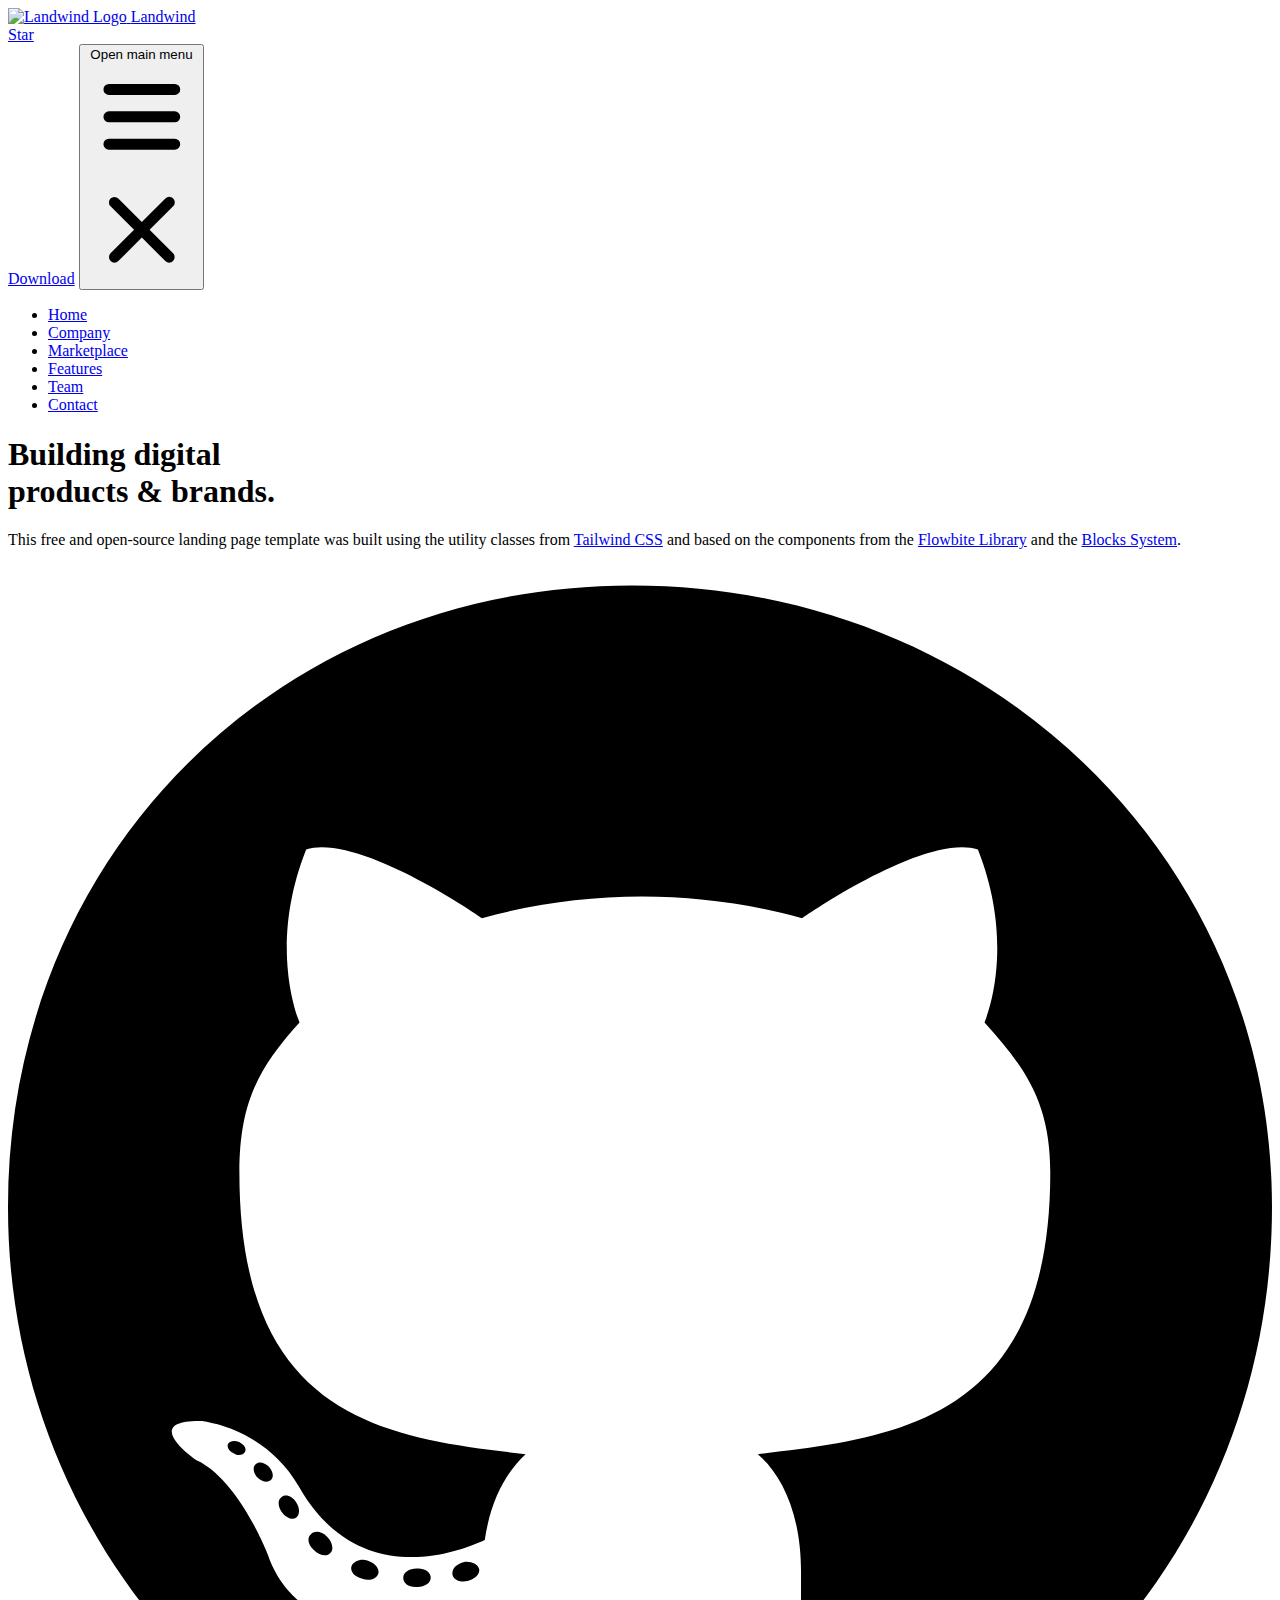
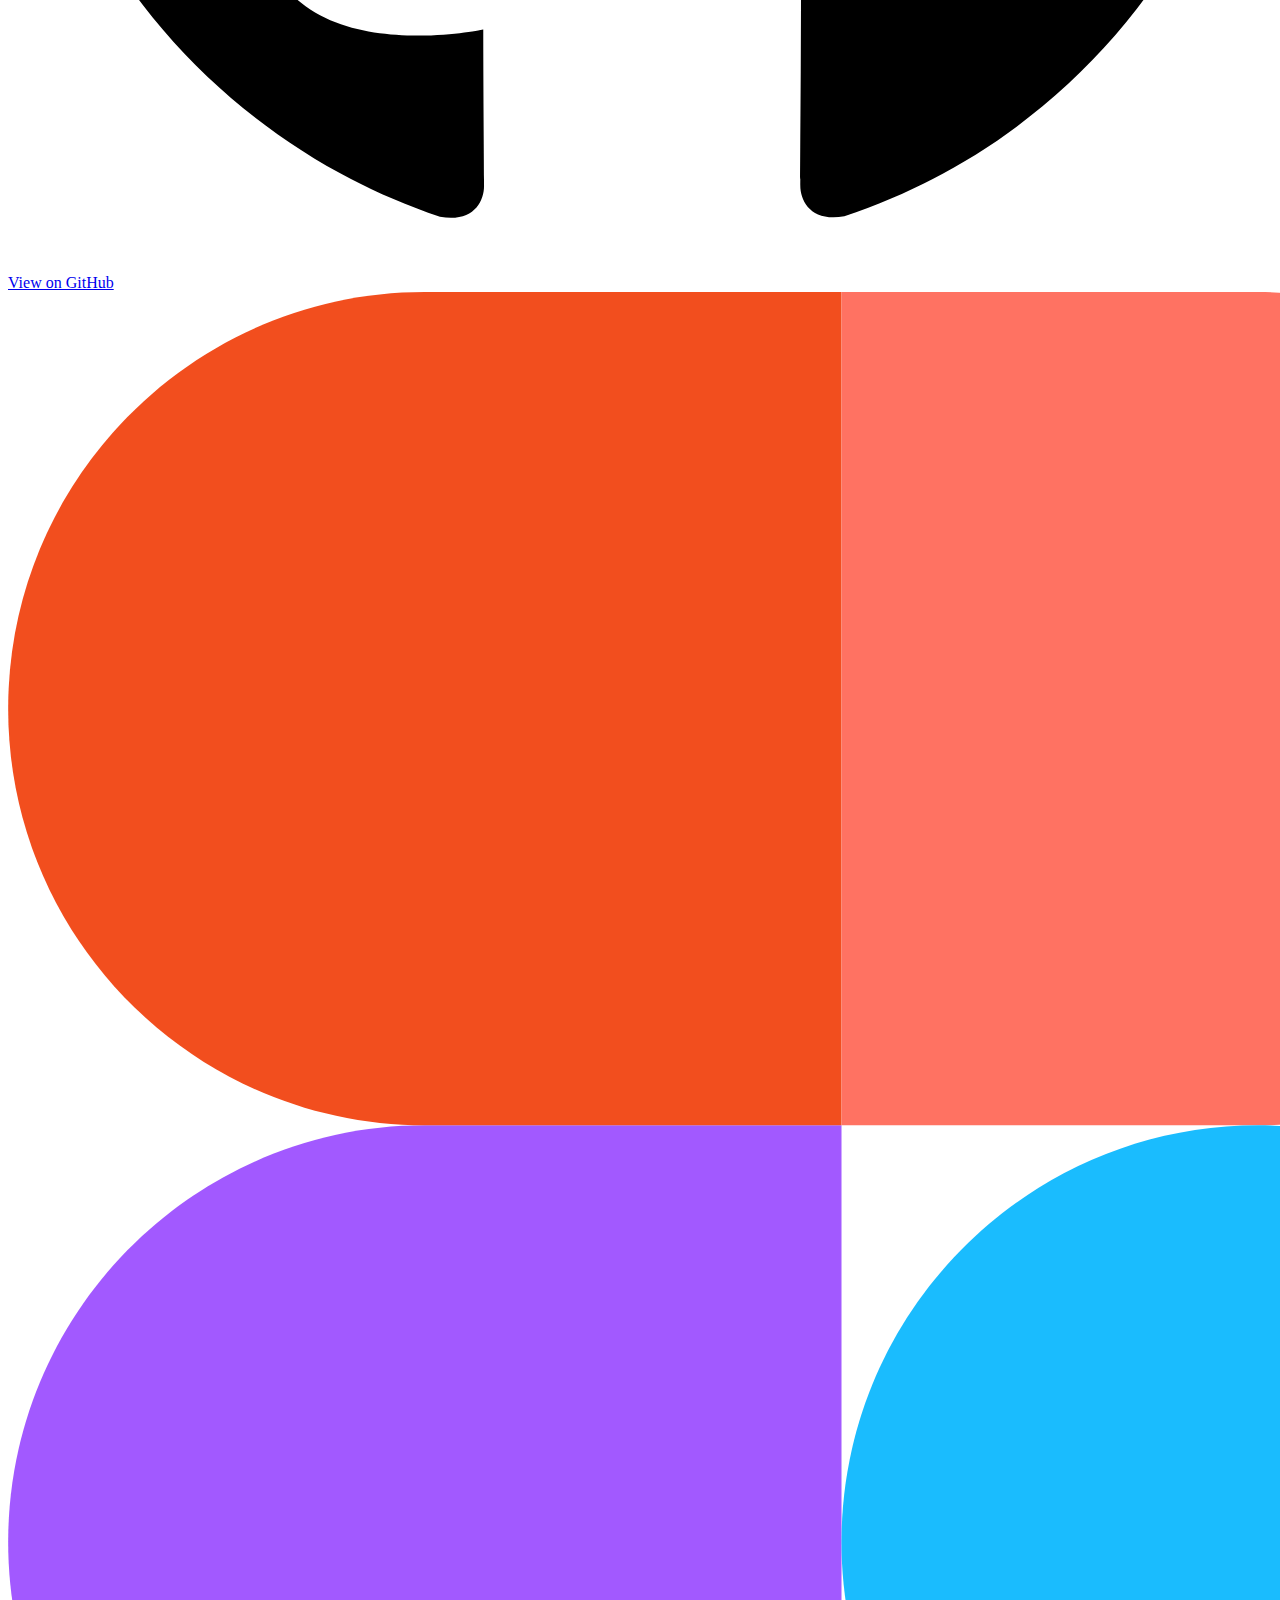
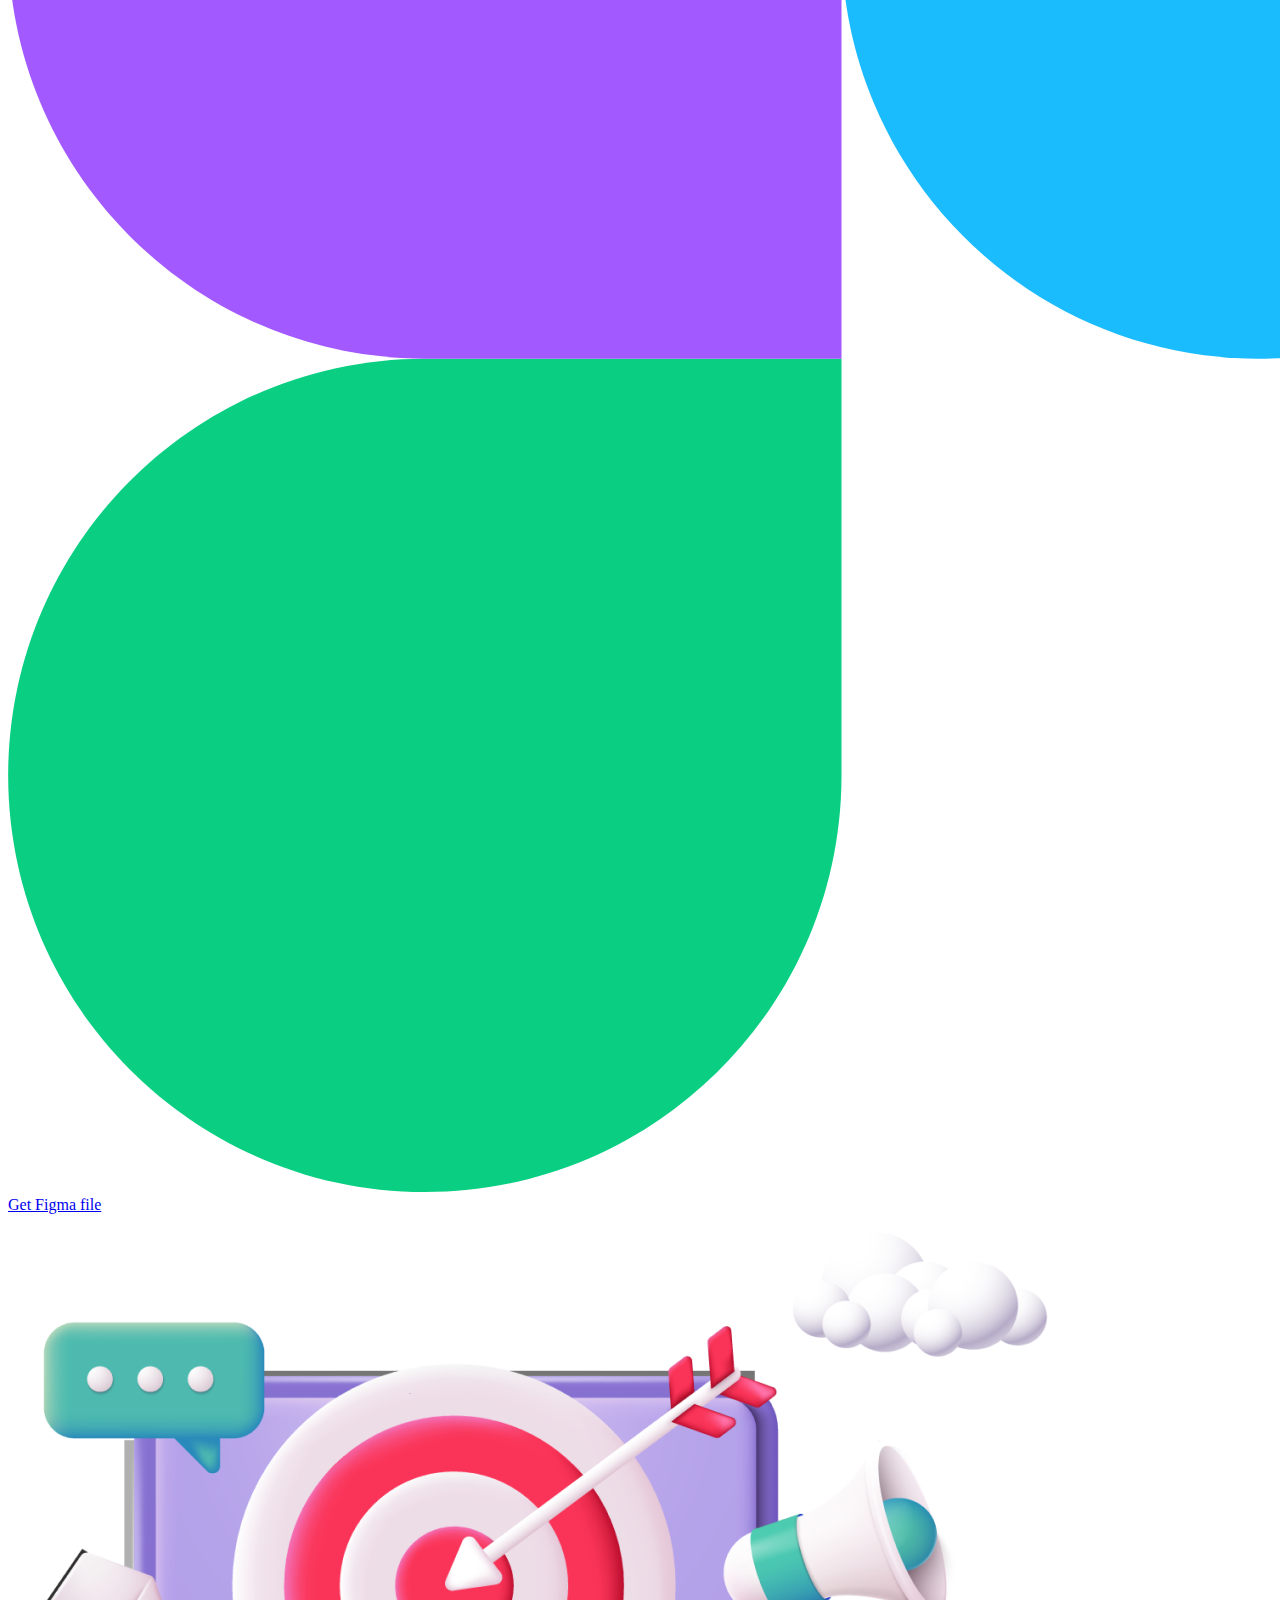
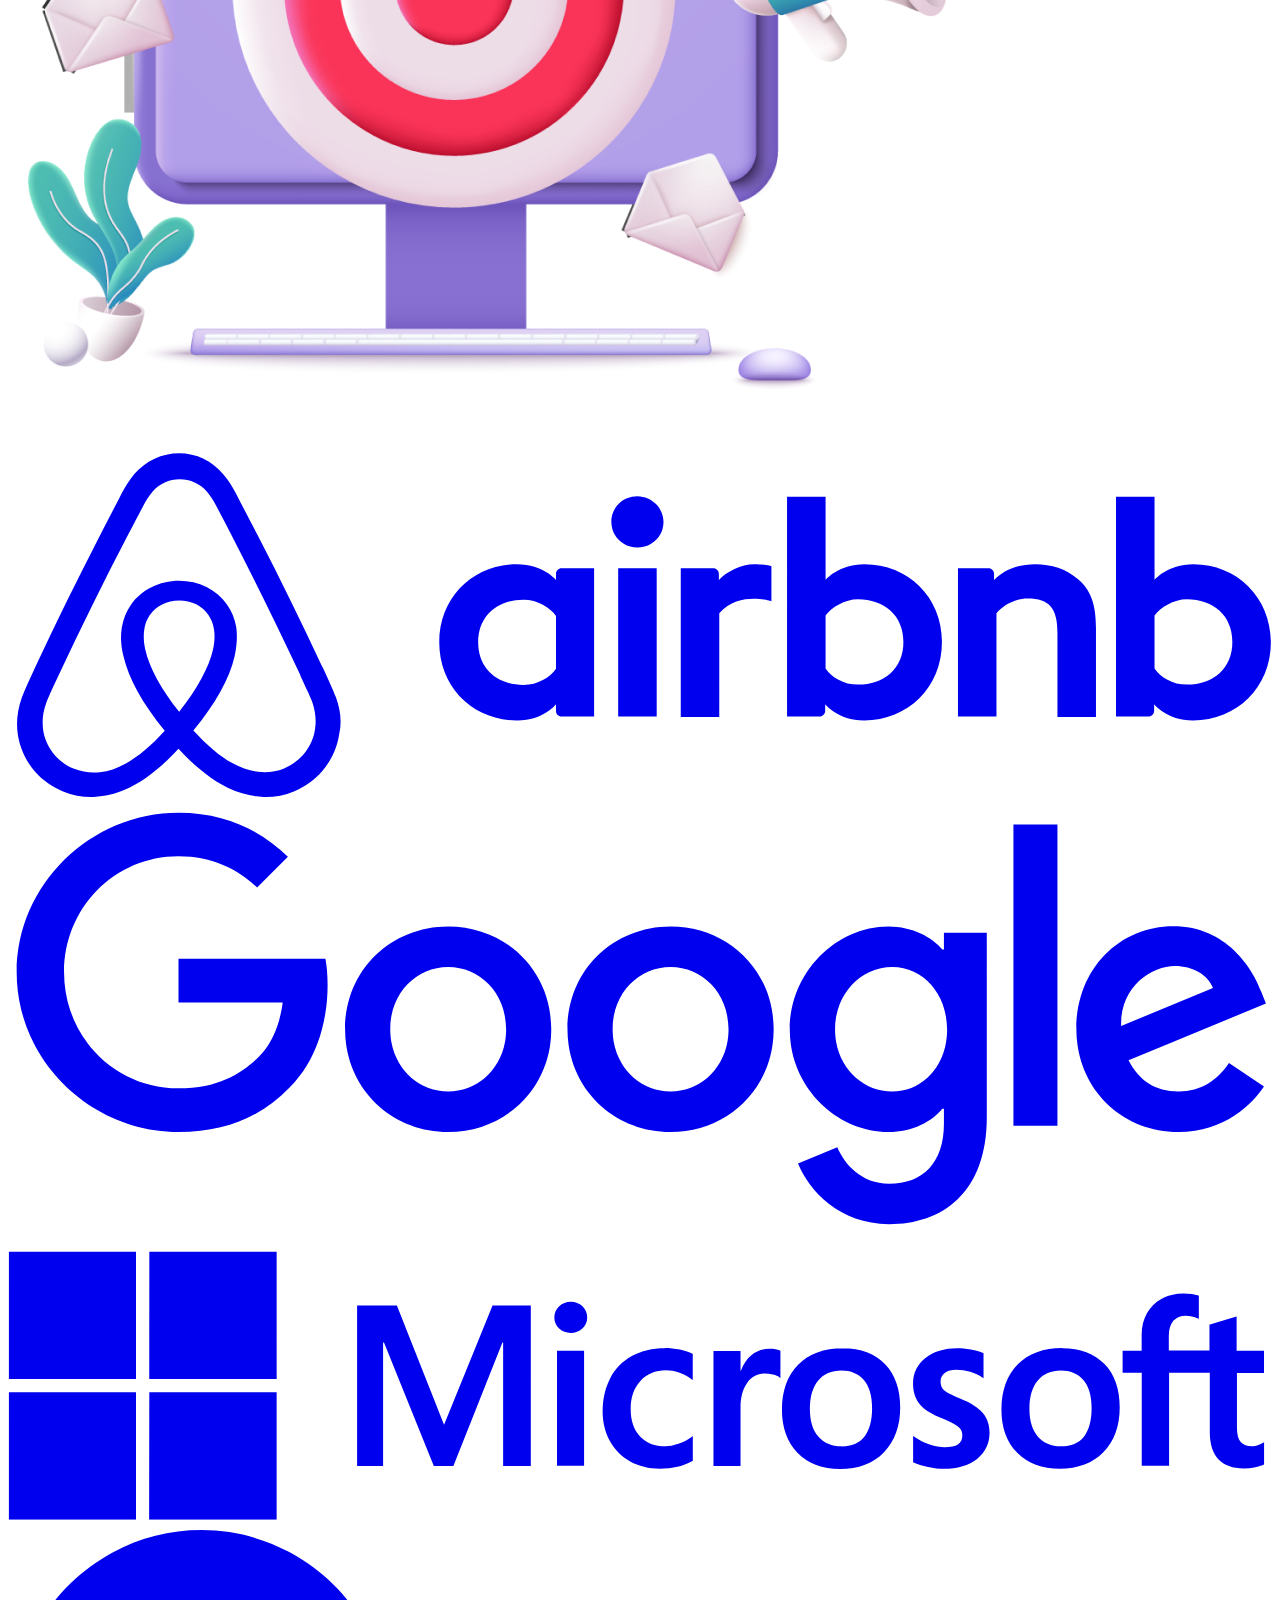
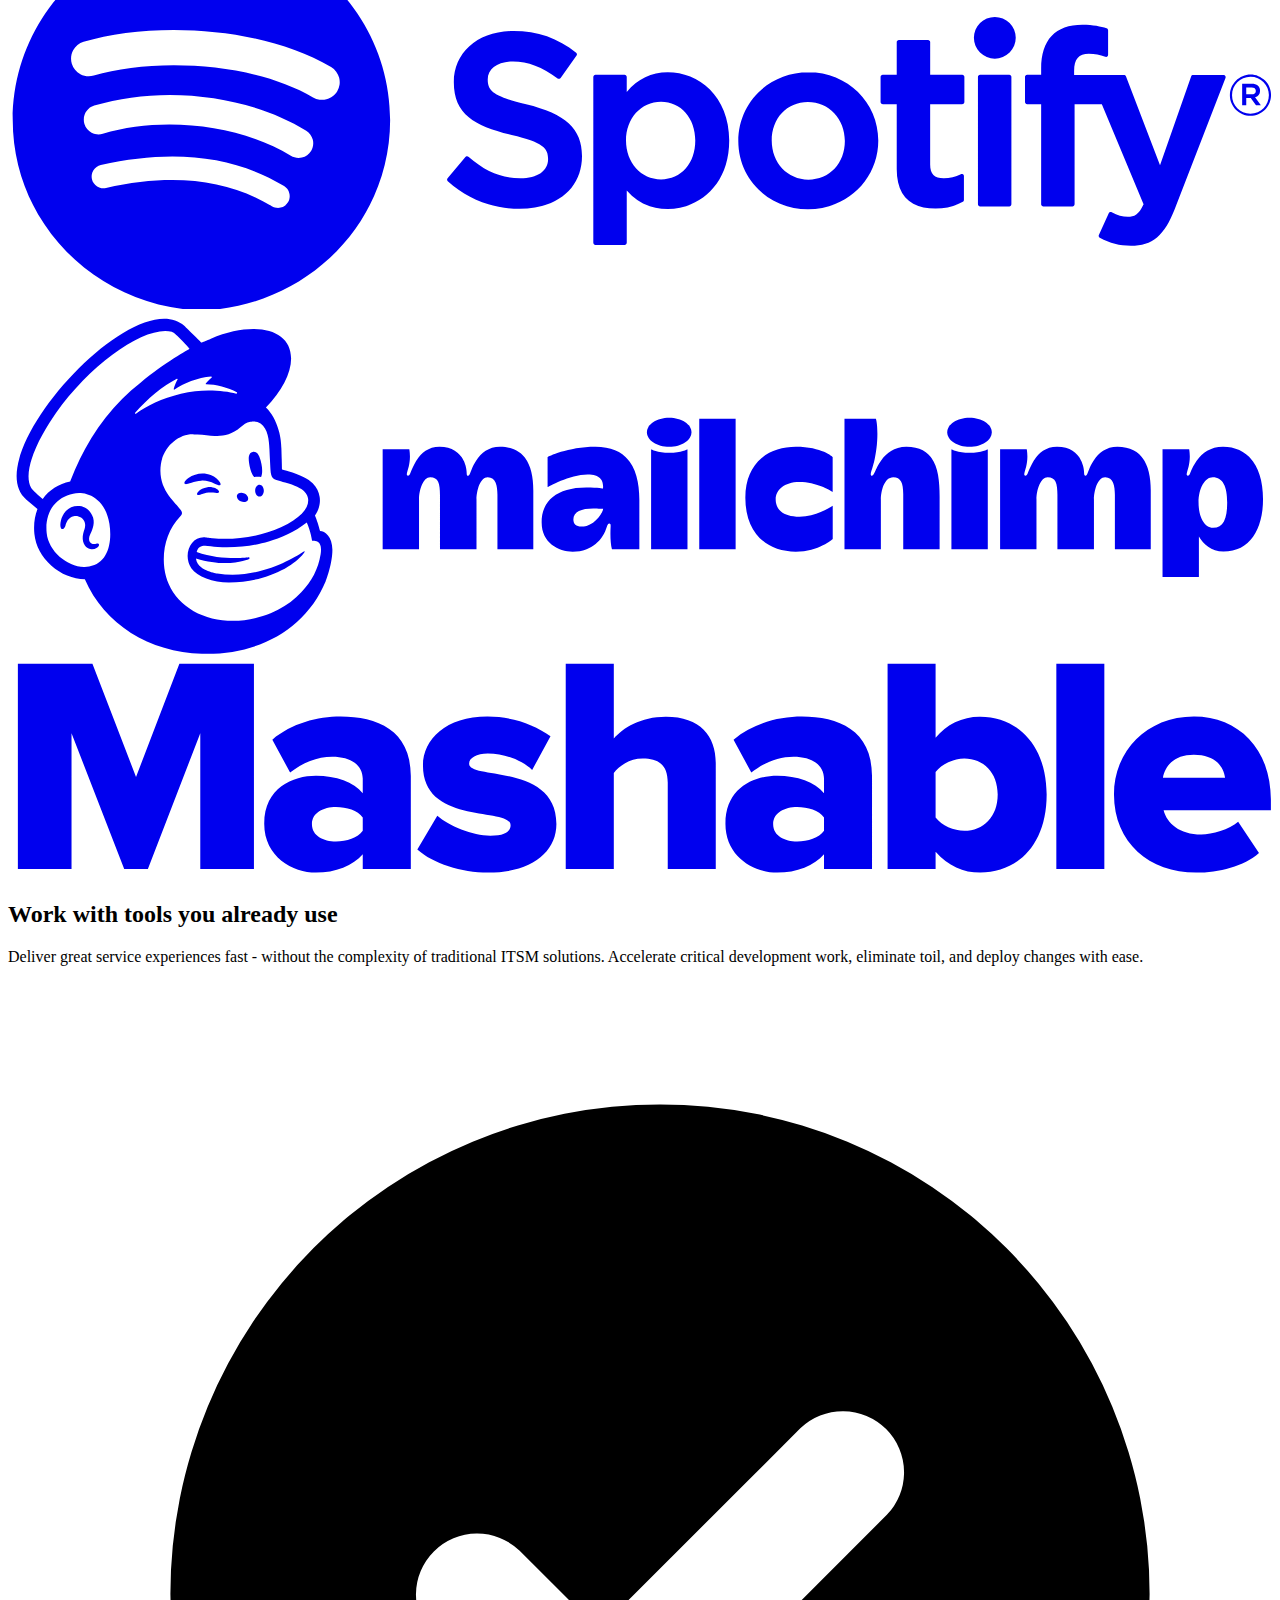
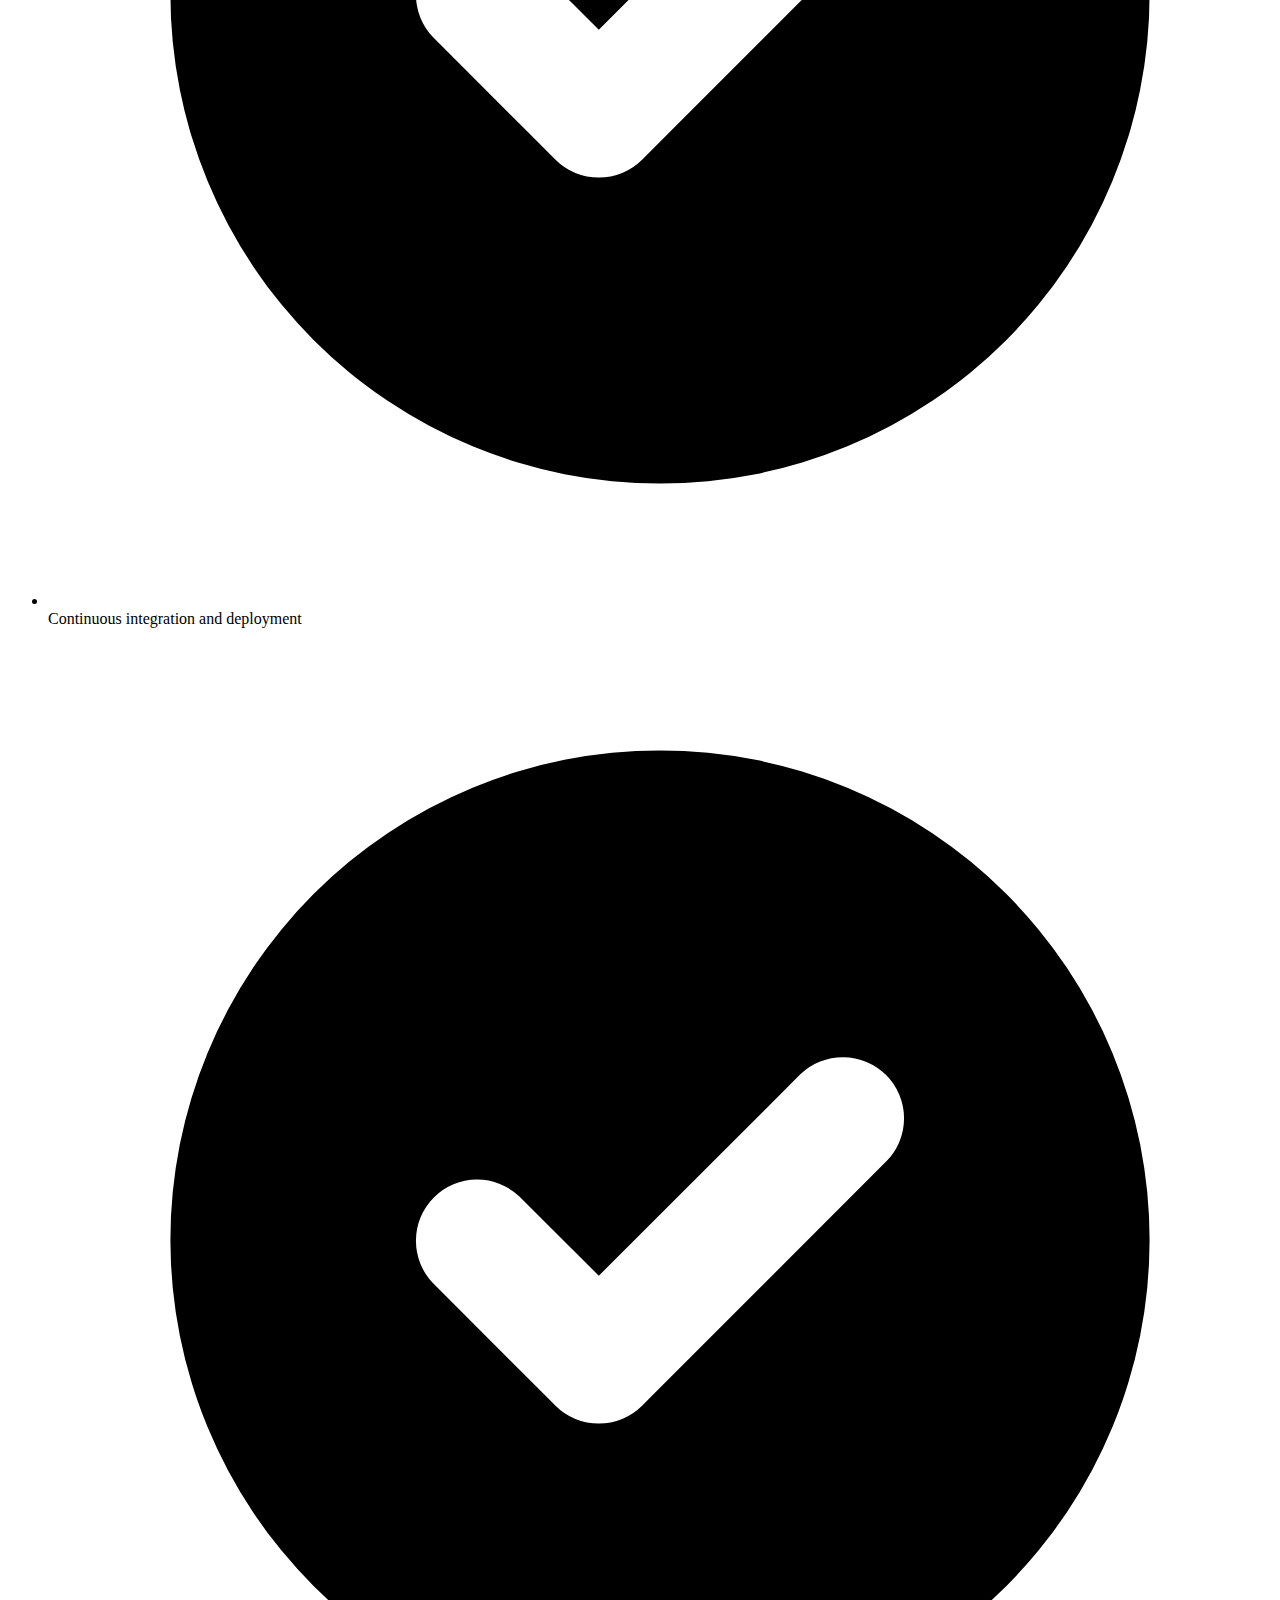
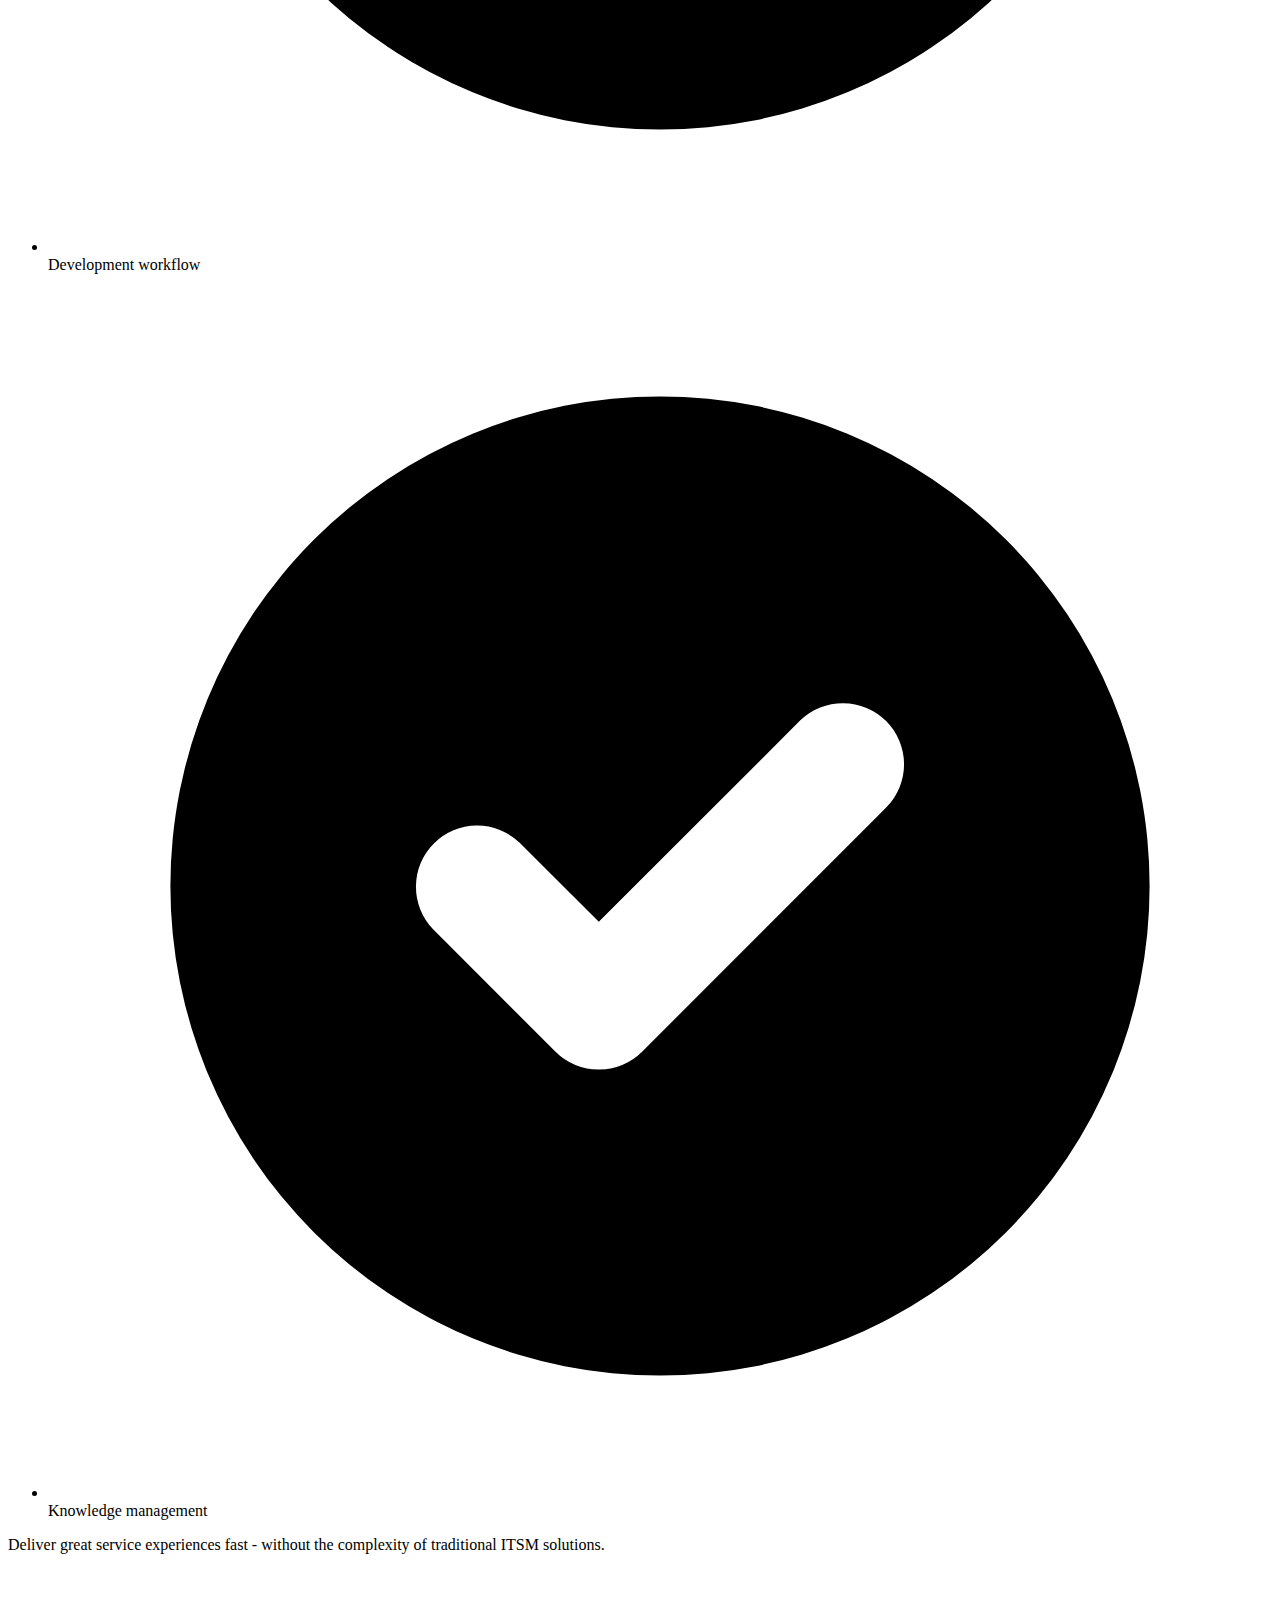
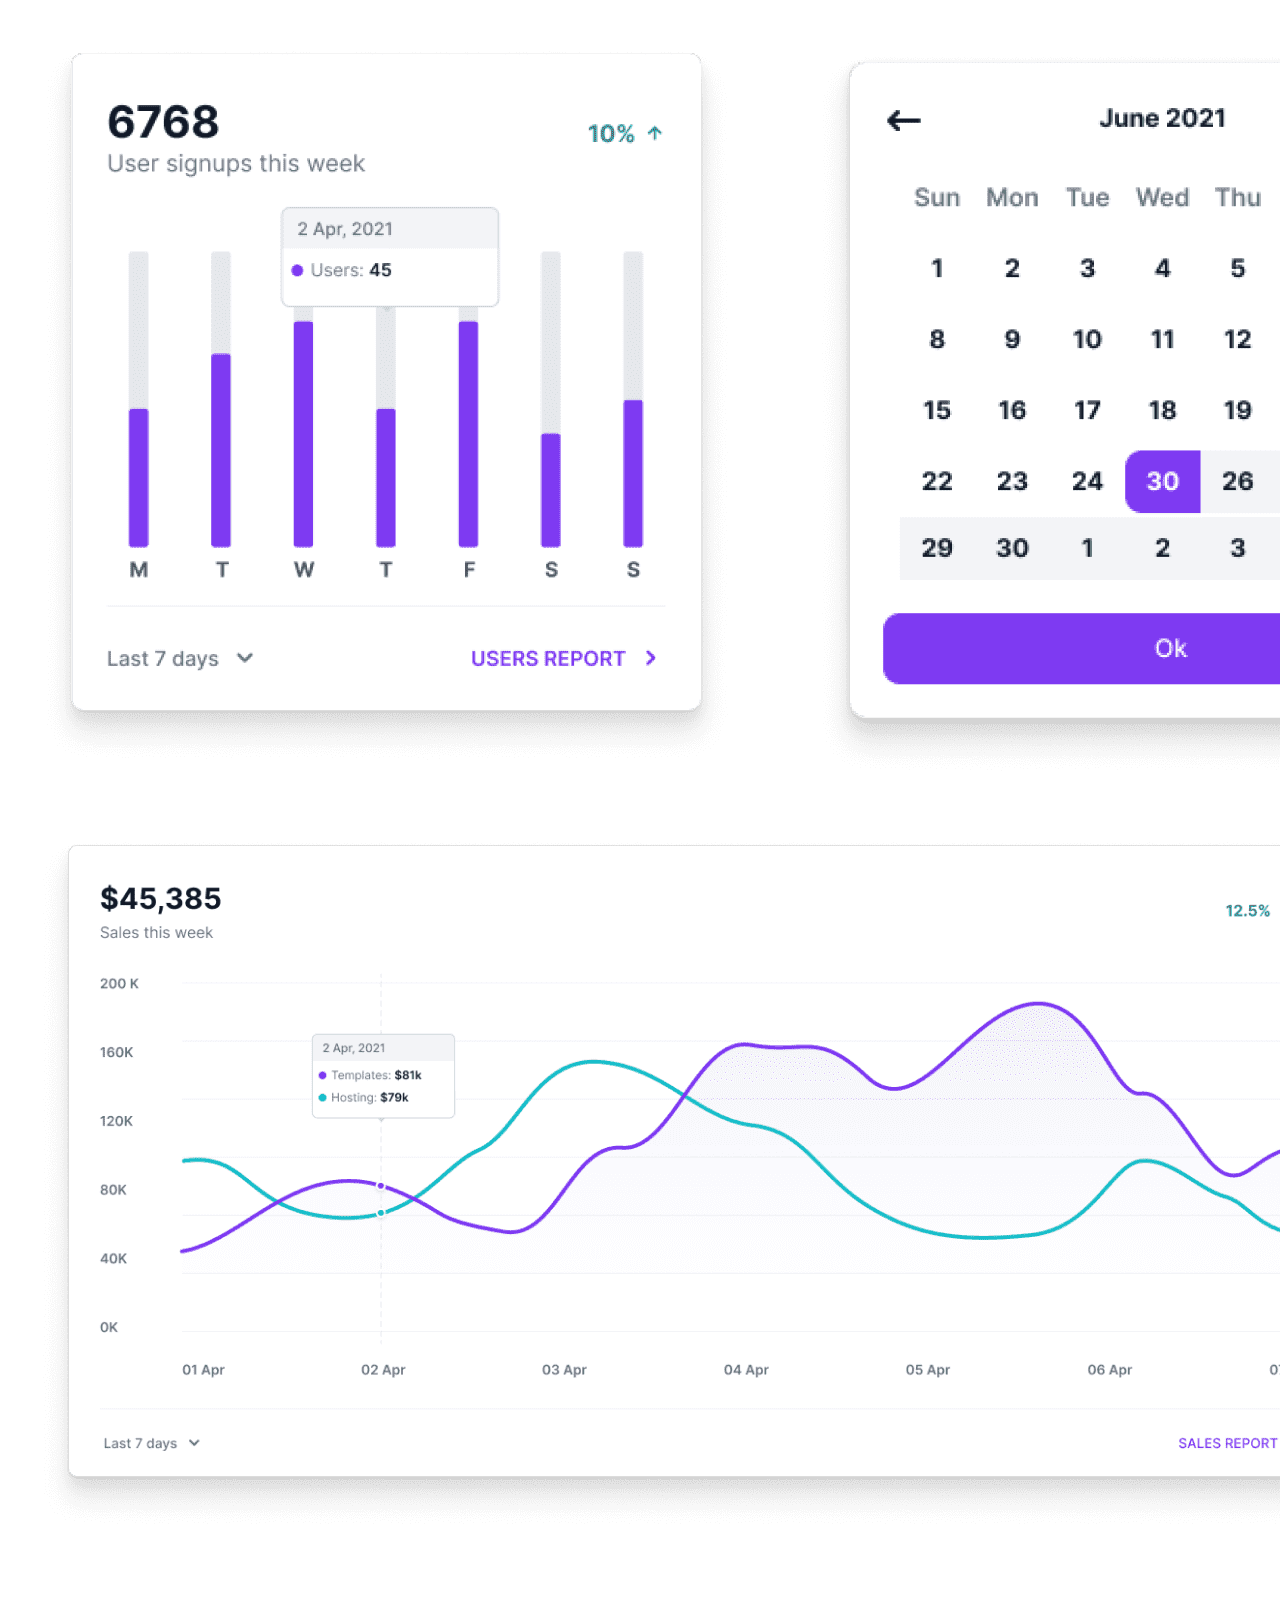
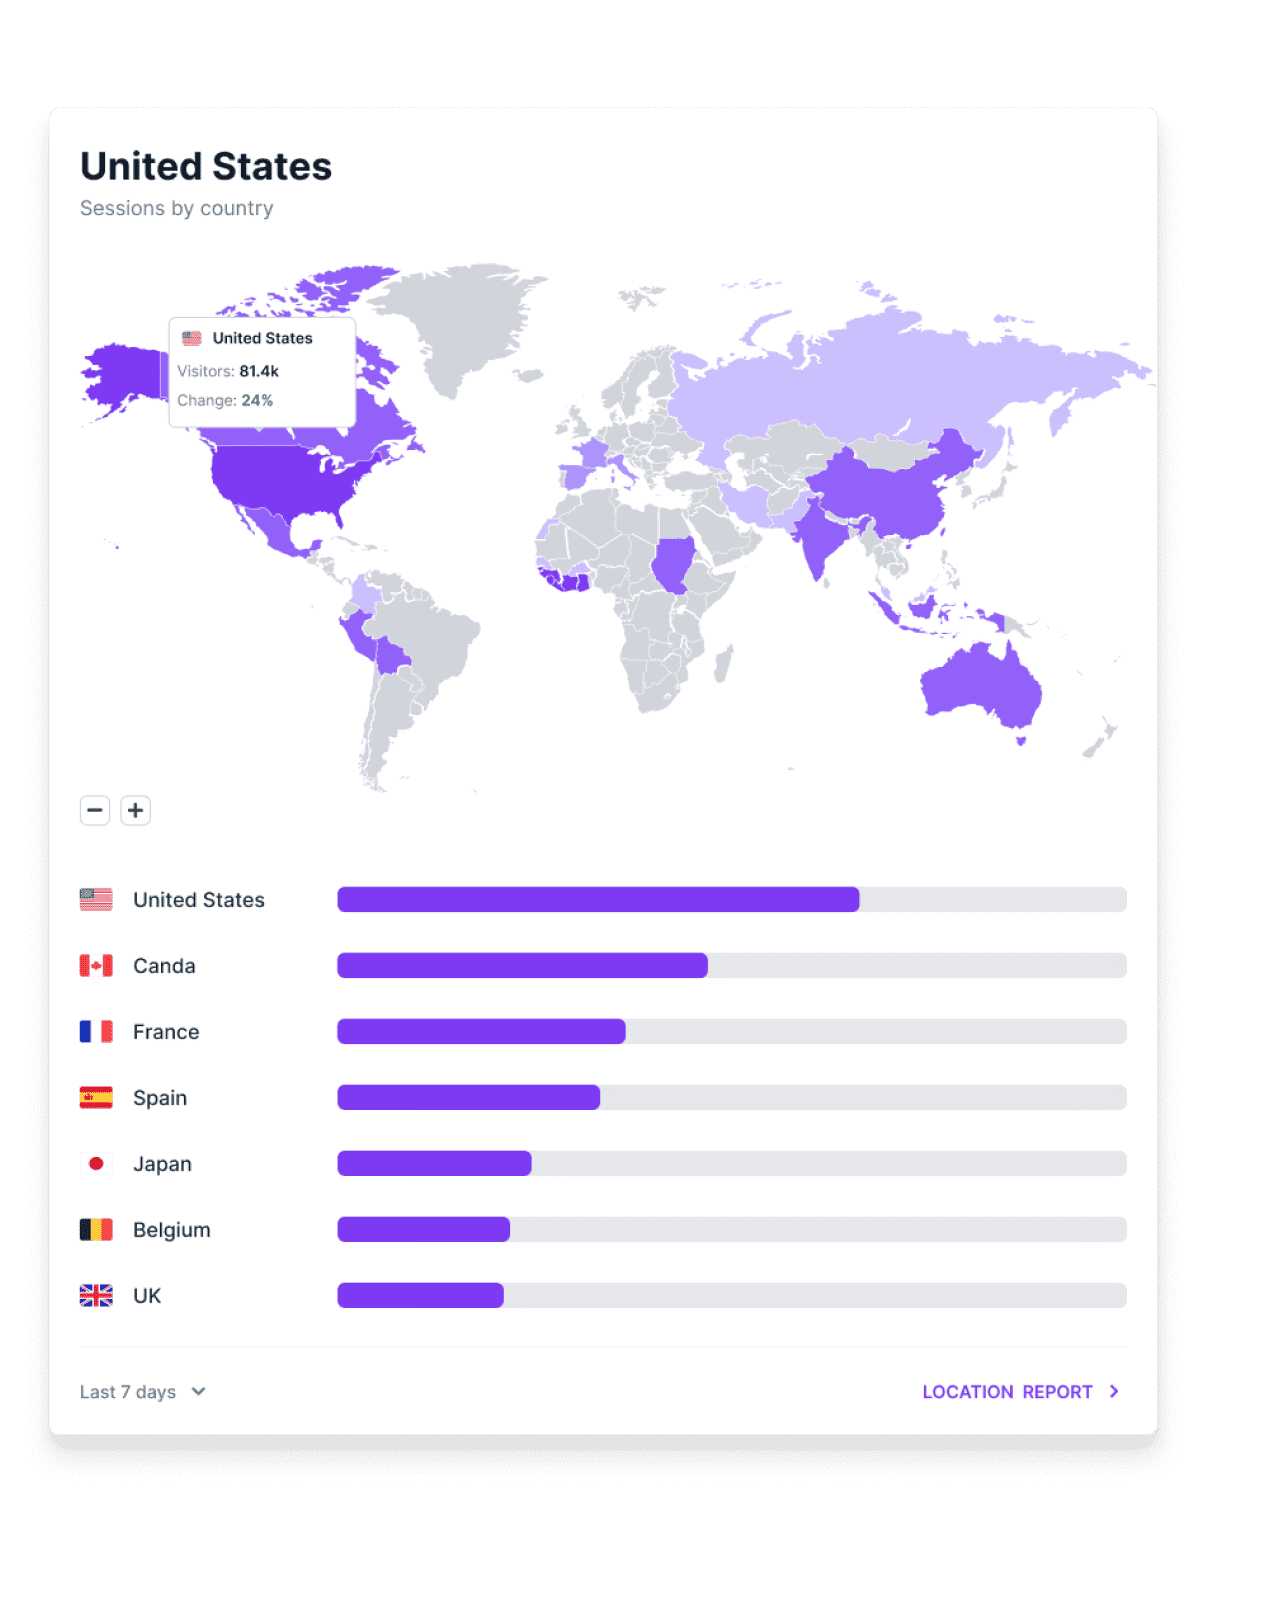
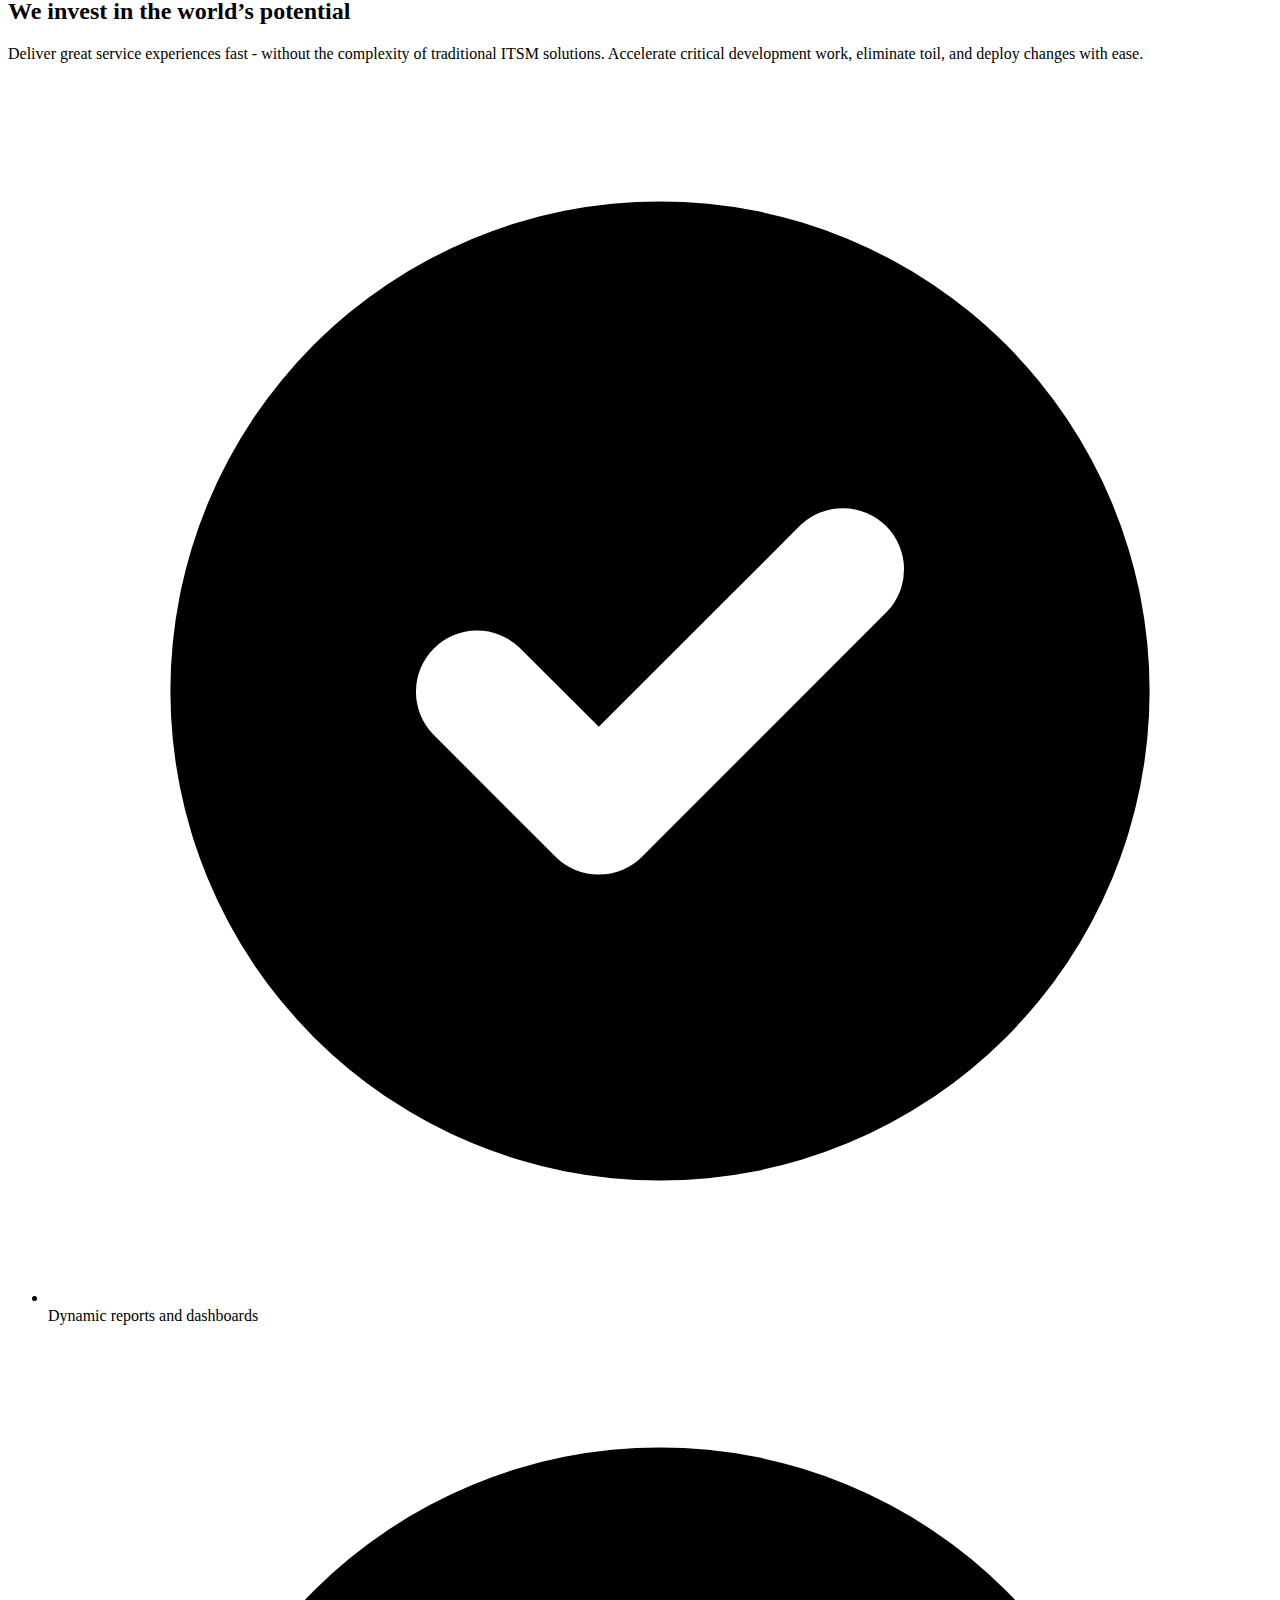
==== commit c05028ab: "modified the code" ====
--- a/Internship-2024-exercise-1_landwind-.html
+++ b/Internship-2024-exercise-1_landwind-.html
@@ -27,8 +27,8 @@
     <meta name="twitter:creator" content="@themesberg" />
 
     <!-- Favicon -->
-    <link rel="apple-touch-icon" sizes="180x180" href="/apple-touch-icon.png">
-    <link rel="icon" type="image/png" sizes="32x32" href="/favicon-32x32.png">
+    <link rel="apple-touch-icon" sizes="180*180" href="/apple-touch-icon.png">
+    <link rel="icon" type="image/png" sizes="32*32" href="/favicon-32*32.png">
     <link rel="icon" type="image/png" sizes="16x16" href="/favicon-16x16.png">
     <link rel="manifest" href="/site.webmanifest">
     <meta name="msapplication-TileColor" content="#da532c">
@@ -106,7 +106,7 @@
     <!-- Start block -->
     <section class="bg-white dark:bg-gray-900">
         <div class="max-w-screen-xl px-4 pb-8 mx-auto lg:pb-16">
-            <div class="grid grid-cols-2 gap-8 text-gray-500 sm:gap-12 sm:grid-cols-3 lg:grid-cols-6 dark:text-gray-400">
+            <div class="grid grid-cols-2 gap-2 text-gray-500 sm:gap-12 sm:grid-cols-3 lg:grid-cols-6 dark:text-gray-400">
                 <a href="#" class="flex items-center lg:justify-center">
                     <svg class="h-9 hover:text-gray-900 dark:hover:text-white" viewBox="0 0 125 35" fill="currentColor" xmlns="http://www.w3.org/2000/svg">
                         <path fill-rule="evenodd" clip-rule="evenodd" d="M64.828 7.11521C64.828 8.52061 63.6775 9.65275 62.2492 9.65275C60.8209 9.65275 59.6704 8.52061 59.6704 7.11521C59.6704 5.70981 60.7813 4.57766 62.2492 4.57766C63.7171 4.6167 64.828 5.74883 64.828 7.11521ZM54.1953 12.2293C54.1953 12.4636 54.1953 12.854 54.1953 12.854C54.1953 12.854 52.9655 11.2923 50.3469 11.2923C46.0225 11.2923 42.6502 14.5327 42.6502 19.0221C42.6502 23.4726 45.9829 26.7518 50.3469 26.7518C53.0051 26.7518 54.1953 25.1513 54.1953 25.1513V25.815C54.1953 26.1272 54.4334 26.3615 54.7508 26.3615H57.9644V11.6828C57.9644 11.6828 55.0285 11.6828 54.7508 11.6828C54.4334 11.6828 54.1953 11.956 54.1953 12.2293ZM54.1953 21.6378C53.6002 22.4966 52.41 23.2383 50.9818 23.2383C48.4426 23.2383 46.4985 21.6768 46.4985 19.0221C46.4985 16.3675 48.4426 14.806 50.9818 14.806C52.3703 14.806 53.6399 15.5867 54.1953 16.4065V21.6378ZM60.3448 11.6828H64.1535V26.3615H60.3448V11.6828ZM117.237 11.2923C114.619 11.2923 113.389 12.854 113.389 12.854V4.6167H109.58V26.3615C109.58 26.3615 112.516 26.3615 112.794 26.3615C113.111 26.3615 113.349 26.0882 113.349 25.815V25.1513C113.349 25.1513 114.579 26.7518 117.198 26.7518C121.522 26.7518 124.895 23.4726 124.895 19.0221C124.895 14.5717 121.522 11.2923 117.237 11.2923ZM116.603 23.1993C115.135 23.1993 113.984 22.4575 113.389 21.5986V16.3675C113.984 15.5867 115.254 14.7668 116.603 14.7668C119.142 14.7668 121.086 16.3284 121.086 18.9831C121.086 21.6378 119.142 23.1993 116.603 23.1993ZM107.597 17.6557V26.4005H103.788V18.0852C103.788 15.6648 102.994 14.6888 100.852 14.6888C99.7015 14.6888 98.5113 15.2744 97.7574 16.1332V26.3615H93.9488V11.6828H96.964C97.2814 11.6828 97.5195 11.956 97.5195 12.2293V12.854C98.6302 11.7218 100.098 11.2923 101.566 11.2923C103.233 11.2923 104.621 11.7609 105.732 12.6977C107.081 13.7908 107.597 15.1962 107.597 17.6557ZM84.7048 11.2923C82.0862 11.2923 80.8564 12.854 80.8564 12.854V4.6167H77.0476V26.3615C77.0476 26.3615 79.9834 26.3615 80.2611 26.3615C80.5787 26.3615 80.8166 26.0882 80.8166 25.815V25.1513C80.8166 25.1513 82.0465 26.7518 84.665 26.7518C88.9895 26.7518 92.3617 23.4726 92.3617 19.0221C92.4015 14.5717 89.0292 11.2923 84.7048 11.2923ZM84.0699 23.1993C82.602 23.1993 81.4515 22.4575 80.8564 21.5986V16.3675C81.4515 15.5867 82.721 14.7668 84.0699 14.7668C86.6091 14.7668 88.5531 16.3284 88.5531 18.9831C88.5531 21.6378 86.6091 23.1993 84.0699 23.1993ZM73.7547 11.2923C74.9052 11.2923 75.5003 11.4876 75.5003 11.4876V14.9621C75.5003 14.9621 72.3264 13.908 70.3427 16.1332V26.4005H66.534V11.6828C66.534 11.6828 69.4699 11.6828 69.7476 11.6828C70.065 11.6828 70.3029 11.956 70.3029 12.2293V12.854C71.0171 12.0342 72.5644 11.2923 73.7547 11.2923ZM32.4423 24.4806C32.2699 24.0722 32.0976 23.6297 31.9252 23.2554C31.6493 22.6427 31.3736 22.0641 31.1322 21.5197L31.0978 21.4855C28.719 16.3804 26.1678 11.2073 23.4787 6.10219L23.3752 5.89799C23.0995 5.38748 22.8237 4.84294 22.5479 4.29839C22.2031 3.68577 21.8584 3.03913 21.3068 2.42652C20.2036 1.06516 18.6177 0.316406 16.9284 0.316406C15.2046 0.316406 13.6533 1.06516 12.5156 2.35845C11.9985 2.97107 11.6192 3.61771 11.2745 4.23032C10.9987 4.77486 10.7229 5.31941 10.4471 5.82992L10.3436 6.03413C7.68904 11.1392 5.10339 16.3124 2.7246 21.4175L2.69012 21.4855C2.44879 22.0301 2.17299 22.6087 1.89719 23.2214C1.72481 23.5957 1.55244 24.0041 1.38006 24.4466C0.93188 25.7058 0.793978 26.897 0.966355 28.1222C1.34558 30.6748 3.06935 32.8189 5.44815 33.7719C6.3445 34.1463 7.27534 34.3164 8.24065 34.3164C8.51645 34.3164 8.8612 34.2824 9.137 34.2483C10.2747 34.1122 11.4468 33.7378 12.5845 33.0912C13.9981 32.3083 15.3425 31.1852 16.8595 29.5517C18.3764 31.1852 19.7554 32.3083 21.1344 33.0912C22.2721 33.7378 23.4443 34.1122 24.5819 34.2483C24.8577 34.2824 25.2025 34.3164 25.4782 34.3164C26.4436 34.3164 27.4089 34.1463 28.2708 33.7719C30.6841 32.8189 32.3733 30.6408 32.7526 28.1222C33.0283 26.931 32.8904 25.7398 32.4423 24.4806ZM16.9259 25.893C15.1377 23.6468 13.9786 21.5327 13.5812 19.7488C13.4156 18.9891 13.3825 18.3284 13.4818 17.7338C13.5481 17.2053 13.7467 16.7429 14.0118 16.3465C14.6409 15.4546 15.7007 14.893 16.9259 14.893C18.1512 14.893 19.2441 15.4216 19.8402 16.3465C20.1051 16.7429 20.3037 17.2053 20.37 17.7338C20.4694 18.3284 20.4363 19.0221 20.2707 19.7488C19.8733 21.4995 18.7142 23.6136 16.9259 25.893ZM30.3665 27.6033C30.1305 29.3326 28.9509 30.8293 27.2993 31.4945C26.4903 31.8269 25.6139 31.9267 24.7376 31.8269C23.895 31.7273 23.0523 31.4611 22.176 30.9623C20.9624 30.2971 19.749 29.2662 18.3334 27.7363C20.558 25.0424 21.9062 22.5813 22.4118 20.3864C22.6477 19.3554 22.6815 18.4242 22.5804 17.5595C22.4456 16.7281 22.1422 15.9632 21.6703 15.298C20.6255 13.8014 18.8727 12.9367 16.9178 12.9367C14.9628 12.9367 13.21 13.8347 12.1652 15.298C11.6933 15.9632 11.39 16.7281 11.2551 17.5595C11.1203 18.4242 11.154 19.3887 11.4237 20.3864C11.9293 22.5813 13.3112 25.0757 15.5021 27.7695C14.1202 29.2994 12.873 30.3304 11.6596 30.9955C10.7832 31.4945 9.94059 31.7605 9.09795 31.8603C8.18787 31.9599 7.31152 31.8269 6.53628 31.5277C4.88468 30.8625 3.70497 29.366 3.46902 27.6365C3.36791 26.8051 3.43531 25.9737 3.77238 25.0424C3.8735 24.7098 4.04202 24.3774 4.21055 23.9782C4.4465 23.4461 4.71615 22.8807 4.9858 22.3153L5.0195 22.2489C7.34523 17.2935 9.83948 12.2383 12.4349 7.31623L12.536 7.11668C12.8056 6.61782 13.0753 6.0857 13.3449 5.58684C13.6146 5.05472 13.9179 4.55585 14.2886 4.12351C14.9965 3.32532 15.9403 2.89298 16.9852 2.89298C18.03 2.89298 18.9738 3.32532 19.6817 4.12351C20.0524 4.55585 20.3557 5.05472 20.6255 5.58684C20.8951 6.0857 21.1647 6.61782 21.4343 7.11668L21.5355 7.31623C24.0971 12.2716 26.5914 17.3267 28.9171 22.2821V22.3153C29.1867 22.8475 29.4227 23.4461 29.6924 23.9782C29.8609 24.3774 30.0294 24.7098 30.1305 25.0424C30.4003 25.9071 30.5013 26.7385 30.3665 27.6033Z" fill="currentColor"/>
